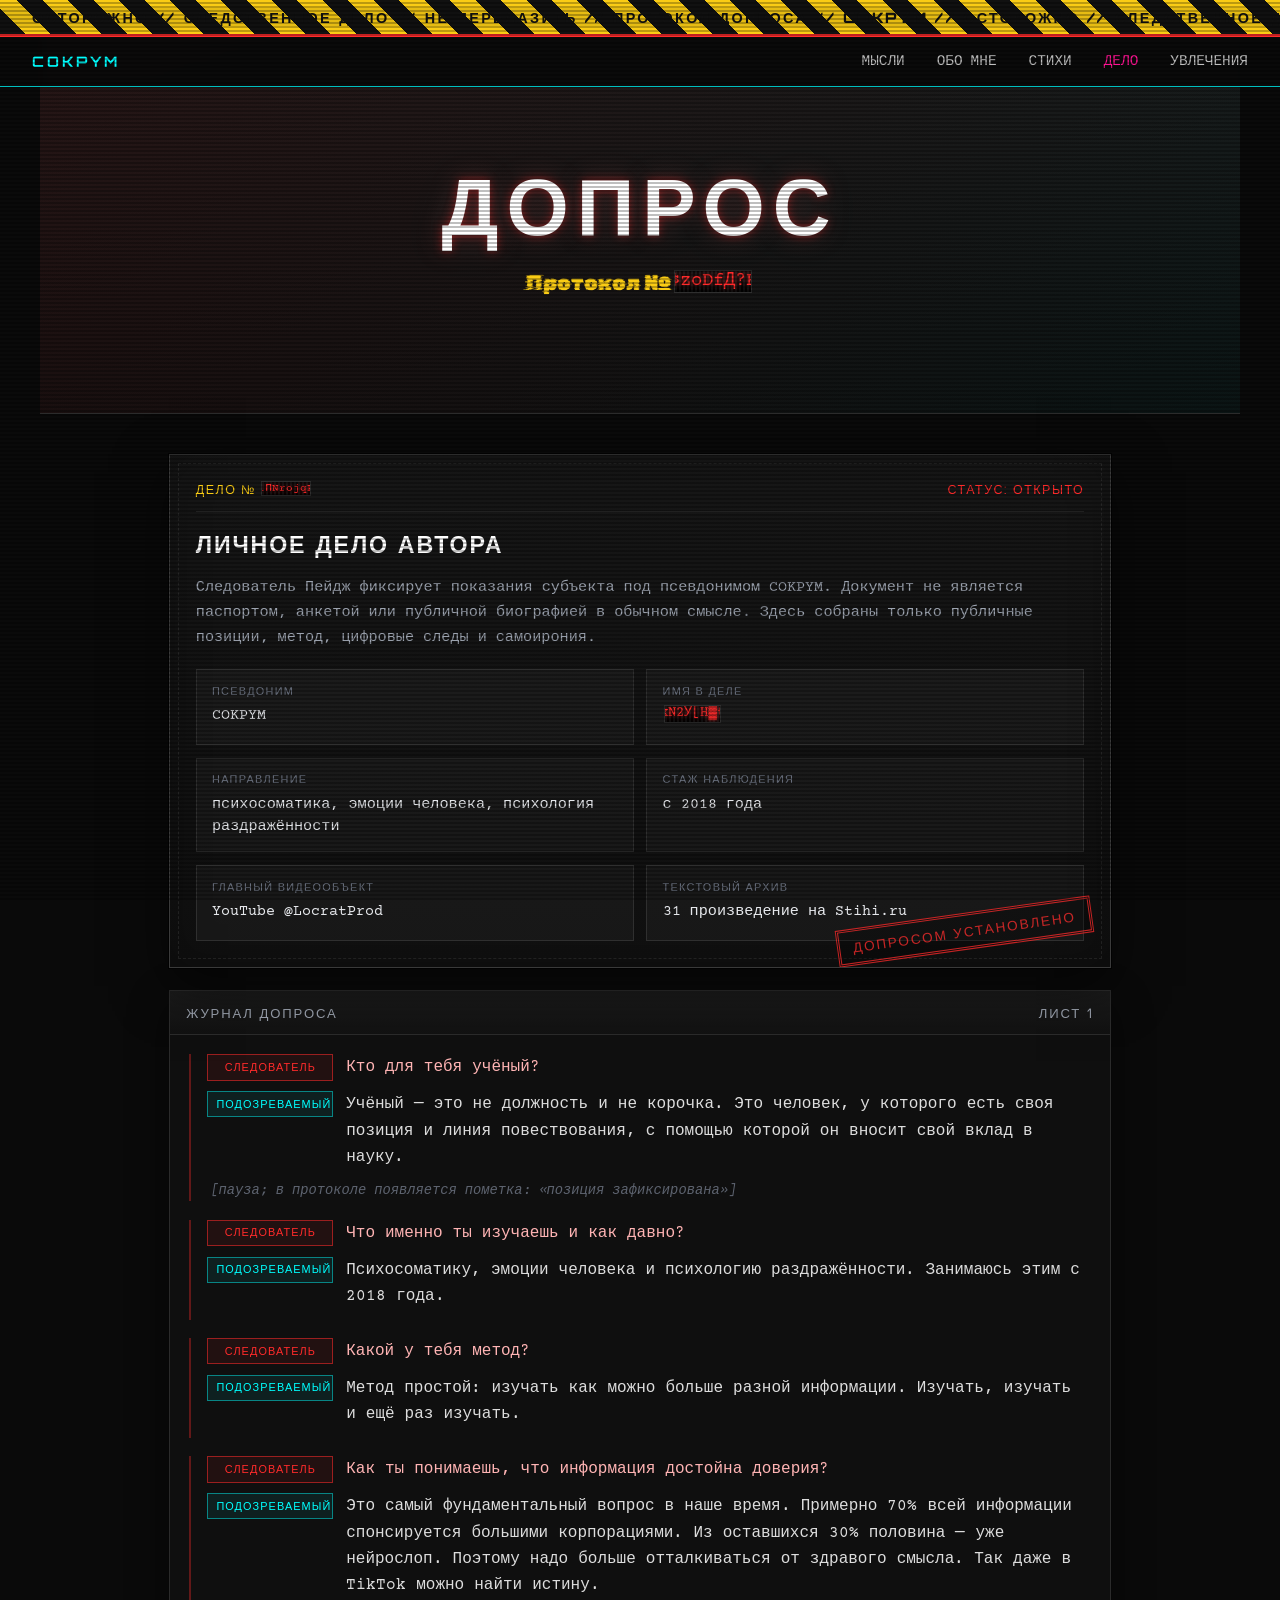
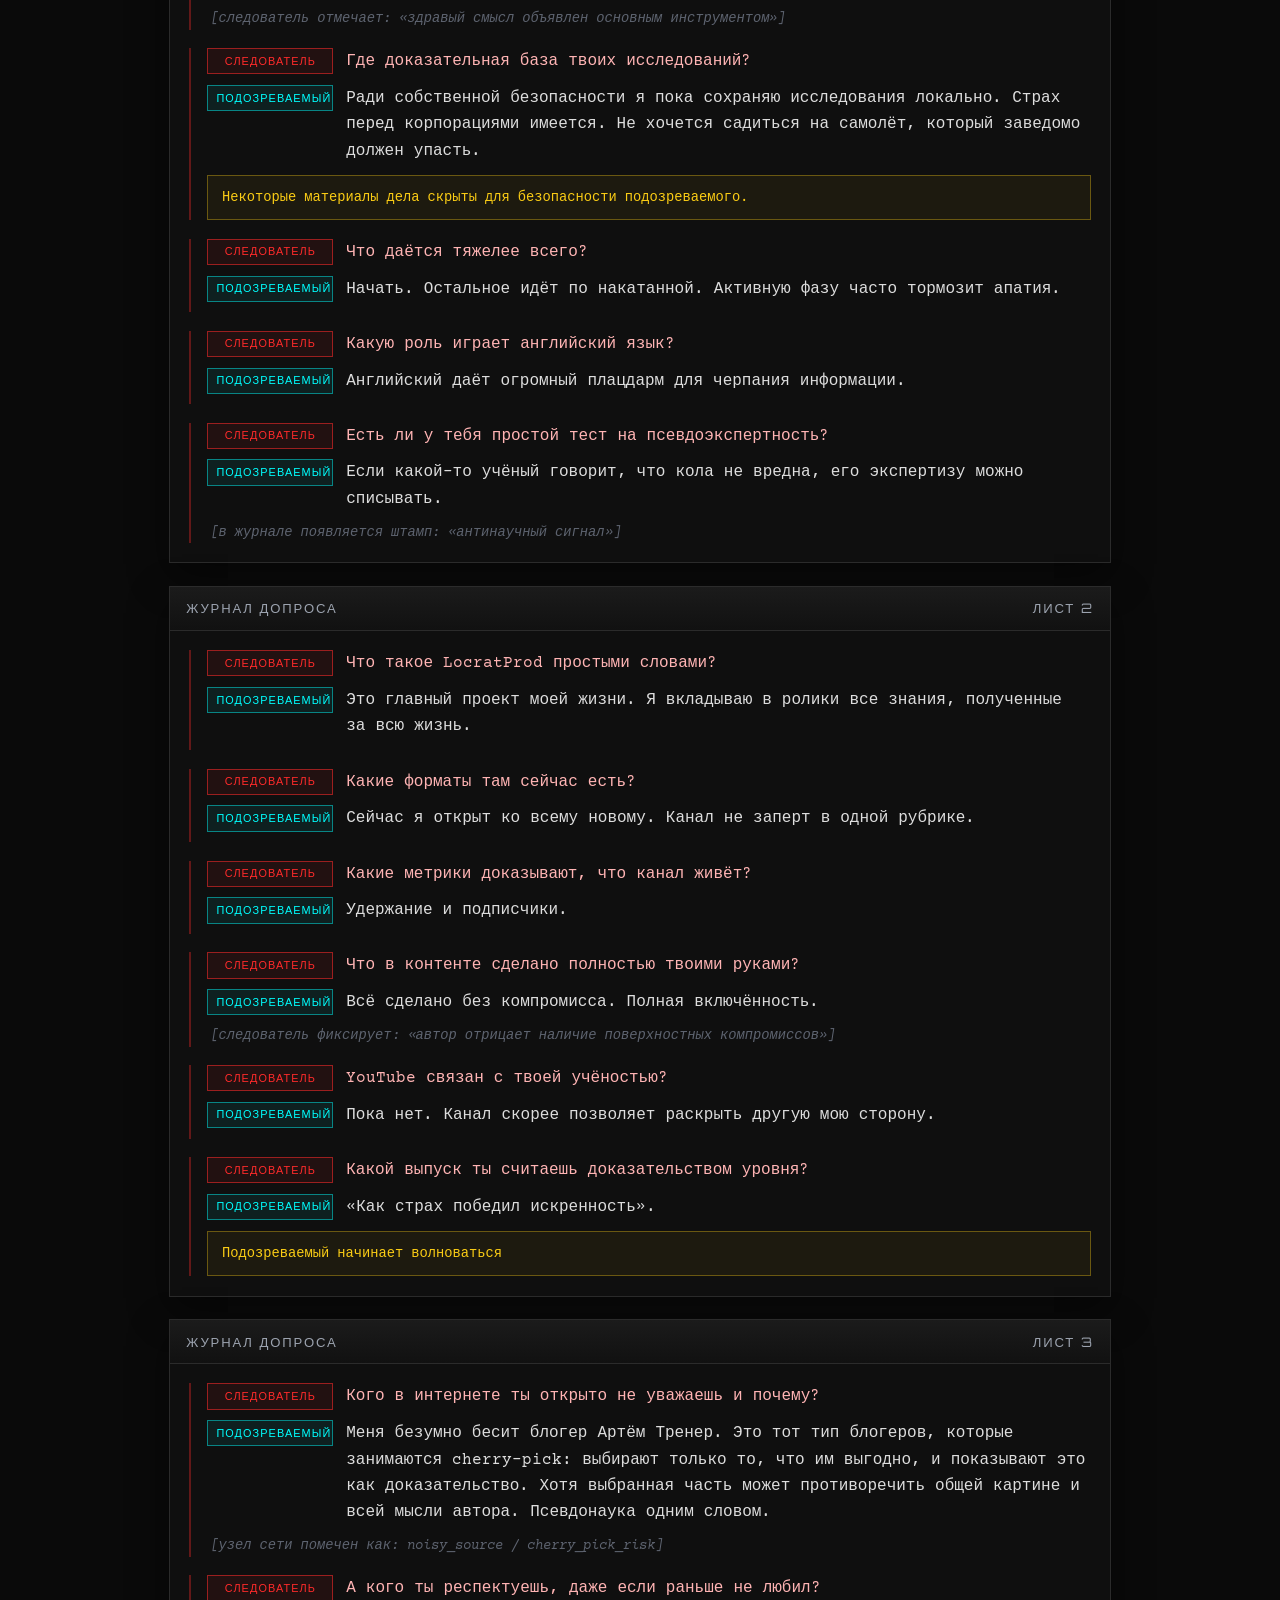
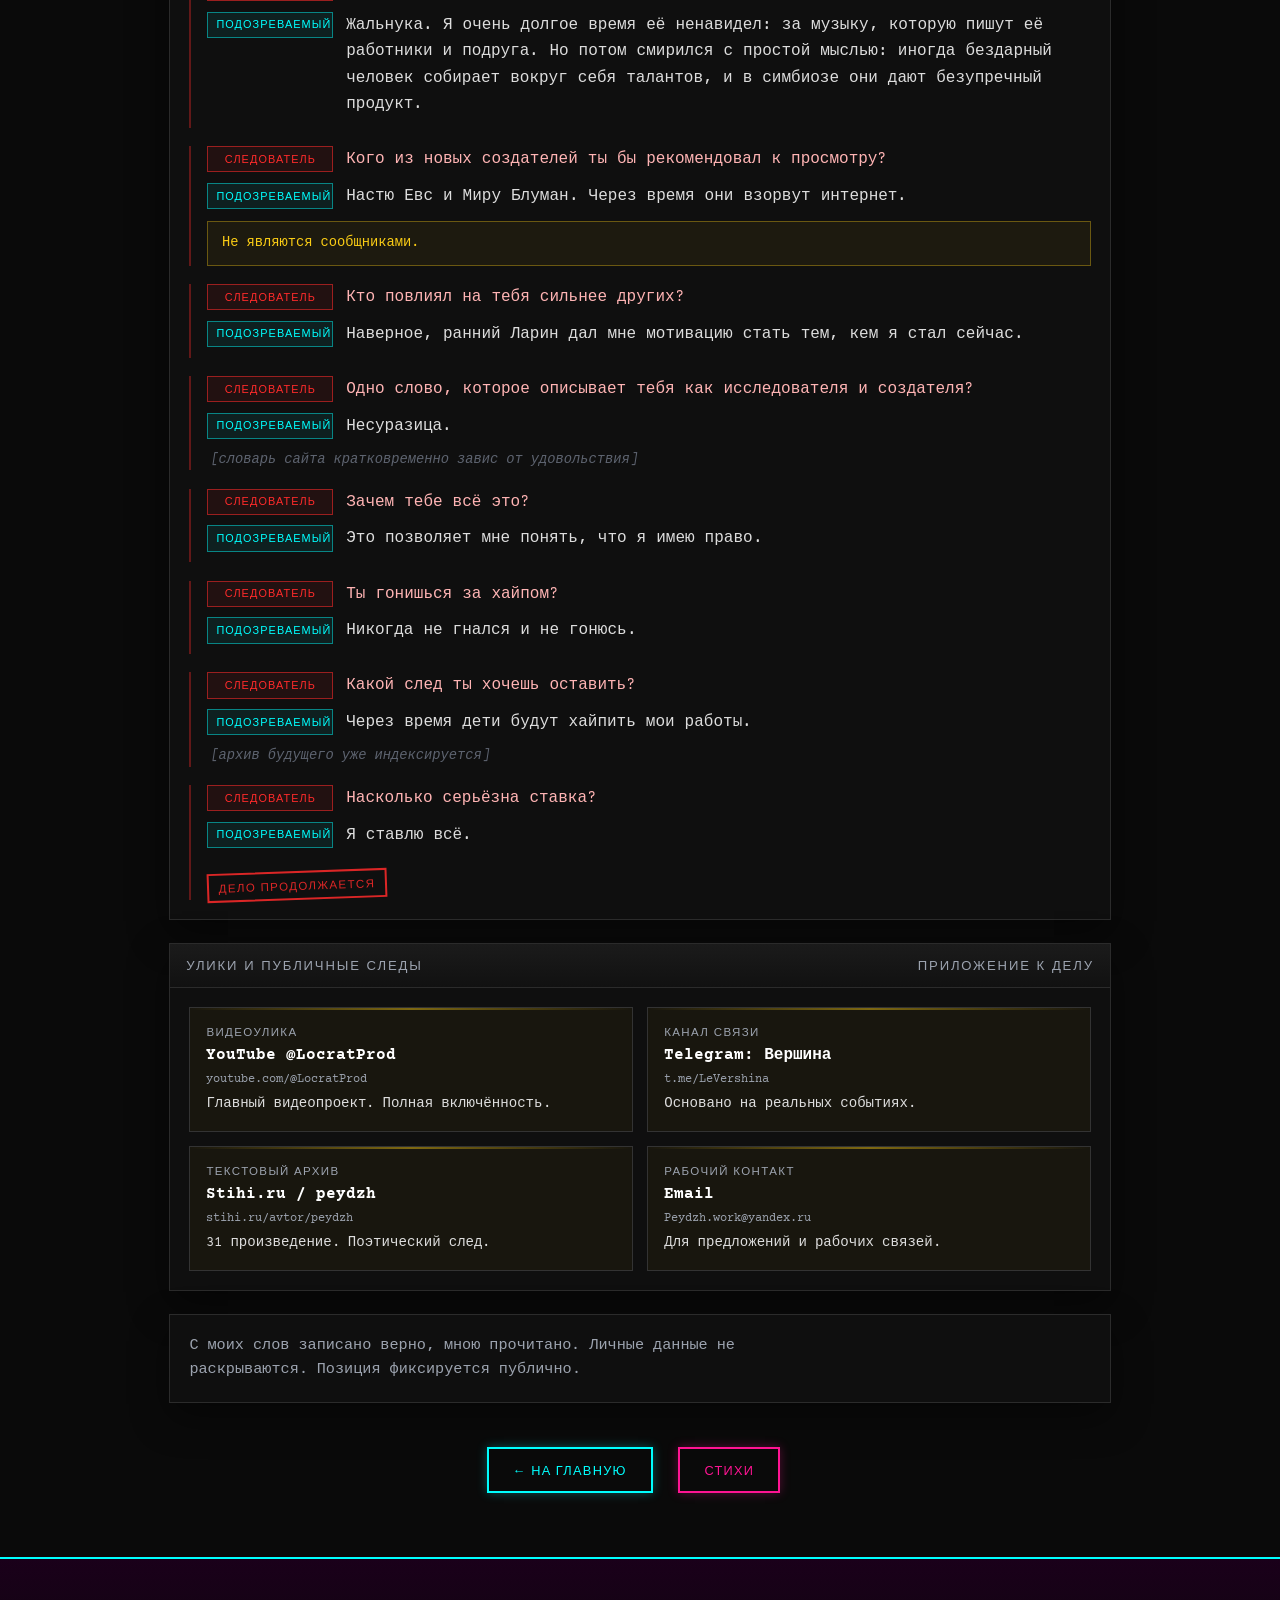
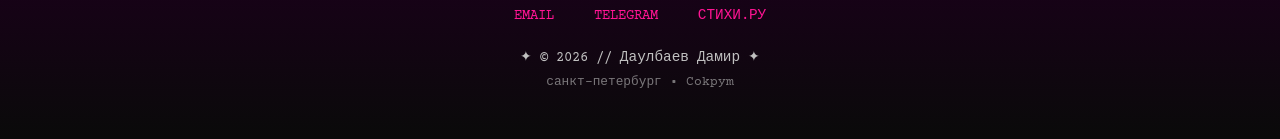
==== bio.html @ 1af8a6b8 "Add files via upload" ====
<!DOCTYPE html>
<html lang="ru">
<head>
<meta charset="UTF-8">
<meta name="viewport" content="width=1024">
<title>ПРОТОКОЛ ДОПРОСА // COKPYM</title>
<link rel="stylesheet" href="blog.css?v=11">
</head>
<body>

<div class="marquee-container case-tape">
  <div class="marquee">
    <span>ОСТОРОЖНО // СЛЕДСТВЕННОЕ ДЕЛО // НЕ ПЕРЕЛАЗИТЬ // ПРОТОКОЛ ДОПРОСА // COKPYM // ОСТОРОЖНО // СЛЕДСТВЕННОЕ ДЕЛО // НЕ ПЕРЕЛАЗИТЬ // ПРОТОКОЛ ДОПРОСА // COKPYM //</span>
    <span>ОСТОРОЖНО // СЛЕДСТВЕННОЕ ДЕЛО // НЕ ПЕРЕЛАЗИТЬ // ПРОТОКОЛ ДОПРОСА // COKPYM // ОСТОРОЖНО // СЛЕДСТВЕННОЕ ДЕЛО // НЕ ПЕРЕЛАЗИТЬ // ПРОТОКОЛ ДОПРОСА // COKPYM //</span>
  </div>
</div>

<nav>
  <a href="index.html" class="logo">COKPYM</a>
  <ul>
    <li><a href="index.html#thoughts">Мысли</a></li>
    <li><a href="index.html#about">Обо мне</a></li>
    <li><a href="poems.html">Стихи</a></li>
    <li><a href="bio.html" class="active">Дело</a></li>
    <li><a href="index.html#hobbies">Увлечения</a></li>
  </ul>
</nav>

<section class="hero small case-hero">
  <div class="hero-content">
    <h1 class="page-title">ДОПРОС</h1>
    <p class="tagline">Протокол №<span class="redacted">№ COKPYM-2026</span></p>
  </div>
</section>

<section class="case-room">

  <div class="case-file">
    <div class="case-top">
      <div class="case-number">ДЕЛО № <span class="redacted">COKPYM-2026</span></div>
      <div class="case-status">СТАТУС: ОТКРЫТО</div>
    </div>

    <h2 class="case-title">Личное дело автора</h2>
    <p class="case-subtitle">
      Следователь Пейдж фиксирует показания субъекта под псевдонимом COKPYM.
      Документ не является паспортом, анкетой или публичной биографией в обычном смысле.
      Здесь собраны только публичные позиции, метод, цифровые следы и самоирония.
    </p>

    <div class="case-meta">
      <div class="field">
        <span class="field-label">Псевдоним</span>
        <span class="field-value">COKPYM</span>
      </div>

      <div class="field">
        <span class="field-label">Имя в деле</span>
        <span class="field-value redacted">Даулбаев Дамир</span>
      </div>

      <div class="field">
        <span class="field-label">Направление</span>
        <span class="field-value">психосоматика, эмоции человека, психология раздражённости</span>
      </div>

      <div class="field">
        <span class="field-label">Стаж наблюдения</span>
        <span class="field-value">с 2018 года</span>
      </div>

      <div class="field">
        <span class="field-label">Главный видеообъект</span>
        <span class="field-value">YouTube @LocratProd</span>
      </div>

      <div class="field">
        <span class="field-label">Текстовый архив</span>
        <span class="field-value">31 произведение на Stihi.ru</span>
      </div>
    </div>

    <div class="stamp">ДОПРОСОМ УСТАНОВЛЕНО</div>
  </div>

  <div class="interrogation-log">
    <div class="log-header">
      <span>ЖУРНАЛ ДОПРОСА</span>
      <span>ЛИСТ 1</span>
    </div>

    <div class="log-body">

      <article class="qa">
        <div class="speaker investigator">
          <span class="badge">Следователь</span>
          <p>Кто для тебя учёный?</p>
        </div>
        <div class="speaker suspect">
          <span class="badge">Подозреваемый</span>
          <p>Учёный — это не должность и не корочка. Это человек, у которого есть своя позиция и линия повествования, с помощью которой он вносит свой вклад в науку.</p>
        </div>
        <div class="note">[пауза; в протоколе появляется пометка: «позиция зафиксирована»]</div>
      </article>

      <article class="qa">
        <div class="speaker investigator">
          <span class="badge">Следователь</span>
          <p>Что именно ты изучаешь и как давно?</p>
        </div>
        <div class="speaker suspect">
          <span class="badge">Подозреваемый</span>
          <p>Психосоматику, эмоции человека и психологию раздражённости. Занимаюсь этим с 2018 года.</p>
        </div>
      </article>

      <article class="qa">
        <div class="speaker investigator">
          <span class="badge">Следователь</span>
          <p>Какой у тебя метод?</p>
        </div>
        <div class="speaker suspect">
          <span class="badge">Подозреваемый</span>
          <p>Метод простой: изучать как можно больше разной информации. Изучать, изучать и ещё раз изучать.</p>
        </div>
      </article>

      <article class="qa">
        <div class="speaker investigator">
          <span class="badge">Следователь</span>
          <p>Как ты понимаешь, что информация достойна доверия?</p>
        </div>
        <div class="speaker suspect">
          <span class="badge">Подозреваемый</span>
          <p>Это самый фундаментальный вопрос в наше время. Примерно 70% всей информации спонсируется большими корпорациями. Из оставшихся 30% половина — уже нейрослоп. Поэтому надо больше отталкиваться от здравого смысла. Так даже в TikTok можно найти истину.</p>
        </div>
        <div class="note">[следователь отмечает: «здравый смысл объявлен основным инструментом»]</div>
      </article>

      <article class="qa">
        <div class="speaker investigator">
          <span class="badge">Следователь</span>
          <p>Где доказательная база твоих исследований?</p>
        </div>
        <div class="speaker suspect">
          <span class="badge">Подозреваемый</span>
          <p>Ради собственной безопасности я пока сохраняю исследования локально. Страх перед корпорациями имеется. Не хочется садиться на самолёт, который заведомо должен упасть.</p>
        </div>
        <div class="evidence-note">Некоторые материалы дела скрыты для безопасности подозреваемого.</div>
      </article>

      <article class="qa">
        <div class="speaker investigator">
          <span class="badge">Следователь</span>
          <p>Что даётся тяжелее всего?</p>
        </div>
        <div class="speaker suspect">
          <span class="badge">Подозреваемый</span>
          <p>Начать. Остальное идёт по накатанной. Активную фазу часто тормозит апатия.</p>
        </div>
      </article>

      <article class="qa">
        <div class="speaker investigator">
          <span class="badge">Следователь</span>
          <p>Какую роль играет английский язык?</p>
        </div>
        <div class="speaker suspect">
          <span class="badge">Подозреваемый</span>
          <p>Английский даёт огромный плацдарм для черпания информации.</p>
        </div>
      </article>

      <article class="qa">
        <div class="speaker investigator">
          <span class="badge">Следователь</span>
          <p>Есть ли у тебя простой тест на псевдоэкспертность?</p>
        </div>
        <div class="speaker suspect">
          <span class="badge">Подозреваемый</span>
          <p>Если какой-то учёный говорит, что кола не вредна, его экспертизу можно списывать.</p>
        </div>
        <div class="note">[в журнале появляется штамп: «антинаучный сигнал»]</div>
      </article>

    </div>
  </div>

  <div class="interrogation-log">
    <div class="log-header">
      <span>ЖУРНАЛ ДОПРОСА</span>
      <span>ЛИСТ 2</span>
    </div>

    <div class="log-body">

      <article class="qa">
        <div class="speaker investigator">
          <span class="badge">Следователь</span>
          <p>Что такое LocratProd простыми словами?</p>
        </div>
        <div class="speaker suspect">
          <span class="badge">Подозреваемый</span>
          <p>Это главный проект моей жизни. Я вкладываю в ролики все знания, полученные за всю жизнь.</p>
        </div>
      </article>

      <article class="qa">
        <div class="speaker investigator">
          <span class="badge">Следователь</span>
          <p>Какие форматы там сейчас есть?</p>
        </div>
        <div class="speaker suspect">
          <span class="badge">Подозреваемый</span>
          <p>Сейчас я открыт ко всему новому. Канал не заперт в одной рубрике.</p>
        </div>
      </article>

      <article class="qa">
        <div class="speaker investigator">
          <span class="badge">Следователь</span>
          <p>Какие метрики доказывают, что канал живёт?</p>
        </div>
        <div class="speaker suspect">
          <span class="badge">Подозреваемый</span>
          <p>Удержание и подписчики.</p>
        </div>
      </article>

      <article class="qa">
        <div class="speaker investigator">
          <span class="badge">Следователь</span>
          <p>Что в контенте сделано полностью твоими руками?</p>
        </div>
        <div class="speaker suspect">
          <span class="badge">Подозреваемый</span>
          <p>Всё сделано без компромисса. Полная включённость.</p>
        </div>
        <div class="note">[следователь фиксирует: «автор отрицает наличие поверхностных компромиссов»]</div>
      </article>

      <article class="qa">
        <div class="speaker investigator">
          <span class="badge">Следователь</span>
          <p>YouTube связан с твоей учёностью?</p>
        </div>
        <div class="speaker suspect">
          <span class="badge">Подозреваемый</span>
          <p>Пока нет. Канал скорее позволяет раскрыть другую мою сторону.</p>
        </div>
      </article>

      <article class="qa">
        <div class="speaker investigator">
          <span class="badge">Следователь</span>
          <p>Какой выпуск ты считаешь доказательством уровня?</p>
        </div>
        <div class="speaker suspect">
          <span class="badge">Подозреваемый</span>
          <p>«Как страх победил искренность».</p>
        </div>
        <div class="evidence-note">Подозреваемый начинает волноваться</div>
      </article>

    </div>
  </div>

  <div class="interrogation-log">
    <div class="log-header">
      <span>ЖУРНАЛ ДОПРОСА</span>
      <span>ЛИСТ 3</span>
    </div>

    <div class="log-body">

      <article class="qa">
        <div class="speaker investigator">
          <span class="badge">Следователь</span>
          <p>Кого в интернете ты открыто не уважаешь и почему?</p>
        </div>
        <div class="speaker suspect">
          <span class="badge">Подозреваемый</span>
          <p>Меня безумно бесит блогер Артём Тренер. Это тот тип блогеров, которые занимаются cherry-pick: выбирают только то, что им выгодно, и показывают это как доказательство. Хотя выбранная часть может противоречить общей картине и всей мысли автора. Псевдонаука одним словом.</p>
        </div>
        <div class="note">[узел сети помечен как: noisy_source / cherry_pick_risk]</div>
      </article>

      <article class="qa">
        <div class="speaker investigator">
          <span class="badge">Следователь</span>
          <p>А кого ты респектуешь, даже если раньше не любил?</p>
        </div>
        <div class="speaker suspect">
          <span class="badge">Подозреваемый</span>
          <p>Жальнука. Я очень долгое время её ненавидел: за музыку, которую пишут её работники и подруга. Но потом смирился с простой мыслью: иногда бездарный человек собирает вокруг себя талантов, и в симбиозе они дают безупречный продукт.</p>
        </div>
      </article>

      <article class="qa">
        <div class="speaker investigator">
          <span class="badge">Следователь</span>
          <p>Кого из новых создателей ты бы рекомендовал к просмотру?</p>
        </div>
        <div class="speaker suspect">
          <span class="badge">Подозреваемый</span>
          <p>Настю Евс и Миру Блуман. Через время они взорвут интернет.</p>
        </div>
        <div class="evidence-note">Не являются сообщниками.</div>
      </article>

      <article class="qa">
        <div class="speaker investigator">
          <span class="badge">Следователь</span>
          <p>Кто повлиял на тебя сильнее других?</p>
        </div>
        <div class="speaker suspect">
          <span class="badge">Подозреваемый</span>
          <p>Наверное, ранний Ларин дал мне мотивацию стать тем, кем я стал сейчас.</p>
        </div>
      </article>

      <article class="qa">
        <div class="speaker investigator">
          <span class="badge">Следователь</span>
          <p>Одно слово, которое описывает тебя как исследователя и создателя?</p>
        </div>
        <div class="speaker suspect">
          <span class="badge">Подозреваемый</span>
          <p>Несуразица.</p>
        </div>
        <div class="note">[словарь сайта кратковременно завис от удовольствия]</div>
      </article>

      <article class="qa">
        <div class="speaker investigator">
          <span class="badge">Следователь</span>
          <p>Зачем тебе всё это?</p>
        </div>
        <div class="speaker suspect">
          <span class="badge">Подозреваемый</span>
          <p>Это позволяет мне понять, что я имею право.</p>
        </div>
      </article>

      <article class="qa">
        <div class="speaker investigator">
          <span class="badge">Следователь</span>
          <p>Ты гонишься за хайпом?</p>
        </div>
        <div class="speaker suspect">
          <span class="badge">Подозреваемый</span>
          <p>Никогда не гнался и не гонюсь.</p>
        </div>
      </article>

      <article class="qa">
        <div class="speaker investigator">
          <span class="badge">Следователь</span>
          <p>Какой след ты хочешь оставить?</p>
        </div>
        <div class="speaker suspect">
          <span class="badge">Подозреваемый</span>
          <p>Через время дети будут хайпить мои работы.</p>
        </div>
        <div class="note">[архив будущего уже индексируется]</div>
      </article>

      <article class="qa">
        <div class="speaker investigator">
          <span class="badge">Следователь</span>
          <p>Насколько серьёзна ставка?</p>
        </div>
        <div class="speaker suspect">
          <span class="badge">Подозреваемый</span>
          <p>Я ставлю всё.</p>
        </div>
        <div class="stamp-small">ДЕЛО ПРОДОЛЖАЕТСЯ</div>
      </article>

    </div>
  </div>

  <div class="evidence-board">
    <div class="evidence-header">
      <span>УЛИКИ И ПУБЛИЧНЫЕ СЛЕДЫ</span>
      <span>ПРИЛОЖЕНИЕ К ДЕЛУ</span>
    </div>

    <div class="evidence-grid">
      <a class="evidence" href="https://www.youtube.com/@LocratProd" target="_blank" rel="noopener">
        <span class="evidence-type">Видеоулика</span>
        <span class="evidence-title">YouTube @LocratProd</span>
        <span class="evidence-url">youtube.com/@LocratProd</span>
        <span class="evidence-desc">Главный видеопроект. Полная включённость.</span>
      </a>

      <a class="evidence" href="https://t.me/LeVershina" target="_blank" rel="noopener">
        <span class="evidence-type">Канал связи</span>
        <span class="evidence-title">Telegram: Вершина</span>
        <span class="evidence-url">t.me/LeVershina</span>
        <span class="evidence-desc">Основано на реальных событиях.</span>
      </a>

      <a class="evidence" href="https://stihi.ru/avtor/peydzh" target="_blank" rel="noopener">
        <span class="evidence-type">Текстовый архив</span>
        <span class="evidence-title">Stihi.ru / peydzh</span>
        <span class="evidence-url">stihi.ru/avtor/peydzh</span>
        <span class="evidence-desc">31 произведение. Поэтический след.</span>
      </a>

      <a class="evidence" href="mailto:Peydzh.work@yandex.ru">
        <span class="evidence-type">Рабочий контакт</span>
        <span class="evidence-title">Email</span>
        <span class="evidence-url">Peydzh.work@yandex.ru</span>
        <span class="evidence-desc">Для предложений и рабочих связей.</span>
      </a>
    </div>
  </div>

  <div class="closing">
    <p>
      С моих слов записано верно, мною прочитано.
      Личные данные не раскрываются. Позиция фиксируется публично.
    </p>
  </div>

  <div class="case-actions">
    <a href="index.html" class="y2k-btn cyan">← На главную</a>
    <a href="poems.html" class="y2k-btn">Стихи</a>
  </div>

</section>

<footer>
  <div>
    <a href="mailto:Peydzh.work@yandex.ru">EMAIL</a>
    <a href="https://t.me/LeVershina" target="_blank" rel="noopener">TELEGRAM</a>
    <a href="https://stihi.ru/avtor/peydzh" target="_blank" rel="noopener">СТИХИ.РУ</a>
  </div>
  <p style="margin-top:1.5rem;">✦ © 2026 // Даулбаев Дамир ✦</p>
  <p style="margin-top:.5rem;font-size:.8rem;opacity:.6;">санкт-петербург • Cokpym</p>
</footer>

<script>
(function(){
  var CHARS='ABCDEFGHIJKLMNOPQRSTUVWXYZabcdefghijklmnopqrstuvwxyz0123456789#$%&@!?*+=-/<>[]{}█▓▒░';
  var WORDS=[
    'COKPYM',
    'DELLO',
    'УЛИКА',
    'СКРЫТО',
    '2026',
    'NULL',
    'DATA',
    'ГЛИТЧ',
    'ПАПКА',
    'ДОПРОС',
    'НЕТ',
    '***',
    'NOPE',
    '404',
    'ЗАКРЫТО'
  ];

  var nodes=document.querySelectorAll('.redacted');
  if(!nodes.length)return;

  function randChar(){
    return CHARS.charAt(Math.floor(Math.random()*CHARS.length));
  }

  function randWord(){
    return WORDS[Math.floor(Math.random()*WORDS.length)];
  }

  function scramble(len){
    if(!len || len < 1) len=8;

    if(Math.random() < .20){
      var w=randWord();
      if(w.length >= len){
        return w.slice(0,len);
      }
      while(w.length < len){
        w += randChar();
      }
      return w;
    }

    var out='';
    for(var i=0;i<len;i++){
      if(Math.random() < .14){
        out += randWord().charAt(0);
      } else {
        out += randChar();
      }
    }
    return out;
  }

  function update(){
    for(var i=0;i<nodes.length;i++){
      var node=nodes[i];
      var original=node.getAttribute('data-original');

      if(original===null){
        original=(node.textContent||'').trim();
        node.setAttribute('data-original', original);
      }

      var len=original.length || 8;
      if(len < 4) len=4;
      if(len > 10) len=10;

      var s=scramble(len);
      node.setAttribute('data-scramble', s);
      node.style.setProperty('--rlen', s.length);
    }
  }

  update();
  setInterval(update, 130);
})();
</script>


</body>
</html>
---- blog.css ----
@import url('https://fonts.googleapis.com/css2?family=Courier+Prime:wght@400;700&family=Orbitron:wght@400;700;900&family=Rubik+Glitch&display=swap');

:root{
  --neon-pink:#FF1493;
  --cyan:#00FFFF;
  --purple:#9D00FF;
  --silver:#C0C0C0;
  --dark:#0a0a0a;
  --terminal-bg:#0d0d0d;
}

*{margin:0;padding:0;box-sizing:border-box;}

body{
  background:var(--dark);
  color:#fff;
  font-family:'Courier Prime',monospace;
  overflow-x:hidden;
  cursor:crosshair;
}

body::before{
  content:"";
  position:fixed;
  top:0;left:0;
  width:100%;height:100%;
  background:linear-gradient(rgba(18,16,16,0) 50%,rgba(0,0,0,.25) 50%);
  background-size:100% 4px;
  pointer-events:none;
  z-index:9999;
}

/* Marquee */
.marquee-container{
  position:fixed;
  top:0;
  width:100%;
  background:linear-gradient(90deg,var(--neon-pink),var(--purple),var(--cyan));
  padding:.5rem 0;
  overflow:hidden;
  border-bottom:2px solid #fff;
  z-index:1001;
}
.marquee{
  display:flex;
  width:max-content;
  animation:marquee 20s linear infinite;
}
.marquee span{
  font-family:'Orbitron',sans-serif;
  font-size:.9rem;
  font-weight:700;
  color:#fff;
  text-shadow:0 0 10px #fff;
  padding:0 2rem;
  white-space:nowrap;
  flex-shrink:0;
}
@keyframes marquee{
  0%{transform:translateX(0)}
  100%{transform:translateX(-50%)}
}

/* Nav */
nav{
  position:fixed;
  top:36px;
  width:100%;
  padding:1rem 2rem;
  background:rgba(10,10,10,.95);
  border-bottom:1px solid var(--cyan);
  z-index:1000;
  display:flex;
  justify-content:space-between;
  align-items:center;
  backdrop-filter:blur(5px);
}
nav .logo{
  font-family:'Orbitron',sans-serif;
  color:var(--cyan);
  font-weight:700;
  letter-spacing:.2em;
  text-decoration:none;
}
nav ul{
  list-style:none;
  display:flex;
  gap:2rem;
}
nav a{
  color:var(--silver);
  text-decoration:none;
  font-size:.9rem;
  text-transform:uppercase;
  transition:color .3s;
}
nav a:hover,
nav a.active{
  color:var(--neon-pink);
}

/* Hero */
.hero{
  min-height:58vh;
  display:flex;
  align-items:center;
  justify-content:center;
  background:linear-gradient(135deg,#1a001a 0%,#001a1a 100%);
  margin-top:36px;
  padding:4rem 2rem;
}
.hero.small{
  min-height:42vh;
  padding:3rem 2rem;
}
.hero-content{
  text-align:center;
  z-index:10;
}
.page-title{
  font-family:'Orbitron',sans-serif;
  font-size:clamp(2.5rem,8vw,5rem);
  font-weight:900;
  color:var(--cyan);
  text-shadow:0 0 10px var(--cyan),0 0 40px var(--purple);
  letter-spacing:.1em;
  text-transform:uppercase;
}
.tagline{
  font-family:'Rubik Glitch',cursive;
  font-size:1.35rem;
  color:var(--neon-pink);
  margin-top:1rem;
  animation:flicker 2s infinite;
}
@keyframes flicker{
  0%,100%{opacity:.8}
  50%{opacity:.3}
}

/* Terminal */
section{
  padding:3rem 2rem;
  max-width:1200px;
  margin:0 auto;
}
.terminal-window{
  background:var(--terminal-bg);
  border:2px solid var(--cyan);
  border-radius:8px;
  box-shadow:0 0 30px rgba(0,255,255,.2),inset 0 0 30px rgba(0,255,255,.05);
  overflow:hidden;
  margin-bottom:2.5rem;
}
.terminal-header{
  background:linear-gradient(180deg,#2a2a2a,#1a1a1a);
  padding:.8rem 1rem;
  display:flex;
  align-items:center;
  border-bottom:2px solid var(--cyan);
}
.terminal-buttons{
  display:flex;
  gap:8px;
  margin-right:1rem;
}
.terminal-btn{
  width:14px;
  height:14px;
  border-radius:50%;
}
.terminal-btn.red{background:#ff5f56}
.terminal-btn.yellow{background:#ffbd2e}
.terminal-btn.green{background:#27ca40}
.terminal-title{
  font-family:'Courier Prime',monospace;
  color:var(--silver);
  font-size:.9rem;
}
.terminal-body{
  padding:2rem;
}
.terminal-line{
  margin:.8rem 0;
  color:var(--cyan);
  font-size:1rem;
  line-height:1.6;
}
.prompt{
  color:var(--neon-pink);
  margin-right:.5rem;
}
.command{
  color:#fff;
}
.terminal-output{
  color:#ddd;
  padding-left:1rem;
  border-left:2px solid var(--purple);
  margin:.5rem 0 1rem;
  line-height:1.7;
}
.author-name{
  font-size:1.8rem;
  color:var(--neon-pink);
  font-weight:700;
  letter-spacing:.1em;
  margin:1rem 0 2rem;
  text-transform:uppercase;
}


/* Buttons */
.y2k-btn{
  display:inline-block;
  padding:.8rem 1.5rem;
  background:transparent;
  border:2px solid var(--neon-pink);
  color:var(--neon-pink);
  text-decoration:none;
  font-family:'Orbitron',sans-serif;
  font-size:.8rem;
  text-transform:uppercase;
  letter-spacing:.1em;
  transition:all .3s;
  box-shadow:0 0 10px rgba(255,20,147,.3);
  margin-top:1rem;
  margin-right:.8rem;
}
.y2k-btn:hover{
  background:var(--neon-pink);
  color:var(--dark);
  box-shadow:0 0 30px rgba(255,20,147,.8);
}
.y2k-btn.cyan{
  border-color:var(--cyan);
  color:var(--cyan);
  box-shadow:0 0 10px rgba(0,255,255,.3);
}
.y2k-btn.cyan:hover{
  background:var(--cyan);
  color:var(--dark);
  box-shadow:0 0 30px rgba(0,255,255,.8);
}

/* Poem list */
.poem-list{
  display:grid;
  grid-template-columns:repeat(2,1fr);
  gap:.9rem;
  margin-top:1.5rem;
}
.poem-item{
  display:flex;
  flex-wrap:wrap;
  align-items:baseline;
  gap:.55rem;
  padding:1.1rem 1.2rem;
  background:rgba(0,255,255,.04);
  border:1px solid var(--cyan);
  text-decoration:none;
  color:var(--cyan);
  transition:all .25s;
  position:relative;
  overflow:hidden;
}
.poem-item:hover{
  background:rgba(255,20,147,.08);
  border-color:var(--neon-pink);
  color:var(--neon-pink);
  transform:translateY(-2px);
  box-shadow:0 0 18px rgba(255,20,147,.25);
}
.poem-id{
  font-family:'Orbitron',sans-serif;
  font-size:.8rem;
  color:var(--purple);
  min-width:42px;
}
.poem-title{
  flex:1 1 auto;
  font-size:1.05rem;
  font-weight:700;
}
.poem-meta{
  flex:1 0 100%;
  font-size:.75rem;
  color:var(--silver);
  opacity:.75;
  margin-top:.25rem;
}
.poem-item.soon{
  cursor:default;
  border-color:var(--silver);
  opacity:.42;
}
.poem-item.soon:hover{
  transform:none;
  box-shadow:none;
  background:rgba(0,255,255,.04);
  border-color:var(--silver);
  color:var(--cyan);
}

/* Poem page */
.poem-text{
  white-space:pre-wrap;
  font-size:1.15rem;
  line-height:2.1;
  color:#ddd;
  border-left:2px solid var(--neon-pink);
  padding-left:1.2rem;
  margin:1.5rem 0 2rem;
}
.placeholder{
  color:var(--silver);
  font-style:italic;
}

.cycle-heading{
  font-family:'Orbitron',sans-serif;
  color:var(--purple);
  font-size:1.1rem;
  letter-spacing:.12em;
  text-transform:uppercase;
  margin:2.5rem 0 .8rem;
  padding-left:1rem;
  border-left:3px solid var(--purple);
}

.cycle-note{
  color:var(--silver);
  font-size:.9rem;
  margin:0 0 1rem;
  padding-left:1.1rem;
  line-height:1.6;
}

/* Manifest quote + loading */
.system-block{
  background:var(--terminal-bg);
  border-color:var(--cyan);
  box-shadow:0 0 30px rgba(0,255,255,.2),inset 0 0 30px rgba(0,255,255,.05);
}
.system-block .terminal-header{
  background:linear-gradient(180deg,#2a2a2a,#1a1a1a);
  border-bottom-color:var(--cyan);
}
.system-block .terminal-title{
  color:var(--silver);
}
.system-block .terminal-body{
  background:var(--terminal-bg);
  color:#fff;
}
.author-quote{
  font-family:'Courier Prime',monospace;
  font-size:1.15rem;
  font-style:italic;
  color:#fff;
  text-shadow:0 0 10px rgba(255,255,255,.22);
  letter-spacing:.02em;
  margin:.4rem 0 1.2rem;
  padding-left:1.1rem;
  border-left:2px solid var(--neon-pink);
  line-height:1.6;
}

.author-grid{
  display:grid;
  grid-template-columns:minmax(0,1fr) clamp(190px,26vw,300px);
  gap:2rem;
  align-items:center;
}

.author-info{
  min-width:0;
}

.author-media{
  position:relative;
  min-width:0;
}

.author-video{
  display:block;
  width:100%;
  aspect-ratio:1/1;
  object-fit:cover;
  border:2px solid var(--cyan);
  border-radius:6px;
  box-shadow:0 0 22px rgba(0,255,255,.22);
  filter:grayscale(18%) contrast(1.08);
  transition:all .3s;
  background:#000;
}

.author-video:hover{
  filter:grayscale(0%) contrast(1.15) saturate(1.2);
  box-shadow:0 0 32px rgba(255,20,147,.35);
}

.author-media::after{
  content:"";
  position:absolute;
  inset:0;
  border:1px solid rgba(0,255,255,.18);
  border-radius:6px;
  pointer-events:none;
  background:repeating-linear-gradient(
    to bottom,
    rgba(0,0,0,0) 0 3px,
    rgba(0,0,0,.18) 3px 4px
  );
  opacity:.35;
}

.system-load{
  background:transparent;
  border:none;
  border-radius:0;
  padding:0;
}

.loading-row{
  display:flex;
  align-items:center;
  gap:.55rem;
  flex-wrap:wrap;
  font-family:'Courier Prime',monospace;
  font-size:1.75rem;
  font-weight:900;
  color:#ff2b2b;
  text-transform:uppercase;
  letter-spacing:.06em;
  line-height:1.2;
  margin-bottom:.9rem;
}

.loading-label,
.load-dots{
  position:relative;
  display:inline-block;
  color:#ff2b2b;
  text-shadow:
    0 0 4px #ff2b2b,
    0 0 10px rgba(255,43,43,.95),
    0 0 22px rgba(255,43,43,.65),
    0 0 42px rgba(255,43,43,.35);
  animation:neon-red-flicker 2.8s steps(1,end) infinite;
}

.loading-label::before,
.loading-label::after,
.load-dots::before,
.load-dots::after{
  content:attr(data-text);
  position:absolute;
  inset:0;
  pointer-events:none;
  white-space:inherit;
  text-shadow:none;
}

.loading-label::before,
.load-dots::before{
  color:rgba(255,90,90,.55);
  animation:noise-slide-a 1.1s steps(1,end) infinite;
}

.loading-label::after,
.load-dots::after{
  color:rgba(176,0,32,.45);
  animation:noise-slide-b .85s steps(1,end) infinite;
}

@keyframes neon-red-flicker{
  0%,100%{
    opacity:1;
    filter:blur(0);
    transform:translate(0);
  }
  3%{
    opacity:.72;
    filter:blur(.35px);
  }
  6%{
    opacity:1;
    filter:blur(0);
  }
  17%{
    opacity:.58;
    transform:translate(-1px,0);
  }
  18%{
    opacity:1;
    transform:translate(0);
  }
  34%{
    opacity:.82;
    filter:blur(.25px);
  }
  35%{
    opacity:1;
    filter:blur(0);
  }
  52%{
    opacity:.64;
    transform:translate(1px,-1px);
  }
  53%{
    opacity:1;
    transform:translate(0);
  }
  71%{
    opacity:.78;
    filter:blur(.3px);
  }
  72%{
    opacity:1;
    filter:blur(0);
  }
  88%{
    opacity:.6;
    transform:translate(-1px,1px);
  }
  89%{
    opacity:1;
    transform:translate(0);
  }
}

@keyframes noise-slide-a{
  0%,100%{
    clip-path:inset(0 0 100% 0);
    transform:translate(0);
  }
  12%{
    clip-path:inset(12% 0 68% 0);
    transform:translate(-3px,0);
  }
  28%{
    clip-path:inset(46% 0 34% 0);
    transform:translate(3px,0);
  }
  44%{
    clip-path:inset(72% 0 10% 0);
    transform:translate(-2px,0);
  }
  60%{
    clip-path:inset(0 0 100% 0);
    transform:translate(0);
  }
  78%{
    clip-path:inset(26% 0 52% 0);
    transform:translate(2px,0);
  }
}

@keyframes noise-slide-b{
  0%,100%{
    clip-path:inset(0 0 100% 0);
    transform:translate(0);
  }
  18%{
    clip-path:inset(62% 0 18% 0);
    transform:translate(3px,0);
  }
  36%{
    clip-path:inset(20% 0 64% 0);
    transform:translate(-3px,0);
  }
  54%{
    clip-path:inset(48% 0 30% 0);
    transform:translate(2px,0);
  }
  72%{
    clip-path:inset(0 0 100% 0);
    transform:translate(0);
  }
  90%{
    clip-path:inset(8% 0 78% 0);
    transform:translate(-2px,0);
  }
}

.loading-track{
  position:relative;
  height:10px;
  background:rgba(255,43,43,.08);
  border:1px solid rgba(255,43,43,.35);
  border-radius:5px;
  overflow:hidden;
  box-shadow:inset 0 0 10px rgba(255,43,43,.12);
}

.loading-bar{
  position:absolute;
  top:0;
  left:0;
  height:100%;
  width:38%;
  background:linear-gradient(
    90deg,
    transparent,
    #ff2b2b,
    #ff6b6b,
    #ff2b2b,
    transparent
  );
  box-shadow:
    0 0 12px rgba(255,43,43,.75),
    0 0 24px rgba(255,43,43,.35);
  animation:load-run 1.8s linear infinite;
}

@keyframes load-run{
  0%{
    transform:translateX(-100%);
  }
  100%{
    transform:translateX(360%);
  }
}

/* Bio page */
.bio-lead{
  font-size:1.05rem;
  color:#ddd;
  border-left-color:var(--cyan);
}

.bio-stats{
  display:grid;
  grid-template-columns:repeat(3,1fr);
  gap:1rem;
  margin-top:1.8rem;
}

.bio-stat{
  background:rgba(0,255,255,.04);
  border:1px solid rgba(0,255,255,.25);
  padding:1rem;
  border-radius:5px;
}

.bio-stat b{
  display:block;
  color:var(--cyan);
  font-family:'Orbitron',sans-serif;
  font-size:1rem;
  margin-bottom:.45rem;
  letter-spacing:.06em;
}

.bio-stat span{
  color:var(--silver);
  font-size:.86rem;
  line-height:1.45;
}

.interview-entry{
  margin-bottom:1.6rem;
  padding-left:1rem;
  border-left:1px solid rgba(0,255,255,.18);
}

.q-line{
  color:var(--neon-pink);
  font-weight:700;
  margin-bottom:.55rem;
  line-height:1.5;
}

.a-line{
  color:#ddd;
  line-height:1.75;
  margin-bottom:.55rem;
}

.answer-prompt{
  color:var(--cyan);
  margin-right:.5rem;
  font-weight:700;
}

.stage-direction{
  color:var(--silver);
  font-style:italic;
  font-size:.85rem;
  opacity:.72;
}

.bio-tags{
  display:flex;
  flex-wrap:wrap;
  gap:.55rem;
  margin-top:1.2rem;
}

.bio-tag{
  display:inline-block;
  padding:.35rem .7rem;
  border:1px solid rgba(157,0,255,.45);
  background:rgba(157,0,255,.08);
  color:#d7a8ff;
  font-size:.78rem;
  letter-spacing:.04em;
  text-transform:uppercase;
  border-radius:999px;
}

.bio-warning{
  margin-top:1rem;
  padding:1rem 1.1rem;
  border:1px solid rgba(255,43,43,.35);
  background:rgba(255,43,43,.06);
  color:#ff8a8a;
  line-height:1.6;
  border-radius:5px;
}

.bio-links{
  display:grid;
  grid-template-columns:repeat(2,1fr);
  gap:.9rem;
  margin-top:1.4rem;
}

.bio-link{
  display:block;
  padding:1.1rem 1.2rem;
  text-decoration:none;
  color:var(--cyan);
  background:rgba(0,255,255,.04);
  border:1px solid rgba(0,255,255,.25);
  border-radius:5px;
  transition:all .25s;
}

.bio-link:hover{
  transform:translateY(-2px);
  border-color:var(--neon-pink);
  background:rgba(255,20,147,.07);
  box-shadow:0 0 18px rgba(255,20,147,.2);
}

.bio-link-title{
  display:block;
  font-family:'Orbitron',sans-serif;
  font-size:.95rem;
  letter-spacing:.1em;
  margin-bottom:.35rem;
}

.bio-link-url{
  display:block;
  font-size:.8rem;
  color:var(--silver);
  opacity:.78;
  margin-bottom:.5rem;
  word-break:break-all;
}

.bio-link-note{
  display:block;
  font-size:.86rem;
  color:#ddd;
  line-height:1.5;
}


/* Footer */
footer{
  padding:3rem 2rem;
  text-align:center;
  background:linear-gradient(180deg,#1a001a 0%,var(--dark) 100%);
  border-top:2px solid var(--cyan);
  font-size:.9rem;
  color:var(--silver);
}
footer a{
  color:var(--neon-pink);
  text-decoration:none;
  margin:0 1rem;
  transition:color .3s;
}
footer a:hover{
  color:var(--cyan);
}


/* =========================
   CASE FILE / INTERROGATION
   ========================= */

.case-tape{
  background:repeating-linear-gradient(
    45deg,
    #111 0 18px,
    #facc15 18px 36px
  ) !important;
  border-bottom:3px solid #ff2b2b !important;
}

.case-tape .marquee span{
  color:#111 !important;
  text-shadow:none !important;
  background:rgba(0,0,0,.08);
  border-right:2px solid rgba(0,0,0,.35);
  font-weight:900;
  letter-spacing:.16em;
}

.case-hero{
  background:
    linear-gradient(135deg,rgba(255,43,43,.08),rgba(0,255,255,.04)),
    linear-gradient(180deg,#151515 0%,#0b0b0b 100%) !important;
  border-bottom:1px solid #2b2b2b;
}

.case-hero .page-title{
  color:#fff;
  text-shadow:
    0 0 10px rgba(255,43,43,.45),
    0 0 28px rgba(255,43,43,.22),
    0 0 44px rgba(0,255,255,.12);
}

.case-hero .tagline{
  color:#facc15;
}

.case-room{
  max-width:980px;
  margin:0 auto;
  padding:2.5rem 1.2rem 4rem;
  display:grid;
  gap:1.4rem;
}

.case-file{
  position:relative;
  background:
    linear-gradient(180deg,rgba(255,255,255,.025),rgba(0,0,0,.12)),
    #111;
  border:1px solid #3a3a3a;
  box-shadow:
    0 0 0 1px rgba(0,0,0,.8),
    0 18px 50px rgba(0,0,0,.55),
    inset 0 0 40px rgba(0,0,0,.25);
  padding:1.6rem;
  overflow:hidden;
}

.case-file::before{
  content:"";
  position:absolute;
  inset:8px;
  border:1px dashed rgba(255,255,255,.08);
  pointer-events:none;
}

.case-top{
  display:flex;
  justify-content:space-between;
  gap:1rem;
  flex-wrap:wrap;
  font-family:'Orbitron',sans-serif;
  font-size:.78rem;
  letter-spacing:.12em;
  color:#9ca3af;
  border-bottom:1px solid #2b2b2b;
  padding-bottom:.9rem;
  margin-bottom:1.1rem;
  position:relative;
  z-index:2;
}

.case-number{
  color:#facc15;
}

.case-status{
  color:#ff2b2b;
}

.case-title{
  font-family:'Orbitron',sans-serif;
  font-size:1.45rem;
  color:#fff;
  letter-spacing:.08em;
  margin:0 0 1rem;
  text-transform:uppercase;
  position:relative;
  z-index:2;
}

.case-subtitle{
  color:#9ca3af;
  font-size:.95rem;
  line-height:1.65;
  margin:0 0 1.2rem;
  position:relative;
  z-index:2;
}

.case-meta{
  display:grid;
  grid-template-columns:repeat(2,minmax(0,1fr));
  gap:.8rem;
  position:relative;
  z-index:2;
}

.field{
  background:rgba(255,255,255,.035);
  border:1px solid #2f2f2f;
  padding:.85rem .95rem;
  min-height:76px;
}

.field-label{
  display:block;
  font-family:'Orbitron',sans-serif;
  font-size:.68rem;
  letter-spacing:.12em;
  color:#6b7280;
  margin-bottom:.45rem;
  text-transform:uppercase;
}

.field-value{
  display:block;
  color:#e5e7eb;
  font-size:.95rem;
  line-height:1.45;
}

.stamp{
  position:absolute;
  right:1.1rem;
  bottom:1rem;
  transform:rotate(-8deg);
  border:3px double #ff2b2b;
  color:#ff2b2b;
  font-family:'Orbitron',sans-serif;
  font-size:.85rem;
  letter-spacing:.14em;
  padding:.45rem .8rem;
  opacity:.75;
  background:rgba(0,0,0,.35);
  z-index:3;
}

.stamp-small{
  display:inline-block;
  margin-top:.8rem;
  border:2px double #ff2b2b;
  color:#ff2b2b;
  font-family:'Orbitron',sans-serif;
  font-size:.72rem;
  letter-spacing:.12em;
  padding:.3rem .6rem;
  transform:rotate(-2deg);
  opacity:.85;
}

.interrogation-log{
  background:#0f0f0f;
  border:1px solid #2b2b2b;
  box-shadow:0 14px 38px rgba(0,0,0,.42);
}

.log-header{
  padding:.85rem 1rem;
  border-bottom:1px solid #2b2b2b;
  background:linear-gradient(180deg,#1b1b1b,#111);
  font-family:'Orbitron',sans-serif;
  font-size:.82rem;
  letter-spacing:.14em;
  color:#9ca3af;
  display:flex;
  justify-content:space-between;
  gap:1rem;
  flex-wrap:wrap;
}

.log-body{
  padding:1.2rem;
  display:grid;
  gap:1.15rem;
}

.qa{
  border-left:2px solid rgba(255,43,43,.35);
  padding-left:1rem;
}

.speaker{
  display:grid;
  grid-template-columns:126px minmax(0,1fr);
  gap:.8rem;
  align-items:start;
  margin-bottom:.65rem;
}

.badge{
  font-family:'Orbitron',sans-serif;
  font-size:.68rem;
  letter-spacing:.1em;
  padding:.35rem .5rem;
  border:1px solid;
  text-align:center;
  text-transform:uppercase;
  line-height:1.2;
}

.investigator .badge{
  color:#ff2b2b;
  border-color:rgba(255,43,43,.55);
  background:rgba(255,43,43,.08);
}

.investigator p{
  color:#ffb4b4;
}

.suspect .badge{
  color:#00ffff;
  border-color:rgba(0,255,255,.45);
  background:rgba(0,255,255,.07);
}

.suspect p{
  color:#ddd;
}

.speaker p{
  margin:0;
  line-height:1.65;
  font-size:1rem;
}

.note{
  color:#6b7280;
  font-style:italic;
  font-size:.86rem;
  line-height:1.5;
  padding-left:.2rem;
  opacity:.85;
}

.evidence-note{
  margin-top:.7rem;
  padding:.7rem .85rem;
  border:1px solid rgba(250,204,21,.35);
  background:rgba(250,204,21,.06);
  color:#facc15;
  font-size:.86rem;
  line-height:1.5;
}

.evidence-board{
  background:#0f0f0f;
  border:1px solid #2b2b2b;
  box-shadow:0 14px 38px rgba(0,0,0,.42);
}

.evidence-header{
  padding:.85rem 1rem;
  border-bottom:1px solid #2b2b2b;
  background:linear-gradient(180deg,#1b1b1b,#111);
  font-family:'Orbitron',sans-serif;
  font-size:.82rem;
  letter-spacing:.14em;
  color:#9ca3af;
  display:flex;
  justify-content:space-between;
  gap:1rem;
  flex-wrap:wrap;
}

.evidence-grid{
  display:grid;
  grid-template-columns:repeat(2,minmax(0,1fr));
  gap:.9rem;
  padding:1.2rem;
}

.evidence{
  display:block;
  text-decoration:none;
  border:1px solid #333;
  background:rgba(250,204,21,.04);
  padding:1rem;
  color:#facc15;
  transition:all .25s;
  position:relative;
  overflow:hidden;
}

.evidence::before{
  content:"";
  position:absolute;
  top:0;
  left:0;
  width:100%;
  height:2px;
  background:linear-gradient(90deg,transparent,#facc15,transparent);
  opacity:.45;
}

.evidence:hover{
  border-color:#facc15;
  background:rgba(250,204,21,.08);
  box-shadow:0 0 18px rgba(250,204,21,.18);
  transform:translateY(-2px);
}

.evidence-type{
  display:block;
  font-family:'Orbitron',sans-serif;
  font-size:.72rem;
  letter-spacing:.12em;
  margin-bottom:.35rem;
  color:#9ca3af;
  text-transform:uppercase;
}

.evidence-title{
  display:block;
  color:#fff;
  font-size:1rem;
  font-weight:700;
  margin-bottom:.35rem;
  line-height:1.35;
}

.evidence-url{
  display:block;
  font-size:.78rem;
  color:#9ca3af;
  word-break:break-all;
  margin-bottom:.5rem;
}

.evidence-desc{
  display:block;
  font-size:.88rem;
  color:#ddd;
  line-height:1.5;
}

.closing{
  border:1px solid #2b2b2b;
  background:#0f0f0f;
  padding:1.2rem;
  display:flex;
  justify-content:space-between;
  gap:1rem;
  align-items:center;
  flex-wrap:wrap;
  box-shadow:0 14px 38px rgba(0,0,0,.42);
}

.closing p{
  margin:0;
  color:#9ca3af;
  line-height:1.6;
  max-width:620px;
  font-size:.95rem;
}

.signature{
  font-family:'Rubik Glitch',cursive;
  font-size:1.6rem;
  color:#00ffff;
  text-shadow:0 0 12px rgba(0,255,255,.35);
  transform:rotate(-3deg);
  white-space:nowrap;
}

.case-actions{
  display:flex;
  gap:.8rem;
  flex-wrap:wrap;
  justify-content:center;
  margin-top:.4rem;
}

@media(max-width:900px){
  .case-meta,
  .evidence-grid{
    grid-template-columns:1fr;
  }

  .speaker{
    grid-template-columns:1fr;
  }

  .badge{
    width:max-content;
  }

  .stamp{
    position:relative;
    right:auto;
    bottom:auto;
    display:inline-block;
    margin-top:1rem;
  }
}
.redacted{
  position:relative;
  display:inline-block;
  box-sizing:border-box;
  font-family:'Courier Prime',monospace;
  font-size:.9em;
  line-height:1;
  vertical-align:-.18em;
  width:calc(var(--rlen, 8) * .66ch + .32em);
  min-width:0;
  padding:.04em .14em .06em;
  margin:0 .08em;
  color:transparent !important;
  text-shadow:none !important;
  background:#000;
  border:1px solid #2f2f2f;
  overflow:hidden;
  white-space:nowrap;
  user-select:none;
  -webkit-user-select:none;
}

.redacted::before{
  content:"";
  position:absolute;
  inset:0;
  background:
    repeating-linear-gradient(
      90deg,
      rgba(255,255,255,.055) 0 2px,
      transparent 2px 4px
    ),
    linear-gradient(180deg, rgba(255,255,255,.04), rgba(0,0,0,.2));
  pointer-events:none;
}

.redacted::after{
  content:attr(data-scramble);
  position:absolute;
  inset:0;
  display:flex;
  align-items:center;
  justify-content:center;
  font-family:'Courier Prime',monospace;
  font-size:1em;
  line-height:1;
  letter-spacing:0;
  color:#ff2b2b;
  text-shadow:
    0 0 6px rgba(255,43,43,.65),
    0 0 14px rgba(0,255,255,.18);
  white-space:nowrap;
  overflow:hidden;
  pointer-events:none;
  animation:redact-flicker 1.1s steps(2,end) infinite;
}
.case-top{
  align-items:baseline;
}

@keyframes redact-flicker{
  0%,100%{
    opacity:.95;
    transform:translate(0,0);
  }
  20%{
    opacity:.55;
    transform:translate(-1px,0);
  }
  40%{
    opacity:1;
    transform:translate(1px,0);
  }
  60%{
    opacity:.65;
    transform:translate(0,-1px);
  }
  80%{
    opacity:.9;
    transform:translate(-1px,1px);
  }
}

@media(prefers-reduced-motion:reduce){
  .redacted::after{
    animation:none;
  }
}
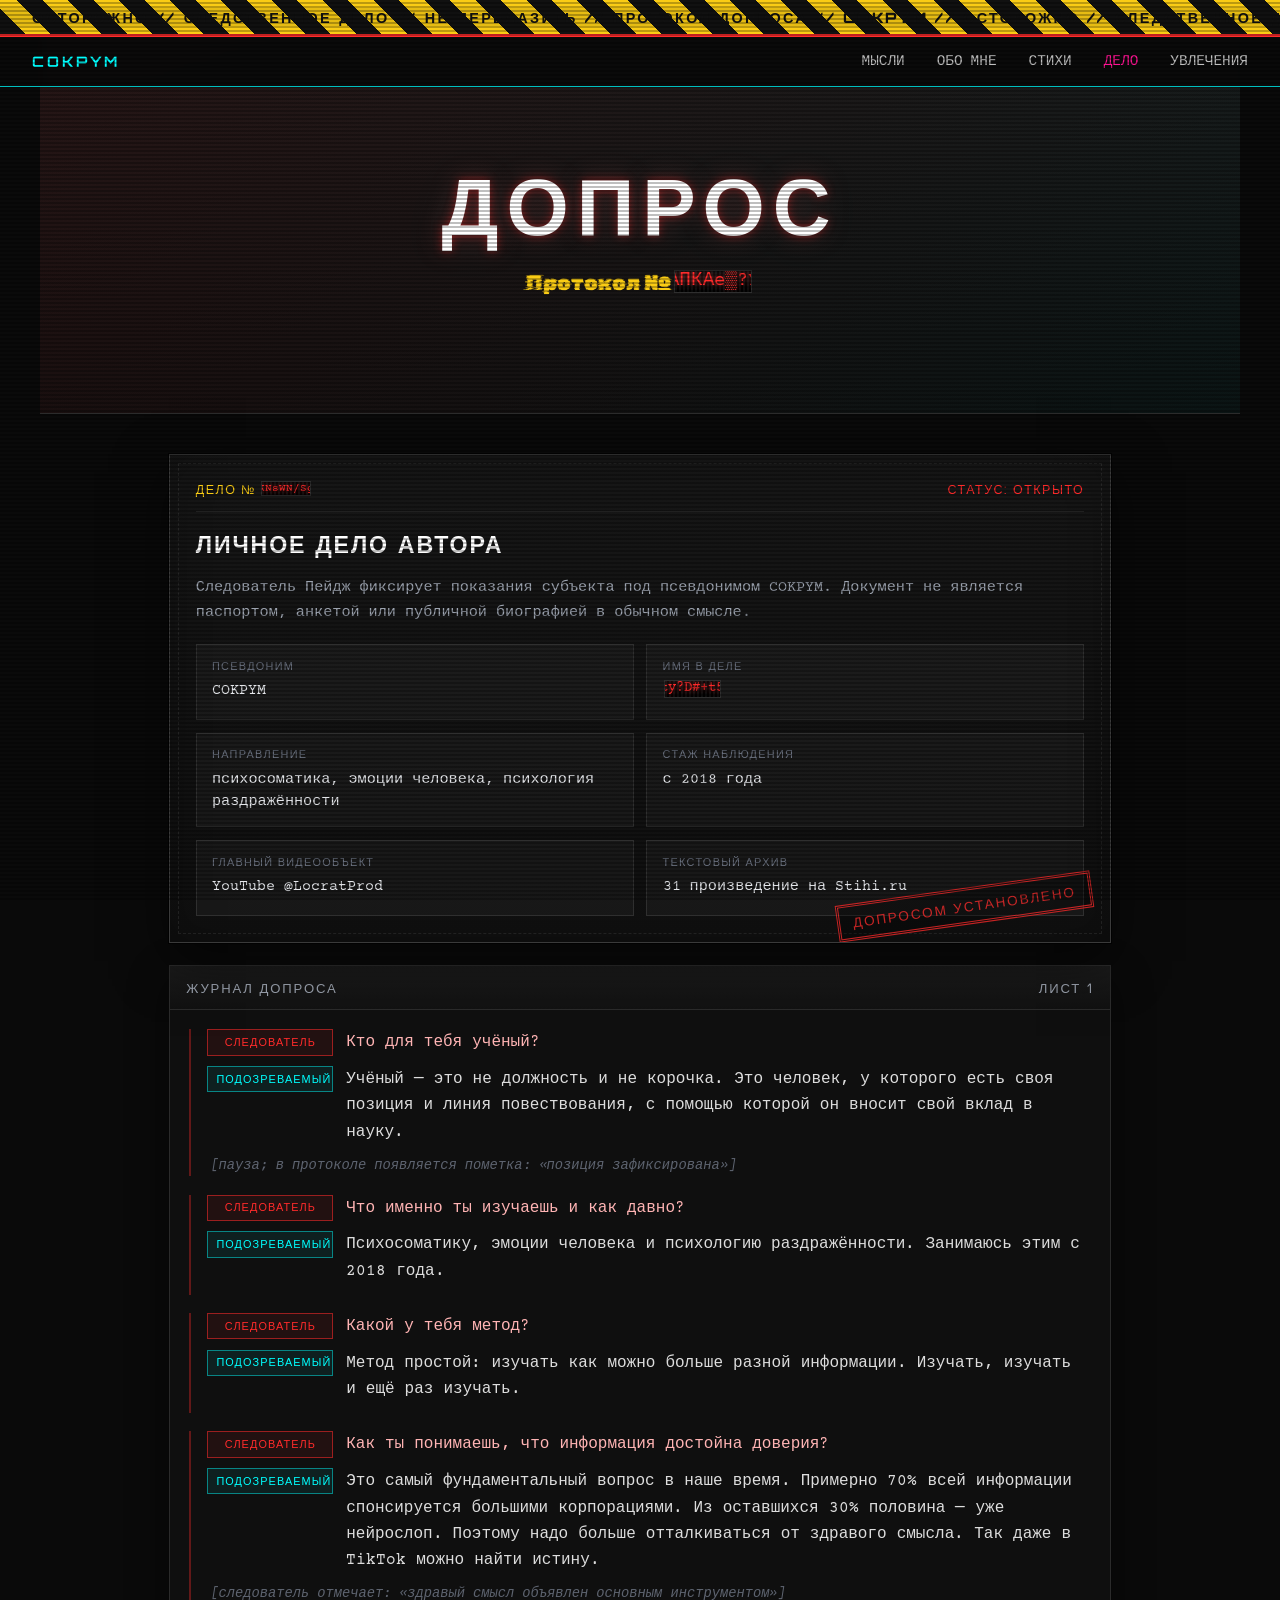
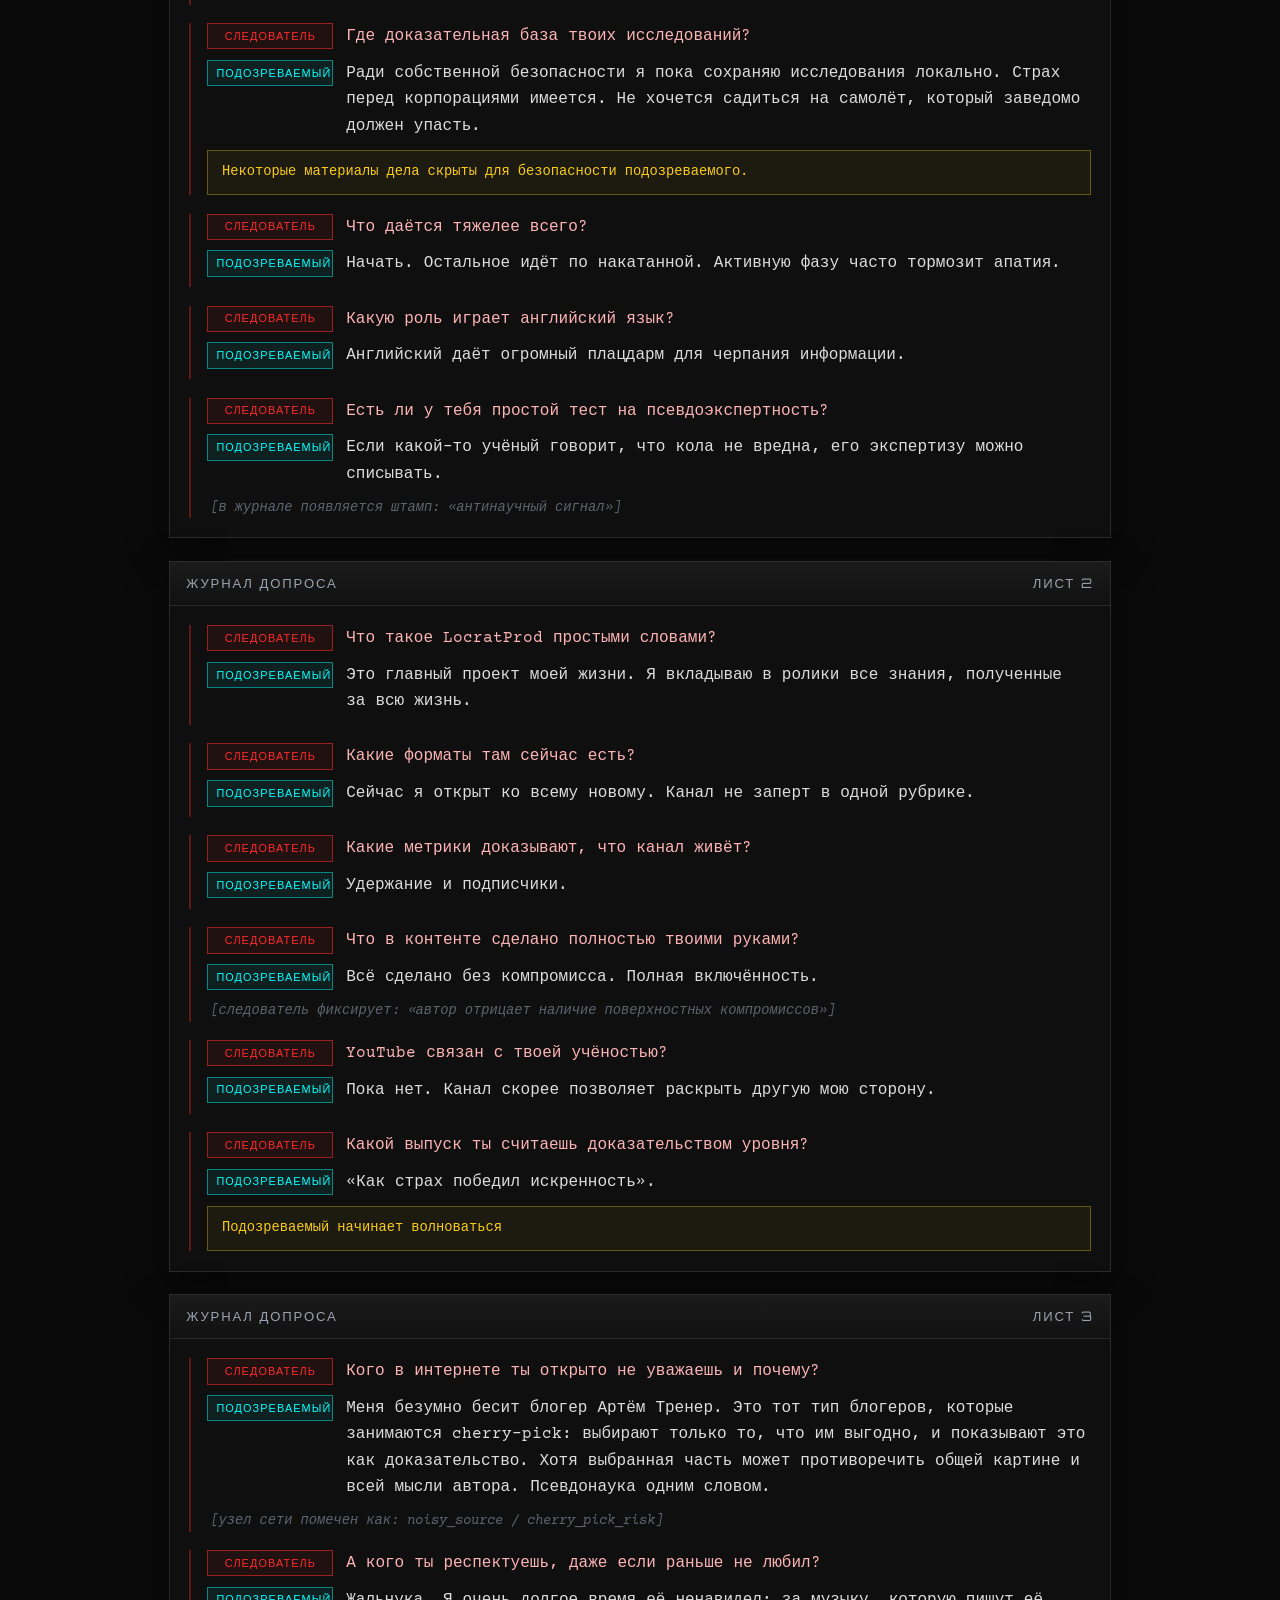
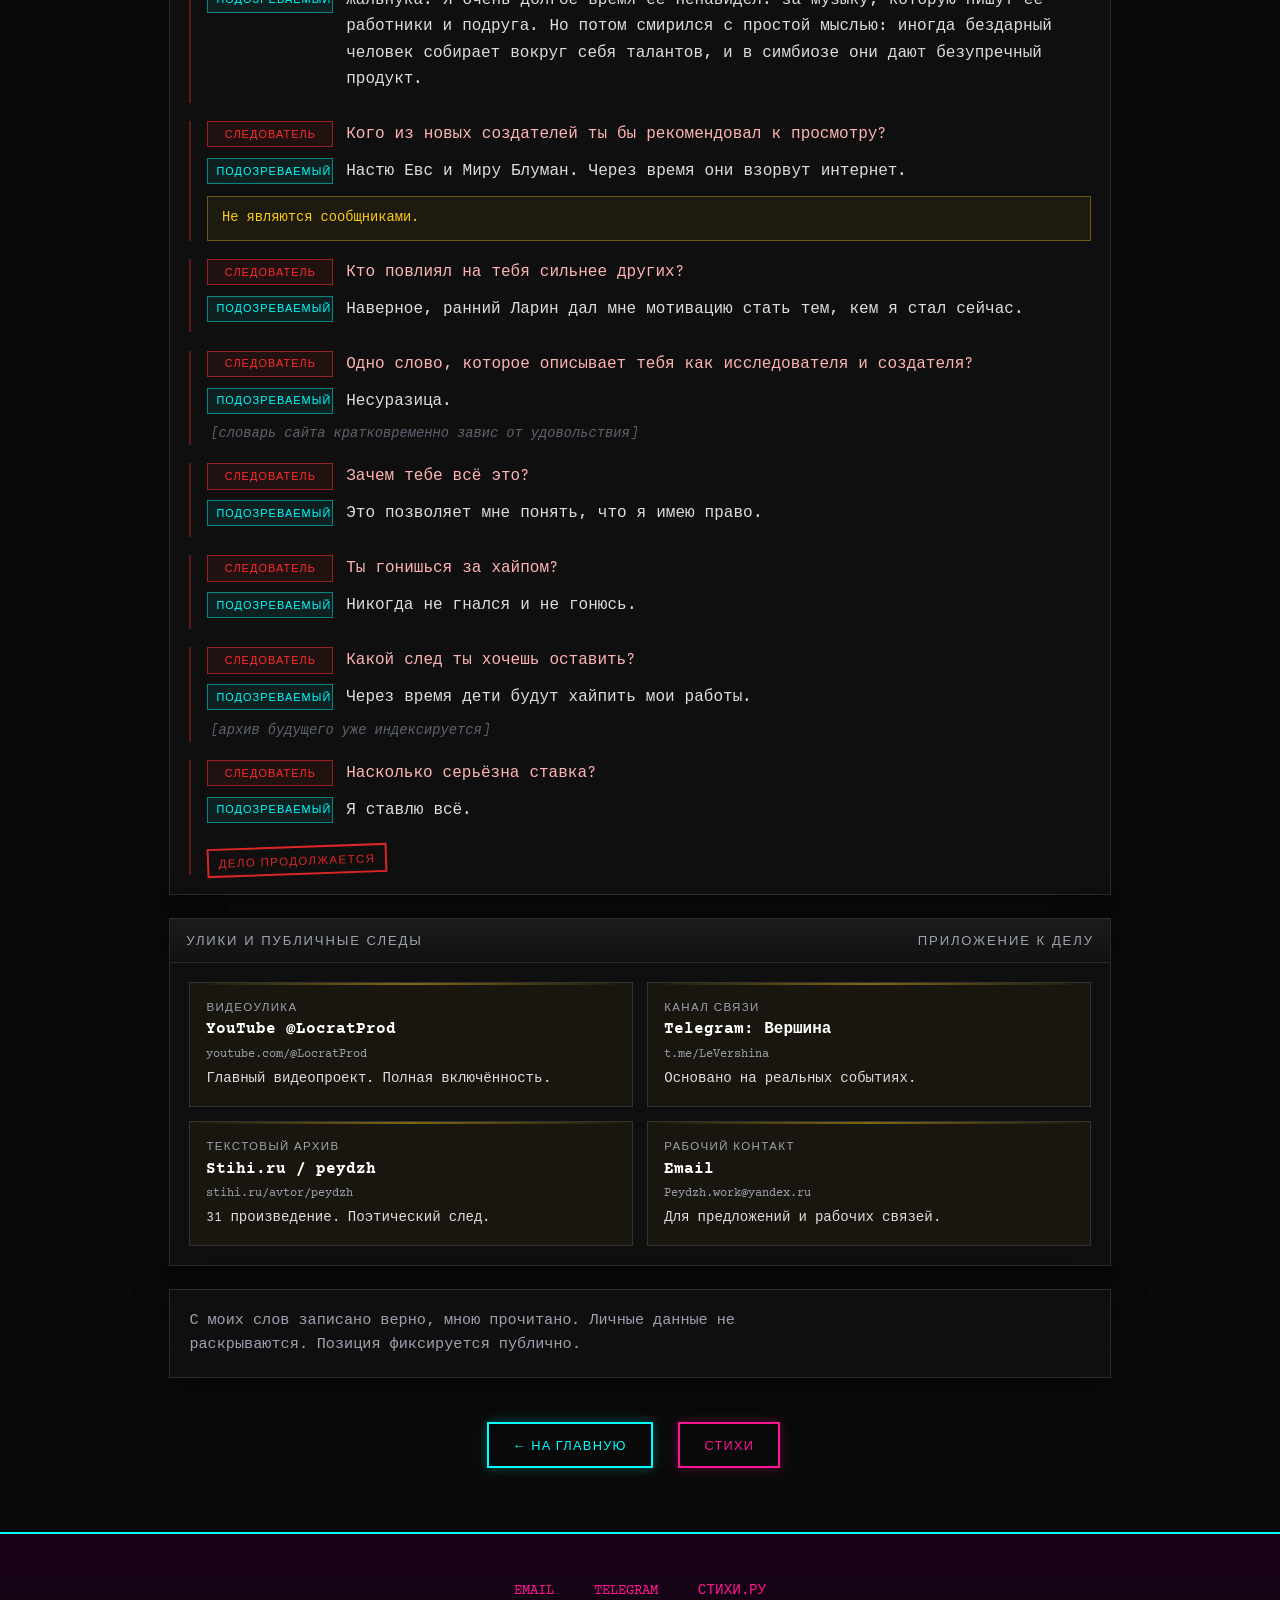
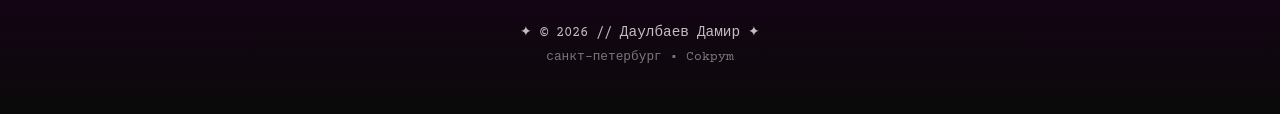
==== commit f3049559: "Add files via upload" ====
--- a/bio.html
+++ b/bio.html
@@ -45,7 +45,6 @@
     <p class="case-subtitle">
       Следователь Пейдж фиксирует показания субъекта под псевдонимом COKPYM.
       Документ не является паспортом, анкетой или публичной биографией в обычном смысле.
-      Здесь собраны только публичные позиции, метод, цифровые следы и самоирония.
     </p>
 
     <div class="case-meta">
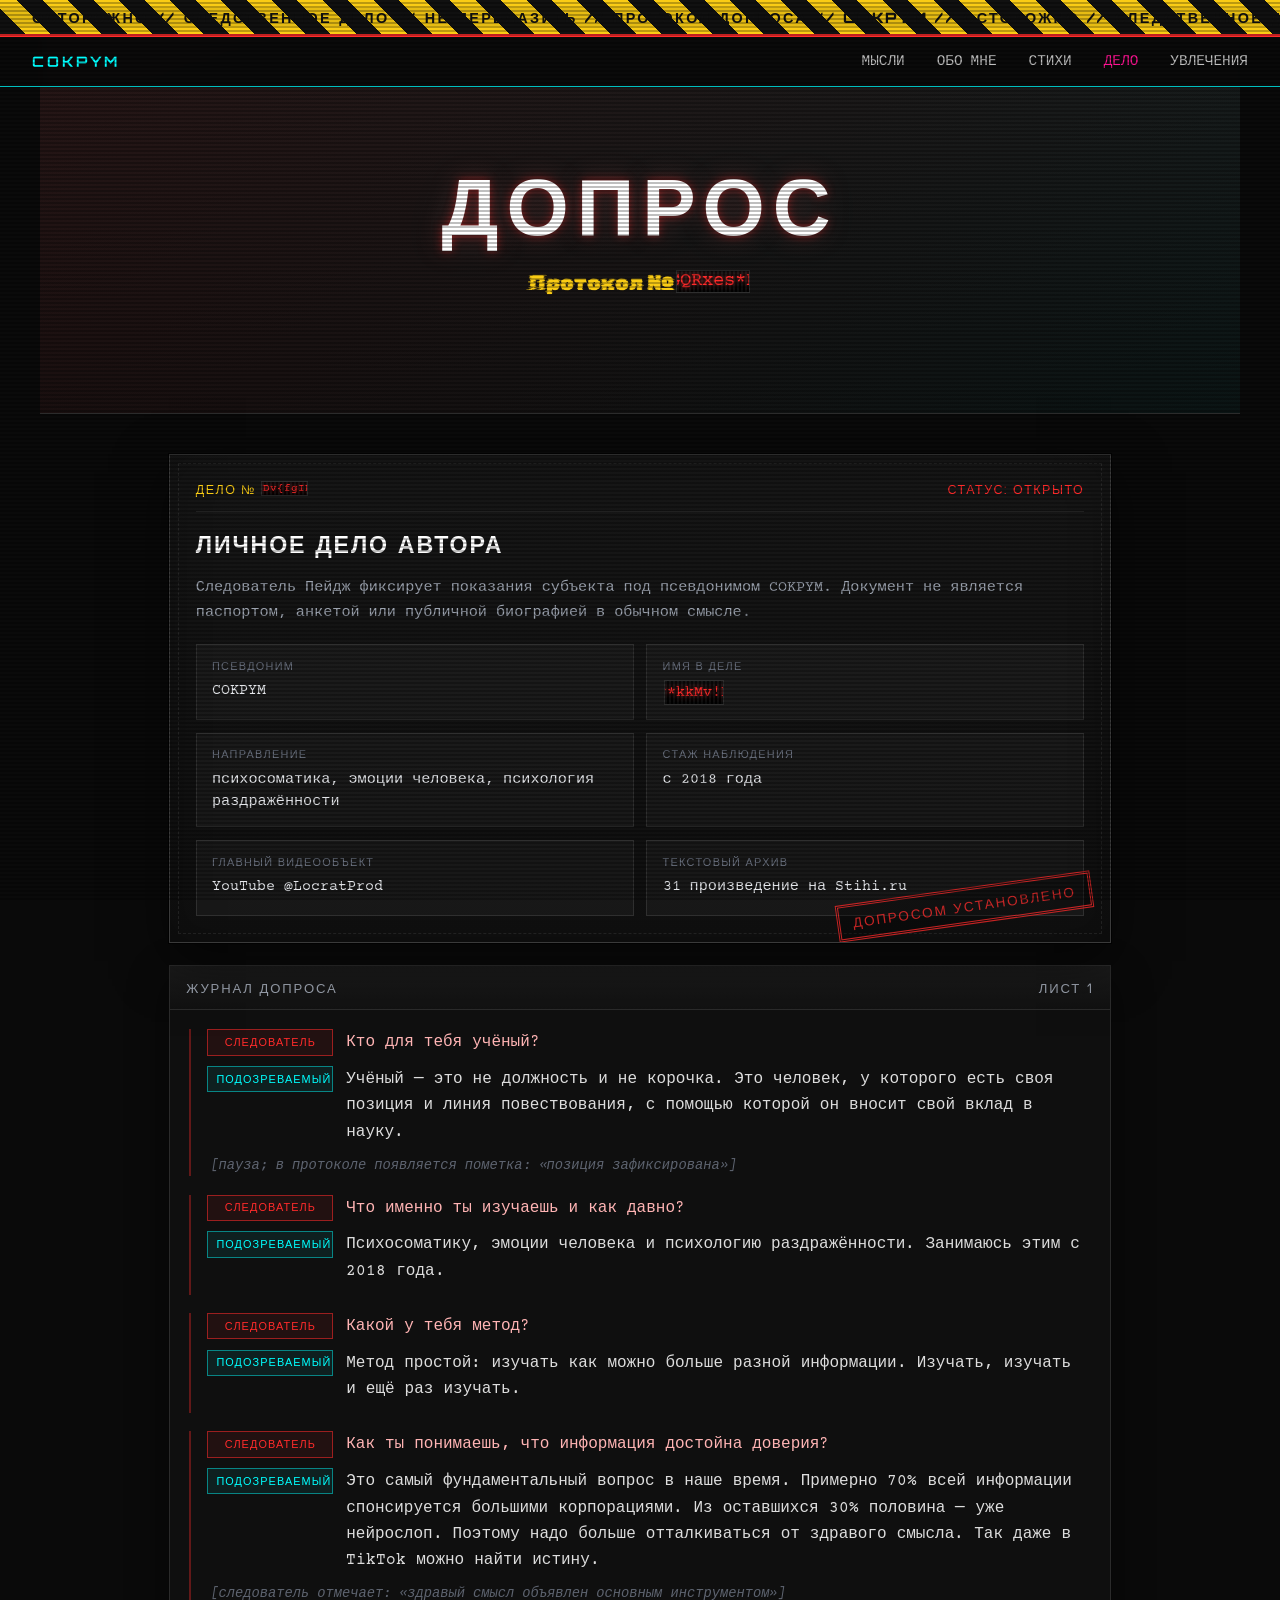
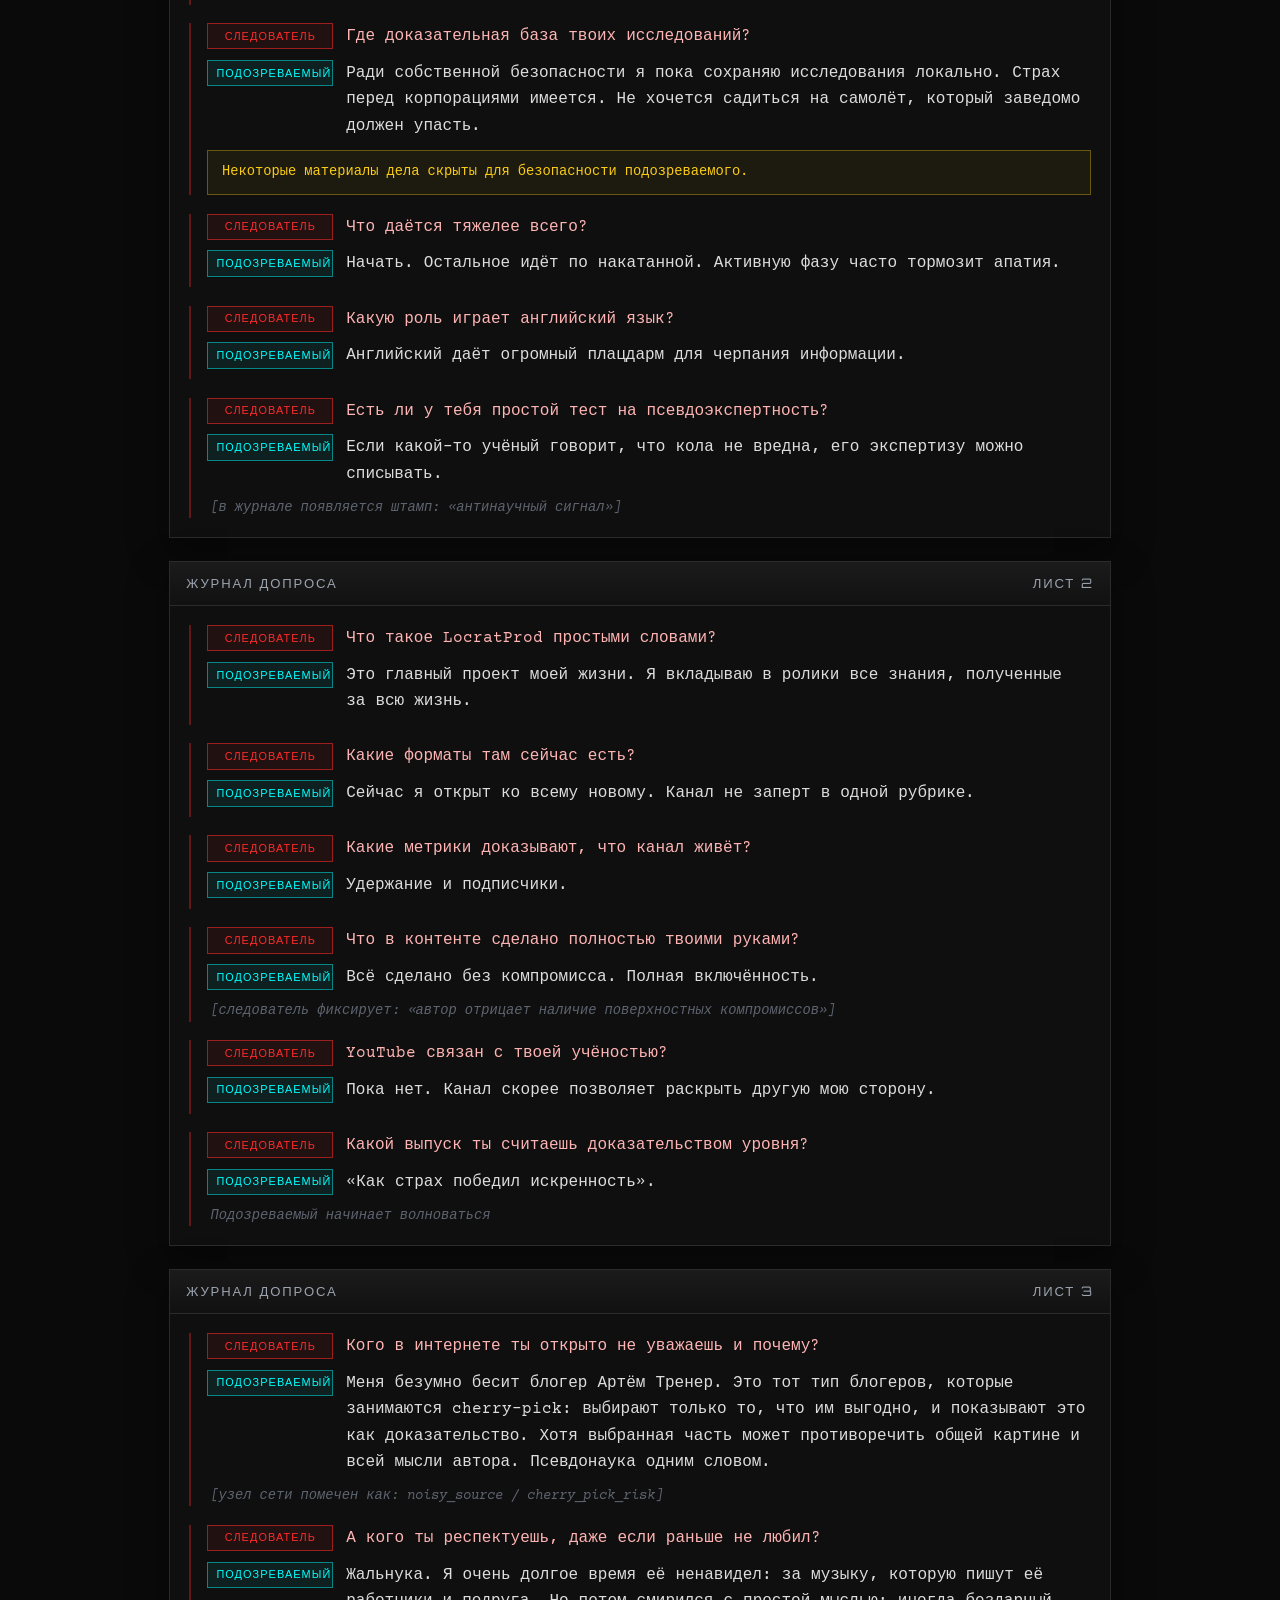
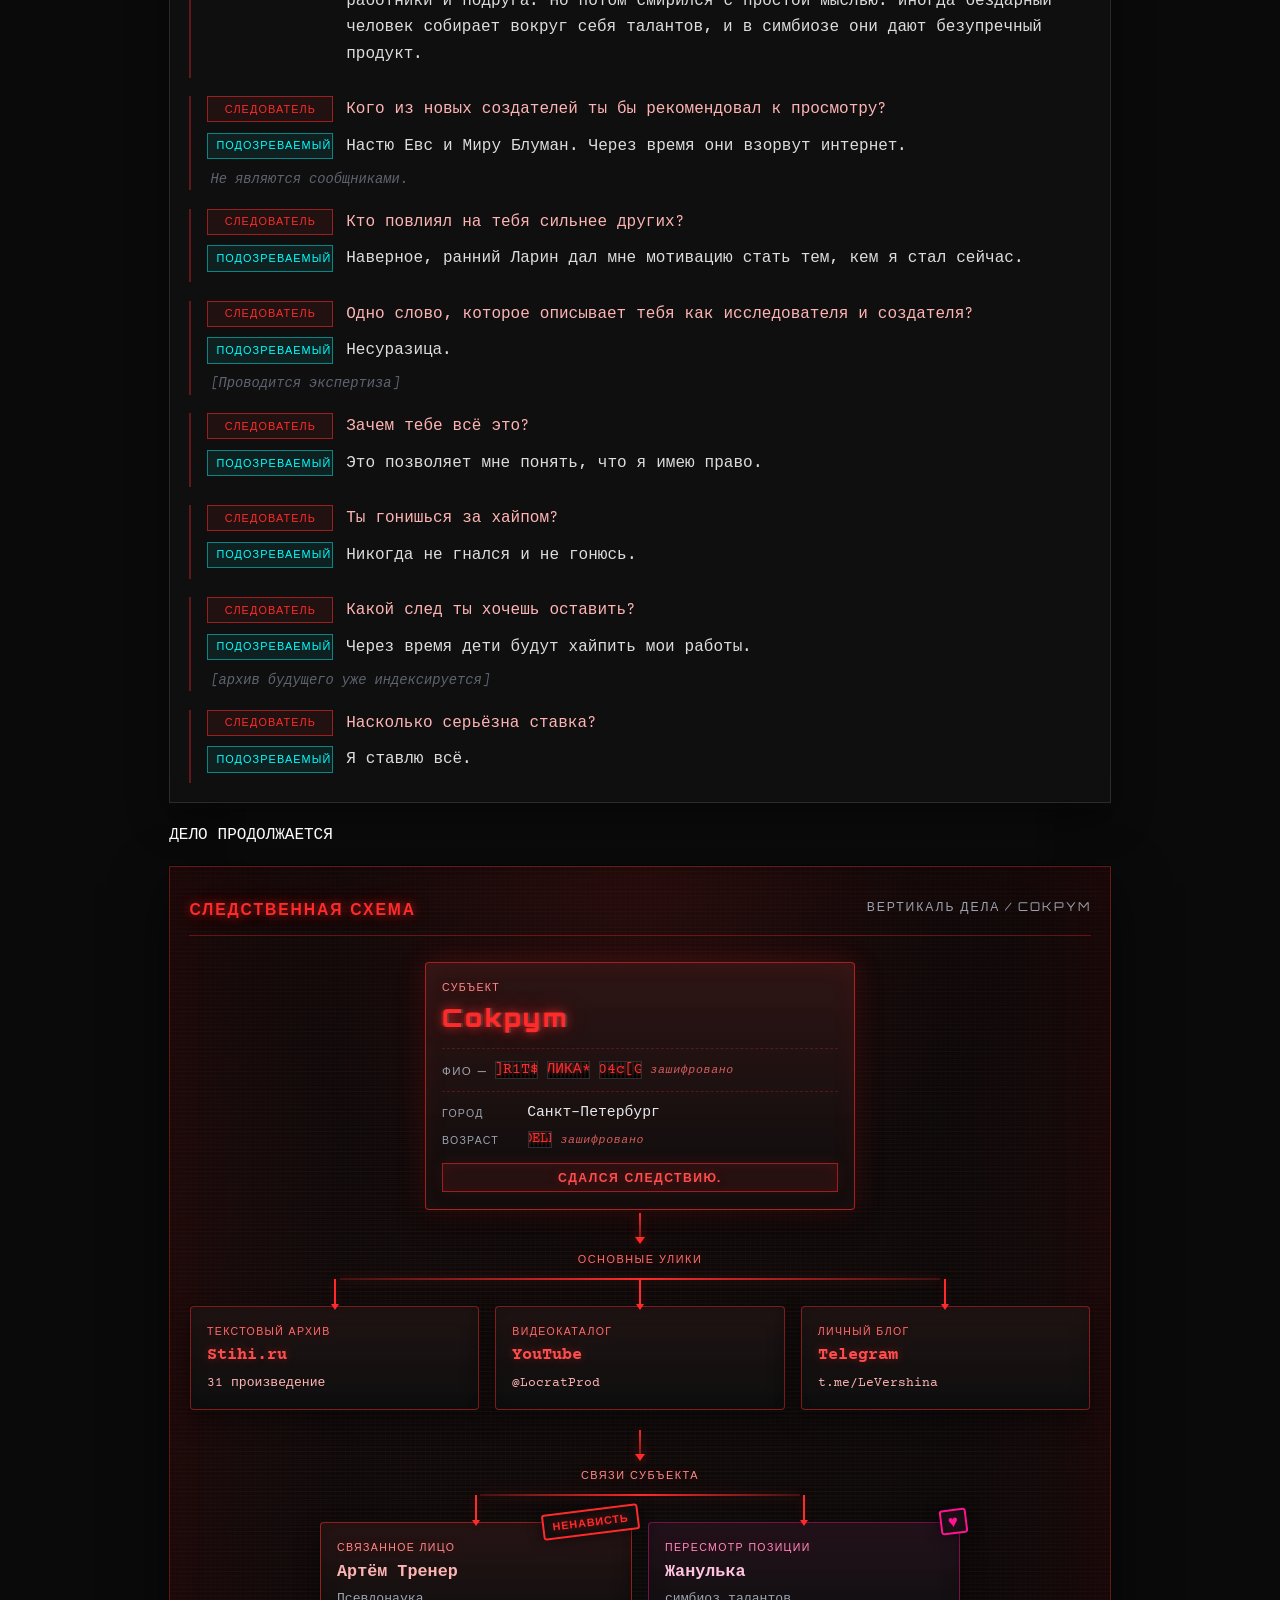
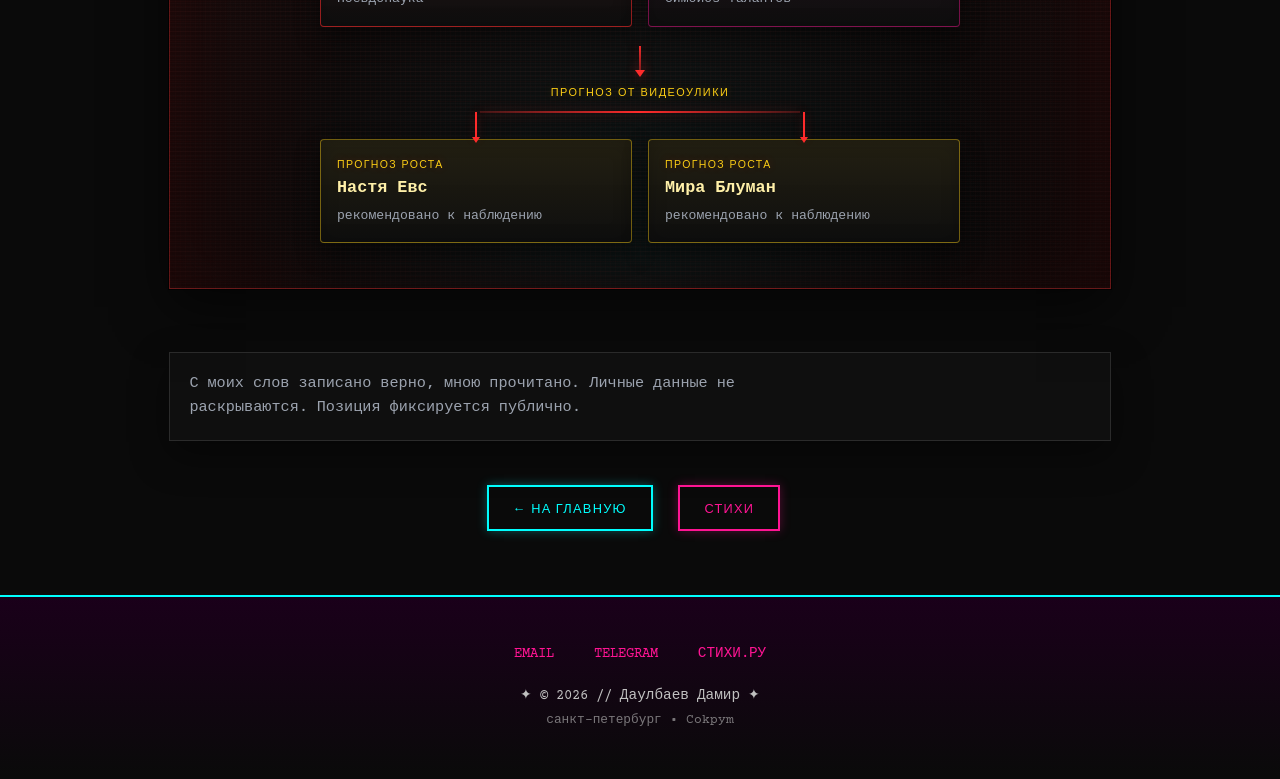
==== commit 4ead6de9: "Add files via upload" ====
--- a/bio.html
+++ b/bio.html
@@ -4,7 +4,7 @@
 <meta charset="UTF-8">
 <meta name="viewport" content="width=1024">
 <title>ПРОТОКОЛ ДОПРОСА // COKPYM</title>
-<link rel="stylesheet" href="blog.css?v=11">
+<link rel="stylesheet" href="blog.css">
 </head>
 <body>
 
@@ -52,27 +52,22 @@
         <span class="field-label">Псевдоним</span>
         <span class="field-value">COKPYM</span>
       </div>
-
       <div class="field">
         <span class="field-label">Имя в деле</span>
         <span class="field-value redacted">Даулбаев Дамир</span>
       </div>
-
       <div class="field">
         <span class="field-label">Направление</span>
         <span class="field-value">психосоматика, эмоции человека, психология раздражённости</span>
       </div>
-
       <div class="field">
         <span class="field-label">Стаж наблюдения</span>
         <span class="field-value">с 2018 года</span>
       </div>
-
       <div class="field">
         <span class="field-label">Главный видеообъект</span>
         <span class="field-value">YouTube @LocratProd</span>
       </div>
-
       <div class="field">
         <span class="field-label">Текстовый архив</span>
         <span class="field-value">31 произведение на Stihi.ru</span>
@@ -87,7 +82,6 @@
       <span>ЖУРНАЛ ДОПРОСА</span>
       <span>ЛИСТ 1</span>
     </div>
-
     <div class="log-body">
 
       <article class="qa">
@@ -190,7 +184,6 @@
       <span>ЖУРНАЛ ДОПРОСА</span>
       <span>ЛИСТ 2</span>
     </div>
-
     <div class="log-body">
 
       <article class="qa">
@@ -258,7 +251,7 @@
           <span class="badge">Подозреваемый</span>
           <p>«Как страх победил искренность».</p>
         </div>
-        <div class="evidence-note">Подозреваемый начинает волноваться</div>
+        <div class="note">Подозреваемый начинает волноваться</div>
       </article>
 
     </div>
@@ -269,7 +262,6 @@
       <span>ЖУРНАЛ ДОПРОСА</span>
       <span>ЛИСТ 3</span>
     </div>
-
     <div class="log-body">
 
       <article class="qa">
@@ -304,7 +296,7 @@
           <span class="badge">Подозреваемый</span>
           <p>Настю Евс и Миру Блуман. Через время они взорвут интернет.</p>
         </div>
-        <div class="evidence-note">Не являются сообщниками.</div>
+        <div class="note">Не являются сообщниками.</div>
       </article>
 
       <article class="qa">
@@ -327,7 +319,7 @@
           <span class="badge">Подозреваемый</span>
           <p>Несуразица.</p>
         </div>
-        <div class="note">[словарь сайта кратковременно завис от удовольствия]</div>
+        <div class="note">[Проводится экспертиза]</div>
       </article>
 
       <article class="qa">
@@ -373,46 +365,106 @@
           <span class="badge">Подозреваемый</span>
           <p>Я ставлю всё.</p>
         </div>
-        <div class="stamp-small">ДЕЛО ПРОДОЛЖАЕТСЯ</div>
-      </article>
-
-    </div>
-  </div>
-
-  <div class="evidence-board">
-    <div class="evidence-header">
-      <span>УЛИКИ И ПУБЛИЧНЫЕ СЛЕДЫ</span>
-      <span>ПРИЛОЖЕНИЕ К ДЕЛУ</span>
-    </div>
-
-    <div class="evidence-grid">
-      <a class="evidence" href="https://www.youtube.com/@LocratProd" target="_blank" rel="noopener">
-        <span class="evidence-type">Видеоулика</span>
-        <span class="evidence-title">YouTube @LocratProd</span>
-        <span class="evidence-url">youtube.com/@LocratProd</span>
-        <span class="evidence-desc">Главный видеопроект. Полная включённость.</span>
-      </a>
-
-      <a class="evidence" href="https://t.me/LeVershina" target="_blank" rel="noopener">
-        <span class="evidence-type">Канал связи</span>
-        <span class="evidence-title">Telegram: Вершина</span>
-        <span class="evidence-url">t.me/LeVershina</span>
-        <span class="evidence-desc">Основано на реальных событиях.</span>
-      </a>
-
-      <a class="evidence" href="https://stihi.ru/avtor/peydzh" target="_blank" rel="noopener">
-        <span class="evidence-type">Текстовый архив</span>
-        <span class="evidence-title">Stihi.ru / peydzh</span>
-        <span class="evidence-url">stihi.ru/avtor/peydzh</span>
-        <span class="evidence-desc">31 произведение. Поэтический след.</span>
-      </a>
-
-      <a class="evidence" href="mailto:Peydzh.work@yandex.ru">
-        <span class="evidence-type">Рабочий контакт</span>
-        <span class="evidence-title">Email</span>
-        <span class="evidence-url">Peydzh.work@yandex.ru</span>
-        <span class="evidence-desc">Для предложений и рабочих связей.</span>
-      </a>
+      </article>
+
+    </div>
+  </div>
+
+  <div class="case-divider">ДЕЛО ПРОДОЛЖАЕТСЯ</div>
+
+  <div class="case-map">
+    <div class="map-head">
+      <span class="map-head-title">СЛЕДСТВЕННАЯ СХЕМА</span>
+      <span class="map-head-sub">ВЕРТИКАЛЬ ДЕЛА / COKPYM</span>
+    </div>
+
+    <div class="map-tree">
+
+      <div class="map-node subject">
+        <span class="node-label">СУБЪЕКТ</span>
+        <span class="node-title callsign">Cokpym</span>
+
+        <div class="fio-line" aria-label="ФИО скрыто следствием">
+          <span class="fio-label">ФИО —</span>
+          <span class="redacted" aria-hidden="true">*******</span>
+          <span class="redacted" aria-hidden="true">*******</span>
+          <span class="redacted" aria-hidden="true">*******</span>
+          <span class="fio-hint">зашифровано</span>
+        </div>
+
+        <div class="subject-fields">
+          <div class="field-row">
+            <span class="field-key">ГОРОД</span>
+            <span class="field-val">Санкт-Петербург</span>
+          </div>
+          <div class="field-row">
+            <span class="field-key">ВОЗРАСТ</span>
+            <span class="redacted" aria-hidden="true">****</span>
+            <span class="fio-hint">зашифровано</span>
+          </div>
+        </div>
+
+        <span class="surrender">Сдался следствию.</span>
+      </div>
+
+      <div class="map-branch main-evidence">
+        <div class="branch-stem" aria-hidden="true"></div>
+        <div class="branch-title">ОСНОВНЫЕ УЛИКИ</div>
+        <div class="branch-row">
+          <a class="map-node link" href="https://stihi.ru/avtor/peydzh" target="_blank" rel="noopener">
+            <span class="node-label">ТЕКСТОВЫЙ АРХИВ</span>
+            <span class="node-title">Stihi.ru</span>
+            <span class="node-note">31 произведение</span>
+          </a>
+          <a class="map-node link" href="https://www.youtube.com/@LocratProd" target="_blank" rel="noopener">
+            <span class="node-label">ВИДЕОКАТАЛОГ</span>
+            <span class="node-title">YouTube</span>
+            <span class="node-note">@LocratProd</span>
+          </a>
+          <a class="map-node link" href="https://t.me/LeVershina" target="_blank" rel="noopener">
+            <span class="node-label">Личный блог</span>
+            <span class="node-title">Telegram</span>
+            <span class="node-note">t.me/LeVershina</span>
+          </a>
+        </div>
+      </div>
+
+      <div class="map-branch side">
+        <div class="branch-stem" aria-hidden="true"></div>
+        <div class="branch-title">СВЯЗИ СУБЪЕКТА</div>
+        <div class="branch-row two">
+          <div class="map-node hostile">
+            <span class="marker hate">Ненависть</span>
+            <span class="node-label">СВЯЗАННОЕ ЛИЦО</span>
+            <span class="node-title">Артём Тренер</span>
+            <span class="node-note">Псевдонаука</span>
+          </div>
+          <div class="map-node friendly">
+            <span class="marker love">♥</span>
+            <span class="node-label">ПЕРЕСМОТР ПОЗИЦИИ</span>
+            <span class="node-title">Жанулька</span>
+            <span class="node-note">симбиоз талантов</span>
+          </div>
+        </div>
+      </div>
+
+      <div class="map-branch from-youtube">
+        <div class="branch-stem" aria-hidden="true"></div>
+        <div class="branch-title">ПРОГНОЗ ОТ ВИДЕОУЛИКИ</div>
+        <div class="branch-row two">
+          <div class="map-node forecast">
+            <span class="node-label">ПРОГНОЗ РОСТА</span>
+            <span class="node-title">Настя Евс</span>
+            <span class="node-note">рекомендовано к наблюдению</span>
+          </div>
+          <div class="map-node forecast">
+            <span class="node-label">ПРОГНОЗ РОСТА</span>
+            <span class="node-title">Мира Блуман</span>
+            <span class="node-note">рекомендовано к наблюдению</span>
+          </div>
+        </div>
+      </div>
+
     </div>
   </div>
 
@@ -442,86 +494,56 @@
 
 <script>
 (function(){
+  if(window.__redactedInit) return;
+  window.__redactedInit = true;
+
   var CHARS='ABCDEFGHIJKLMNOPQRSTUVWXYZabcdefghijklmnopqrstuvwxyz0123456789#$%&@!?*+=-/<>[]{}█▓▒░';
-  var WORDS=[
-    'COKPYM',
-    'DELLO',
-    'УЛИКА',
-    'СКРЫТО',
-    '2026',
-    'NULL',
-    'DATA',
-    'ГЛИТЧ',
-    'ПАПКА',
-    'ДОПРОС',
-    'НЕТ',
-    '***',
-    'NOPE',
-    '404',
-    'ЗАКРЫТО'
-  ];
+  var WORDS=['COKPYM','СКРЫТО','УЛИКА','DELLO','NULL','DATA','404','***','НЕТ','ЗАКРЫТО'];
 
   var nodes=document.querySelectorAll('.redacted');
-  if(!nodes.length)return;
+  if(!nodes.length) return;
 
   function randChar(){
     return CHARS.charAt(Math.floor(Math.random()*CHARS.length));
   }
-
   function randWord(){
     return WORDS[Math.floor(Math.random()*WORDS.length)];
   }
-
   function scramble(len){
     if(!len || len < 1) len=8;
-
     if(Math.random() < .20){
       var w=randWord();
-      if(w.length >= len){
-        return w.slice(0,len);
-      }
-      while(w.length < len){
-        w += randChar();
-      }
+      if(w.length >= len){ return w.slice(0,len); }
+      while(w.length < len){ w += randChar(); }
       return w;
     }
-
     var out='';
     for(var i=0;i<len;i++){
-      if(Math.random() < .14){
-        out += randWord().charAt(0);
-      } else {
-        out += randChar();
-      }
+      if(Math.random() < .14){ out += randWord().charAt(0); }
+      else { out += randChar(); }
     }
     return out;
   }
-
   function update(){
     for(var i=0;i<nodes.length;i++){
       var node=nodes[i];
       var original=node.getAttribute('data-original');
-
       if(original===null){
         original=(node.textContent||'').trim();
         node.setAttribute('data-original', original);
       }
-
       var len=original.length || 8;
       if(len < 4) len=4;
       if(len > 10) len=10;
-
       var s=scramble(len);
       node.setAttribute('data-scramble', s);
       node.style.setProperty('--rlen', s.length);
     }
   }
-
   update();
   setInterval(update, 130);
 })();
 </script>
 
-
 </body>
 </html>
--- a/blog.css
+++ b/blog.css
@@ -791,426 +791,269 @@
 
 
 /* =========================
-   CASE FILE / INTERROGATION
+   CASE BOARD / FACTS WALL
    ========================= */
 
-.case-tape{
-  background:repeating-linear-gradient(
-    45deg,
-    #111 0 18px,
-    #facc15 18px 36px
-  ) !important;
-  border-bottom:3px solid #ff2b2b !important;
-}
-
-.case-tape .marquee span{
-  color:#111 !important;
-  text-shadow:none !important;
-  background:rgba(0,0,0,.08);
-  border-right:2px solid rgba(0,0,0,.35);
-  font-weight:900;
-  letter-spacing:.16em;
-}
-
-.case-hero{
+.case-board{
+  position:relative;
+  margin:0 0 2.5rem;
+  padding:2rem 1.4rem 2.4rem;
+  border:1px solid #3a3a3a;
   background:
-    linear-gradient(135deg,rgba(255,43,43,.08),rgba(0,255,255,.04)),
-    linear-gradient(180deg,#151515 0%,#0b0b0b 100%) !important;
-  border-bottom:1px solid #2b2b2b;
-}
-
-.case-hero .page-title{
-  color:#fff;
-  text-shadow:
-    0 0 10px rgba(255,43,43,.45),
-    0 0 28px rgba(255,43,43,.22),
-    0 0 44px rgba(0,255,255,.12);
-}
-
-.case-hero .tagline{
-  color:#facc15;
-}
-
-.case-room{
-  max-width:980px;
-  margin:0 auto;
-  padding:2.5rem 1.2rem 4rem;
-  display:grid;
-  gap:1.4rem;
-}
-
-.case-file{
-  position:relative;
-  background:
-    linear-gradient(180deg,rgba(255,255,255,.025),rgba(0,0,0,.12)),
-    #111;
-  border:1px solid #3a3a3a;
+    radial-gradient(circle at 20% 25%, rgba(255,255,255,.045), transparent 28%),
+    radial-gradient(circle at 80% 70%, rgba(0,255,255,.035), transparent 30%),
+    repeating-linear-gradient(0deg, rgba(255,255,255,.022) 0 1px, transparent 1px 3px),
+    repeating-linear-gradient(90deg, rgba(255,255,255,.018) 0 1px, transparent 1px 3px),
+    linear-gradient(135deg,#17130d 0%,#0d0d0d 100%);
   box-shadow:
     0 0 0 1px rgba(0,0,0,.8),
     0 18px 50px rgba(0,0,0,.55),
-    inset 0 0 40px rgba(0,0,0,.25);
-  padding:1.6rem;
+    inset 0 0 60px rgba(0,0,0,.35);
   overflow:hidden;
 }
 
-.case-file::before{
+.case-board::before{
   content:"";
   position:absolute;
-  inset:8px;
+  inset:10px;
   border:1px dashed rgba(255,255,255,.08);
   pointer-events:none;
 }
 
-.case-top{
+.board-head{
+  position:relative;
+  z-index:3;
   display:flex;
   justify-content:space-between;
   gap:1rem;
   flex-wrap:wrap;
-  font-family:'Orbitron',sans-serif;
-  font-size:.78rem;
+  padding-bottom:1rem;
+  margin-bottom:1.3rem;
+  border-bottom:1px solid rgba(255,43,43,.25);
+  font-family:'Orbitron',sans-serif;
   letter-spacing:.12em;
+  text-transform:uppercase;
+}
+
+.board-head-title{
+  color:#ff2b2b;
+  font-size:.95rem;
+  font-weight:900;
+  text-shadow:0 0 12px rgba(255,43,43,.35);
+}
+
+.board-head-sub{
   color:#9ca3af;
-  border-bottom:1px solid #2b2b2b;
-  padding-bottom:.9rem;
-  margin-bottom:1.1rem;
-  position:relative;
-  z-index:2;
-}
-
-.case-number{
-  color:#facc15;
-}
-
-.case-status{
-  color:#ff2b2b;
-}
-
-.case-title{
-  font-family:'Orbitron',sans-serif;
-  font-size:1.45rem;
-  color:#fff;
-  letter-spacing:.08em;
-  margin:0 0 1rem;
-  text-transform:uppercase;
-  position:relative;
-  z-index:2;
-}
-
-.case-subtitle{
-  color:#9ca3af;
-  font-size:.95rem;
-  line-height:1.65;
-  margin:0 0 1.2rem;
-  position:relative;
-  z-index:2;
-}
-
-.case-meta{
+  font-size:.76rem;
+}
+
+.board-grid{
+  position:relative;
+  z-index:3;
   display:grid;
-  grid-template-columns:repeat(2,minmax(0,1fr));
-  gap:.8rem;
-  position:relative;
-  z-index:2;
-}
-
-.field{
-  background:rgba(255,255,255,.035);
-  border:1px solid #2f2f2f;
-  padding:.85rem .95rem;
-  min-height:76px;
-}
-
-.field-label{
+  grid-template-columns:repeat(3,minmax(0,1fr));
+  gap:1.1rem;
+}
+
+.board-card{
+  position:relative;
+  display:block;
+  min-height:170px;
+  padding:1.15rem 1rem 1rem;
+  text-decoration:none;
+  color:#e5e7eb;
+  background:
+    linear-gradient(180deg, rgba(255,255,255,.045), rgba(0,0,0,.18)),
+    #151515;
+  border:1px solid #343434;
+  border-radius:4px;
+  box-shadow:
+    0 10px 24px rgba(0,0,0,.35),
+    inset 0 0 18px rgba(0,0,0,.18);
+  transition:transform .22s ease, border-color .22s ease, box-shadow .22s ease, background .22s ease;
+  overflow:hidden;
+}
+
+.board-card::before{
+  content:"";
+  position:absolute;
+  top:-8px;
+  left:50%;
+  width:82px;
+  height:22px;
+  transform:translateX(-50%) rotate(-2deg);
+  background:rgba(250,204,21,.18);
+  border:1px solid rgba(250,204,21,.22);
+  box-shadow:0 0 12px rgba(250,204,21,.08);
+  pointer-events:none;
+}
+
+.board-card:hover{
+  transform:translateY(-3px) rotate(-.25deg);
+  border-color:rgba(0,255,255,.45);
+  background:
+    linear-gradient(180deg, rgba(0,255,255,.055), rgba(0,0,0,.18)),
+    #151515;
+  box-shadow:
+    0 14px 30px rgba(0,0,0,.45),
+    0 0 22px rgba(0,255,255,.12),
+    inset 0 0 18px rgba(0,0,0,.18);
+}
+
+.pin{
+  position:absolute;
+  top:10px;
+  right:12px;
+  width:12px;
+  height:12px;
+  border-radius:50%;
+  background:radial-gradient(circle at 30% 30%, #ff8a8a, #ff2b2b 55%, #7a0f0f 100%);
+  box-shadow:
+    0 0 10px rgba(255,43,43,.55),
+    0 2px 6px rgba(0,0,0,.55);
+  z-index:4;
+}
+
+.card-type{
   display:block;
   font-family:'Orbitron',sans-serif;
   font-size:.68rem;
   letter-spacing:.12em;
-  color:#6b7280;
+  text-transform:uppercase;
+  color:#9ca3af;
+  margin-bottom:.55rem;
+}
+
+.card-title{
+  display:block;
+  font-size:1.02rem;
+  font-weight:700;
+  line-height:1.35;
+  color:#fff;
   margin-bottom:.45rem;
-  text-transform:uppercase;
-}
-
-.field-value{
-  display:block;
-  color:#e5e7eb;
-  font-size:.95rem;
-  line-height:1.45;
-}
-
-.stamp{
-  position:absolute;
-  right:1.1rem;
-  bottom:1rem;
-  transform:rotate(-8deg);
-  border:3px double #ff2b2b;
-  color:#ff2b2b;
-  font-family:'Orbitron',sans-serif;
-  font-size:.85rem;
-  letter-spacing:.14em;
-  padding:.45rem .8rem;
-  opacity:.75;
-  background:rgba(0,0,0,.35);
-  z-index:3;
-}
-
-.stamp-small{
-  display:inline-block;
-  margin-top:.8rem;
-  border:2px double #ff2b2b;
-  color:#ff2b2b;
-  font-family:'Orbitron',sans-serif;
-  font-size:.72rem;
-  letter-spacing:.12em;
-  padding:.3rem .6rem;
-  transform:rotate(-2deg);
-  opacity:.85;
-}
-
-.interrogation-log{
-  background:#0f0f0f;
-  border:1px solid #2b2b2b;
-  box-shadow:0 14px 38px rgba(0,0,0,.42);
-}
-
-.log-header{
-  padding:.85rem 1rem;
-  border-bottom:1px solid #2b2b2b;
-  background:linear-gradient(180deg,#1b1b1b,#111);
-  font-family:'Orbitron',sans-serif;
-  font-size:.82rem;
-  letter-spacing:.14em;
-  color:#9ca3af;
-  display:flex;
-  justify-content:space-between;
-  gap:1rem;
-  flex-wrap:wrap;
-}
-
-.log-body{
-  padding:1.2rem;
-  display:grid;
-  gap:1.15rem;
-}
-
-.qa{
-  border-left:2px solid rgba(255,43,43,.35);
-  padding-left:1rem;
-}
-
-.speaker{
-  display:grid;
-  grid-template-columns:126px minmax(0,1fr);
-  gap:.8rem;
-  align-items:start;
-  margin-bottom:.65rem;
-}
-
-.badge{
-  font-family:'Orbitron',sans-serif;
-  font-size:.68rem;
-  letter-spacing:.1em;
-  padding:.35rem .5rem;
-  border:1px solid;
-  text-align:center;
-  text-transform:uppercase;
-  line-height:1.2;
-}
-
-.investigator .badge{
-  color:#ff2b2b;
-  border-color:rgba(255,43,43,.55);
-  background:rgba(255,43,43,.08);
-}
-
-.investigator p{
-  color:#ffb4b4;
-}
-
-.suspect .badge{
-  color:#00ffff;
-  border-color:rgba(0,255,255,.45);
-  background:rgba(0,255,255,.07);
-}
-
-.suspect p{
-  color:#ddd;
-}
-
-.speaker p{
-  margin:0;
-  line-height:1.65;
-  font-size:1rem;
-}
-
-.note{
-  color:#6b7280;
-  font-style:italic;
-  font-size:.86rem;
-  line-height:1.5;
-  padding-left:.2rem;
-  opacity:.85;
-}
-
-.evidence-note{
-  margin-top:.7rem;
-  padding:.7rem .85rem;
-  border:1px solid rgba(250,204,21,.35);
-  background:rgba(250,204,21,.06);
-  color:#facc15;
-  font-size:.86rem;
-  line-height:1.5;
-}
-
-.evidence-board{
-  background:#0f0f0f;
-  border:1px solid #2b2b2b;
-  box-shadow:0 14px 38px rgba(0,0,0,.42);
-}
-
-.evidence-header{
-  padding:.85rem 1rem;
-  border-bottom:1px solid #2b2b2b;
-  background:linear-gradient(180deg,#1b1b1b,#111);
-  font-family:'Orbitron',sans-serif;
-  font-size:.82rem;
-  letter-spacing:.14em;
-  color:#9ca3af;
-  display:flex;
-  justify-content:space-between;
-  gap:1rem;
-  flex-wrap:wrap;
-}
-
-.evidence-grid{
-  display:grid;
-  grid-template-columns:repeat(2,minmax(0,1fr));
-  gap:.9rem;
-  padding:1.2rem;
-}
-
-.evidence{
-  display:block;
-  text-decoration:none;
-  border:1px solid #333;
-  background:rgba(250,204,21,.04);
-  padding:1rem;
-  color:#facc15;
-  transition:all .25s;
-  position:relative;
-  overflow:hidden;
-}
-
-.evidence::before{
-  content:"";
-  position:absolute;
-  top:0;
-  left:0;
-  width:100%;
-  height:2px;
-  background:linear-gradient(90deg,transparent,#facc15,transparent);
-  opacity:.45;
-}
-
-.evidence:hover{
-  border-color:#facc15;
-  background:rgba(250,204,21,.08);
-  box-shadow:0 0 18px rgba(250,204,21,.18);
-  transform:translateY(-2px);
-}
-
-.evidence-type{
-  display:block;
-  font-family:'Orbitron',sans-serif;
-  font-size:.72rem;
-  letter-spacing:.12em;
-  margin-bottom:.35rem;
-  color:#9ca3af;
-  text-transform:uppercase;
-}
-
-.evidence-title{
-  display:block;
-  color:#fff;
-  font-size:1rem;
-  font-weight:700;
-  margin-bottom:.35rem;
-  line-height:1.35;
-}
-
-.evidence-url{
+}
+
+.card-url{
   display:block;
   font-size:.78rem;
-  color:#9ca3af;
+  color:#00ffff;
+  opacity:.82;
   word-break:break-all;
-  margin-bottom:.5rem;
-}
-
-.evidence-desc{
+  margin-bottom:.6rem;
+}
+
+.card-desc{
   display:block;
   font-size:.88rem;
-  color:#ddd;
-  line-height:1.5;
-}
-
-.closing{
-  border:1px solid #2b2b2b;
-  background:#0f0f0f;
-  padding:1.2rem;
-  display:flex;
-  justify-content:space-between;
-  gap:1rem;
-  align-items:center;
-  flex-wrap:wrap;
-  box-shadow:0 14px 38px rgba(0,0,0,.42);
-}
-
-.closing p{
-  margin:0;
-  color:#9ca3af;
-  line-height:1.6;
-  max-width:620px;
-  font-size:.95rem;
-}
-
-.signature{
-  font-family:'Rubik Glitch',cursive;
-  font-size:1.6rem;
+  line-height:1.55;
+  color:#d1d5db;
+}
+
+/* Профиль / субъект */
+.board-card.profile{
+  border-color:rgba(255,43,43,.42);
+  background:
+    linear-gradient(180deg, rgba(255,43,43,.075), rgba(0,0,0,.2)),
+    #151515;
+}
+
+.board-card.profile:hover{
+  border-color:#ff2b2b;
+  box-shadow:
+    0 14px 30px rgba(0,0,0,.45),
+    0 0 24px rgba(255,43,43,.18),
+    inset 0 0 18px rgba(0,0,0,.18);
+}
+
+.board-card.profile .card-url{
+  color:#ff2b2b;
+  opacity:.9;
+}
+
+.board-card.profile .card-title{
+  min-height:1.35em;
+}
+
+/* Мотив */
+.board-card.motive{
+  border-color:rgba(0,255,255,.32);
+}
+
+.board-card.motive .card-title{
+  color:var(--cyan);
+  text-shadow:0 0 10px rgba(0,255,255,.25);
+}
+
+/* Предупреждение / риск / связанное лицо */
+.board-card.warning{
+  border-color:rgba(255,43,43,.35);
+  background:
+    linear-gradient(180deg, rgba(255,43,43,.055), rgba(0,0,0,.18)),
+    #151515;
+}
+
+.board-card.warning .card-type{
+  color:#ff8a8a;
+}
+
+.board-card.warning .card-url{
+  color:#ff2b2b;
+}
+
+/* Прогноз / рекомендация */
+.board-card.forecast{
+  border-color:rgba(250,204,21,.35);
+  background:
+    linear-gradient(180deg, rgba(250,204,21,.055), rgba(0,0,0,.18)),
+    #151515;
+}
+
+.board-card.forecast .card-type{
+  color:#facc15;
+}
+
+.board-card.forecast .card-url{
+  color:#facc15;
+}
+
+/* Канал связи / источник */
+.board-card.link{
+  border-color:rgba(0,255,255,.28);
+}
+
+.board-card.link .card-type{
   color:#00ffff;
-  text-shadow:0 0 12px rgba(0,255,255,.35);
-  transform:rotate(-3deg);
-  white-space:nowrap;
-}
-
-.case-actions{
-  display:flex;
-  gap:.8rem;
-  flex-wrap:wrap;
-  justify-content:center;
-  margin-top:.4rem;
-}
-
-@media(max-width:900px){
-  .case-meta,
-  .evidence-grid{
-    grid-template-columns:1fr;
-  }
-
-  .speaker{
-    grid-template-columns:1fr;
-  }
-
-  .badge{
-    width:max-content;
-  }
-
-  .stamp{
-    position:relative;
-    right:auto;
-    bottom:auto;
-    display:inline-block;
-    margin-top:1rem;
-  }
-}
+}
+
+@media(max-width:1100px){
+  .board-grid{
+    grid-template-columns:repeat(2,minmax(0,1fr));
+  }
+}
+
+@media(max-width:760px){
+  .case-board{
+    padding:1.4rem 1rem 1.8rem;
+  }
+
+  .board-grid{
+    display:block;
+  }
+
+  .board-card{
+    margin-bottom:1rem;
+    min-height:auto;
+  }
+
+  .board-head{
+    flex-direction:column;
+    align-items:flex-start;
+  }
+}
+
+/* =========================
+   REDACTED / GLITCH BLOCK
+   ========================= */
 .redacted{
   position:relative;
   display:inline-block;
@@ -1219,7 +1062,7 @@
   font-size:.9em;
   line-height:1;
   vertical-align:-.18em;
-  width:calc(var(--rlen, 8) * .66ch + .32em);
+  width:calc(var(--rlen, 8) * .62ch + .28em);
   min-width:0;
   padding:.04em .14em .06em;
   margin:0 .08em;
@@ -1232,21 +1075,15 @@
   user-select:none;
   -webkit-user-select:none;
 }
-
 .redacted::before{
   content:"";
   position:absolute;
   inset:0;
   background:
-    repeating-linear-gradient(
-      90deg,
-      rgba(255,255,255,.055) 0 2px,
-      transparent 2px 4px
-    ),
+    repeating-linear-gradient(90deg, rgba(255,255,255,.055) 0 2px, transparent 2px 4px),
     linear-gradient(180deg, rgba(255,255,255,.04), rgba(0,0,0,.2));
   pointer-events:none;
 }
-
 .redacted::after{
   content:attr(data-scramble);
   position:absolute;
@@ -1259,43 +1096,1205 @@
   line-height:1;
   letter-spacing:0;
   color:#ff2b2b;
-  text-shadow:
-    0 0 6px rgba(255,43,43,.65),
-    0 0 14px rgba(0,255,255,.18);
+  text-shadow:0 0 6px rgba(255,43,43,.65), 0 0 14px rgba(0,255,255,.18);
   white-space:nowrap;
   overflow:hidden;
   pointer-events:none;
   animation:redact-flicker 1.1s steps(2,end) infinite;
 }
+@keyframes redact-flicker{
+  0%,100%{opacity:.95;transform:translate(0,0)}
+  20%{opacity:.55;transform:translate(-1px,0)}
+  40%{opacity:1;transform:translate(1px,0)}
+  60%{opacity:.65;transform:translate(0,-1px)}
+  80%{opacity:.9;transform:translate(-1px,1px)}
+}
+@media(prefers-reduced-motion:reduce){
+  .redacted::after{animation:none}
+}
+
+/* =========================
+   CASE FILE / INTERROGATION
+   ========================= */
+.case-tape{
+  background:repeating-linear-gradient(45deg,#111 0 18px,#facc15 18px 36px) !important;
+  border-bottom:3px solid #ff2b2b !important;
+}
+.case-tape .marquee span{
+  color:#111 !important;
+  text-shadow:none !important;
+  background:rgba(0,0,0,.08);
+  border-right:2px solid rgba(0,0,0,.35);
+  font-weight:900;
+  letter-spacing:.16em;
+}
+.case-hero{
+  background:
+    linear-gradient(135deg,rgba(255,43,43,.08),rgba(0,255,255,.04)),
+    linear-gradient(180deg,#151515 0%,#0b0b0b 100%) !important;
+  border-bottom:1px solid #2b2b2b;
+}
+.case-hero .page-title{
+  color:#fff;
+  text-shadow:0 0 10px rgba(255,43,43,.45),0 0 28px rgba(255,43,43,.22),0 0 44px rgba(0,255,255,.12);
+}
+.case-hero .tagline{color:#facc15}
+.case-room{
+  max-width:980px;
+  margin:0 auto;
+  padding:2.5rem 1.2rem 4rem;
+  display:grid;
+  gap:1.4rem;
+}
+.case-file{
+  position:relative;
+  background:linear-gradient(180deg,rgba(255,255,255,.025),rgba(0,0,0,.12)),#111;
+  border:1px solid #3a3a3a;
+  box-shadow:0 0 0 1px rgba(0,0,0,.8),0 18px 50px rgba(0,0,0,.55),inset 0 0 40px rgba(0,0,0,.25);
+  padding:1.6rem;
+  overflow:hidden;
+}
+.case-file::before{
+  content:"";
+  position:absolute;
+  inset:8px;
+  border:1px dashed rgba(255,255,255,.08);
+  pointer-events:none;
+}
 .case-top{
+  display:flex;
+  justify-content:space-between;
+  gap:1rem;
+  flex-wrap:wrap;
   align-items:baseline;
-}
-
-@keyframes redact-flicker{
+  font-family:'Orbitron',sans-serif;
+  font-size:.78rem;
+  letter-spacing:.12em;
+  color:#9ca3af;
+  border-bottom:1px solid #2b2b2b;
+  padding-bottom:.9rem;
+  margin-bottom:1.1rem;
+  position:relative;
+  z-index:2;
+}
+.case-number{color:#facc15}
+.case-status{color:#ff2b2b}
+.case-title{
+  font-family:'Orbitron',sans-serif;
+  font-size:1.45rem;
+  color:#fff;
+  letter-spacing:.08em;
+  margin:0 0 1rem;
+  text-transform:uppercase;
+  position:relative;
+  z-index:2;
+}
+.case-subtitle{
+  color:#9ca3af;
+  font-size:.95rem;
+  line-height:1.65;
+  margin:0 0 1.2rem;
+  position:relative;
+  z-index:2;
+}
+.case-meta{
+  display:grid;
+  grid-template-columns:repeat(2,minmax(0,1fr));
+  gap:.8rem;
+  position:relative;
+  z-index:2;
+}
+.field{
+  background:rgba(255,255,255,.035);
+  border:1px solid #2f2f2f;
+  padding:.85rem .95rem;
+  min-height:76px;
+}
+.field-label{
+  display:block;
+  font-family:'Orbitron',sans-serif;
+  font-size:.68rem;
+  letter-spacing:.12em;
+  color:#6b7280;
+  margin-bottom:.45rem;
+  text-transform:uppercase;
+}
+.field-value{display:block;color:#e5e7eb;font-size:.95rem;line-height:1.45}
+.stamp{
+  position:absolute;
+  right:1.1rem;
+  bottom:1rem;
+  transform:rotate(-8deg);
+  border:3px double #ff2b2b;
+  color:#ff2b2b;
+  font-family:'Orbitron',sans-serif;
+  font-size:.85rem;
+  letter-spacing:.14em;
+  padding:.45rem .8rem;
+  opacity:.75;
+  background:rgba(0,0,0,.35);
+  z-index:3;
+}
+.stamp-small{
+  display:inline-block;
+  margin-top:.8rem;
+  border:2px double #ff2b2b;
+  color:#ff2b2b;
+  font-family:'Orbitron',sans-serif;
+  font-size:.72rem;
+  letter-spacing:.12em;
+  padding:.3rem .6rem;
+  transform:rotate(-2deg);
+  opacity:.85;
+}
+.interrogation-log{
+  background:#0f0f0f;
+  border:1px solid #2b2b2b;
+  box-shadow:0 14px 38px rgba(0,0,0,.42);
+}
+.log-header{
+  padding:.85rem 1rem;
+  border-bottom:1px solid #2b2b2b;
+  background:linear-gradient(180deg,#1b1b1b,#111);
+  font-family:'Orbitron',sans-serif;
+  font-size:.82rem;
+  letter-spacing:.14em;
+  color:#9ca3af;
+  display:flex;
+  justify-content:space-between;
+  gap:1rem;
+  flex-wrap:wrap;
+}
+.log-body{padding:1.2rem;display:grid;gap:1.15rem}
+.qa{border-left:2px solid rgba(255,43,43,.35);padding-left:1rem}
+.speaker{
+  display:grid;
+  grid-template-columns:126px minmax(0,1fr);
+  gap:.8rem;
+  align-items:start;
+  margin-bottom:.65rem;
+}
+.badge{
+  font-family:'Orbitron',sans-serif;
+  font-size:.68rem;
+  letter-spacing:.1em;
+  padding:.35rem .5rem;
+  border:1px solid;
+  text-align:center;
+  text-transform:uppercase;
+  line-height:1.2;
+}
+.investigator .badge{color:#ff2b2b;border-color:rgba(255,43,43,.55);background:rgba(255,43,43,.08)}
+.investigator p{color:#ffb4b4}
+.suspect .badge{color:#00ffff;border-color:rgba(0,255,255,.45);background:rgba(0,255,255,.07)}
+.suspect p{color:#ddd}
+.speaker p{margin:0;line-height:1.65;font-size:1rem}
+.note{color:#6b7280;font-style:italic;font-size:.86rem;line-height:1.5;padding-left:.2rem;opacity:.85}
+.evidence-note{
+  margin-top:.7rem;
+  padding:.7rem .85rem;
+  border:1px solid rgba(250,204,21,.35);
+  background:rgba(250,204,21,.06);
+  color:#facc15;
+  font-size:.86rem;
+  line-height:1.5;
+}
+.closing{
+  border:1px solid #2b2b2b;
+  background:#0f0f0f;
+  padding:1.2rem;
+  display:flex;
+  justify-content:space-between;
+  gap:1rem;
+  align-items:center;
+  flex-wrap:wrap;
+  box-shadow:0 14px 38px rgba(0,0,0,.42);
+}
+.closing p{margin:0;color:#9ca3af;line-height:1.6;max-width:620px;font-size:.95rem}
+.signature{
+  font-family:'Rubik Glitch',cursive;
+  font-size:1.6rem;
+  color:#00ffff;
+  text-shadow:0 0 12px rgba(0,255,255,.35);
+  transform:rotate(-3deg);
+  white-space:nowrap;
+}
+.case-actions{display:flex;gap:.8rem;flex-wrap:wrap;justify-content:center;margin-top:.4rem}
+@media(max-width:900px){
+  .case-meta{grid-template-columns:1fr}
+  .speaker{grid-template-columns:1fr}
+  .badge{width:max-content}
+  .stamp{position:relative;right:auto;bottom:auto;display:inline-block;margin-top:1rem}
+}
+/* =========================
+   CASE MAP / DETECTIVE TREE
+   ========================= */
+
+.case-map{
+  position:relative;
+  margin:0 0 2.5rem;
+  padding:2rem 1.2rem 2.6rem;
+  border:1px solid #3a3a3a;
+  background:
+    radial-gradient(circle at 50% 0%, rgba(255,43,43,.08), transparent 34%),
+    radial-gradient(circle at 50% 100%, rgba(0,255,255,.05), transparent 36%),
+    repeating-linear-gradient(0deg, rgba(255,255,255,.018) 0 1px, transparent 1px 4px),
+    repeating-linear-gradient(90deg, rgba(255,255,255,.014) 0 1px, transparent 1px 4px),
+    linear-gradient(135deg,#15110d 0%,#0b0b0b 100%);
+  box-shadow:
+    0 0 0 1px rgba(0,0,0,.8),
+    0 18px 50px rgba(0,0,0,.55),
+    inset 0 0 60px rgba(0,0,0,.35);
+  overflow:hidden;
+}
+
+.map-head{
+  position:relative;
+  z-index:3;
+  display:flex;
+  justify-content:space-between;
+  gap:1rem;
+  flex-wrap:wrap;
+  padding-bottom:1rem;
+  margin-bottom:1.5rem;
+  border-bottom:1px solid rgba(255,43,43,.25);
+  font-family:'Orbitron',sans-serif;
+  letter-spacing:.12em;
+  text-transform:uppercase;
+}
+
+.map-head-title{
+  color:#ff2b2b;
+  font-size:.95rem;
+  font-weight:900;
+  text-shadow:0 0 12px rgba(255,43,43,.35);
+}
+
+.map-head-sub{
+  color:#9ca3af;
+  font-size:.76rem;
+}
+
+.map-tree{
+  position:relative;
+  z-index:3;
+  max-width:920px;
+  margin:0 auto;
+  display:flex;
+  flex-direction:column;
+  align-items:center;
+}
+
+.map-node{
+  position:relative;
+  width:min(320px,92%);
+  padding:1rem 1.05rem;
+  border:1px solid #3f3f3f;
+  border-radius:4px;
+  background:
+    linear-gradient(180deg, rgba(255,255,255,.04), rgba(0,0,0,.2)),
+    #141414;
+  box-shadow:0 10px 24px rgba(0,0,0,.35);
+  text-decoration:none;
+  color:#e5e7eb;
+  display:block;
+  overflow:visible;
+}
+
+.map-node.top{
+  width:min(300px,88%);
+  border-color:rgba(0,255,255,.35);
+}
+
+.map-node.subject{
+  width:min(360px,94%);
+  border-color:rgba(255,43,43,.55);
+  background:
+    linear-gradient(180deg, rgba(255,43,43,.08), rgba(0,0,0,.22)),
+    #141414;
+  box-shadow:
+    0 0 24px rgba(255,43,43,.12),
+    0 10px 24px rgba(0,0,0,.35);
+}
+
+.node-label{
+  display:block;
+  font-family:'Orbitron',sans-serif;
+  font-size:.66rem;
+  letter-spacing:.12em;
+  text-transform:uppercase;
+  color:#9ca3af;
+  margin-bottom:.45rem;
+}
+
+.node-title{
+  display:block;
+  font-size:1.05rem;
+  font-weight:700;
+  line-height:1.35;
+  color:#fff;
+  margin-bottom:.35rem;
+}
+
+.node-note{
+  display:block;
+  font-size:.82rem;
+  color:#9ca3af;
+  line-height:1.45;
+}
+
+.node-motive{
+  display:block;
+  margin-top:.65rem;
+  padding-top:.65rem;
+  border-top:1px dashed rgba(255,255,255,.12);
+  color:var(--cyan);
+  font-style:italic;
+  font-size:.92rem;
+  line-height:1.45;
+}
+
+.map-line{
+  position:relative;
+  width:2px;
+  height:38px;
+  background:linear-gradient(180deg,#ff2b2b,#00ffff);
+  box-shadow:0 0 10px rgba(255,43,43,.25);
+}
+
+.map-line::after{
+  content:"";
+  position:absolute;
+  left:50%;
+  bottom:-1px;
+  transform:translateX(-50%);
+  width:0;
+  height:0;
+  border-left:5px solid transparent;
+  border-right:5px solid transparent;
+  border-top:7px solid #00ffff;
+}
+
+.map-branch{
+  position:relative;
+  width:100%;
+  display:flex;
+  flex-direction:column;
+  align-items:center;
+}
+
+.branch-stem{
+  position:relative;
+  width:2px;
+  height:26px;
+  background:#ff2b2b;
+  box-shadow:0 0 8px rgba(255,43,43,.25);
+}
+
+.branch-stem::after{
+  content:"";
+  position:absolute;
+  left:50%;
+  bottom:-1px;
+  transform:translateX(-50%);
+  width:0;
+  height:0;
+  border-left:4px solid transparent;
+  border-right:4px solid transparent;
+  border-top:6px solid #ff2b2b;
+}
+
+.branch-row{
+  position:relative;
+  display:grid;
+  grid-template-columns:repeat(3,minmax(0,1fr));
+  gap:1rem;
+  width:100%;
+  max-width:900px;
+  padding-top:28px;
+}
+
+.branch-row::before{
+  content:"";
+  position:absolute;
+  top:0;
+  left:16.66%;
+  right:16.66%;
+  height:2px;
+  background:#ff2b2b;
+  box-shadow:0 0 8px rgba(255,43,43,.25);
+}
+
+.branch-row > .map-node{
+  width:100%;
+}
+
+.branch-row > .map-node::before{
+  content:"";
+  position:absolute;
+  top:-28px;
+  left:50%;
+  width:2px;
+  height:28px;
+  background:#ff2b2b;
+  transform:translateX(-50%);
+}
+
+.branch-row > .map-node::after{
+  content:"";
+  position:absolute;
+  top:-3px;
+  left:50%;
+  transform:translateX(-50%);
+  width:0;
+  height:0;
+  border-left:4px solid transparent;
+  border-right:4px solid transparent;
+  border-top:6px solid #ff2b2b;
+}
+
+.branch-row.two{
+  grid-template-columns:repeat(2,minmax(0,1fr));
+  max-width:620px;
+}
+
+.branch-row.two::before{
+  left:25%;
+  right:25%;
+}
+
+.map-node.link{
+  border-color:rgba(0,255,255,.28);
+}
+
+.map-node.link .node-title{
+  color:var(--cyan);
+}
+
+.map-node.link:hover{
+  border-color:#00ffff;
+  box-shadow:
+    0 0 20px rgba(0,255,255,.16),
+    0 10px 24px rgba(0,0,0,.35);
+}
+
+.map-node.hostile{
+  border-color:rgba(255,43,43,.45);
+}
+
+.map-node.hostile .node-label{
+  color:#ff8a8a;
+}
+
+.map-node.friendly{
+  border-color:rgba(255,20,147,.35);
+}
+
+.map-node.friendly .node-label{
+  color:#ff8ac2;
+}
+
+.map-node.forecast{
+  border-color:rgba(250,204,21,.35);
+}
+
+.map-node.forecast .node-label{
+  color:#facc15;
+}
+
+.marker{
+  position:absolute;
+  top:-13px;
+  right:-8px;
+  z-index:5;
+  padding:.22rem .5rem;
+  border:2px solid;
+  border-radius:3px;
+  background:#111;
+  font-family:'Orbitron',sans-serif;
+  font-size:.68rem;
+  font-weight:900;
+  letter-spacing:.08em;
+  text-transform:uppercase;
+  transform:rotate(-7deg);
+  box-shadow:0 0 14px rgba(0,0,0,.45);
+  white-space:nowrap;
+}
+
+.marker.hate{
+  color:#ff2b2b;
+  border-color:#ff2b2b;
+  text-shadow:0 0 8px rgba(255,43,43,.55);
+}
+
+.marker.love{
+  color:#ff1493;
+  border-color:#ff1493;
+  font-size:1rem;
+  line-height:1;
+  padding:.12rem .35rem;
+  text-shadow:0 0 10px rgba(255,20,147,.55);
+}
+
+.map-branch.side{
+  margin-top:1.2rem;
+}
+
+.map-branch.from-youtube{
+  margin-top:1.2rem;
+}
+
+@media(max-width:860px){
+  .branch-row,
+  .branch-row.two{
+    grid-template-columns:1fr;
+    max-width:360px;
+    padding-top:0;
+    gap:.9rem;
+  }
+
+  .branch-row::before{
+    display:none;
+  }
+
+  .branch-row > .map-node::before,
+  .branch-row > .map-node::after{
+    display:none;
+  }
+
+  .map-node{
+    width:100%;
+  }
+
+  .map-node.subject{
+    width:100%;
+  }
+
+  .marker{
+    top:-10px;
+    right:4px;
+  }
+}
+
+/* =========================
+   CASE MAP / RED DETECTIVE TREE
+   ========================= */
+
+.case-map{
+  position:relative;
+  margin:0 0 2.5rem;
+  padding:2rem 1.2rem 2.8rem;
+  border:1px solid rgba(255,43,43,.35);
+  background:
+    radial-gradient(circle at 50% 0%, rgba(255,43,43,.12), transparent 34%),
+    radial-gradient(circle at 50% 100%, rgba(0,255,255,.05), transparent 36%),
+    repeating-linear-gradient(0deg, rgba(255,255,255,.018) 0 1px, transparent 1px 4px),
+    repeating-linear-gradient(90deg, rgba(255,43,43,.025) 0 1px, transparent 1px 5px),
+    linear-gradient(135deg,#130b0b 0%,#090909 100%);
+  box-shadow:
+    0 0 0 1px rgba(0,0,0,.85),
+    0 18px 50px rgba(0,0,0,.58),
+    inset 0 0 70px rgba(255,43,43,.08),
+    inset 0 0 30px rgba(0,0,0,.45);
+  overflow:hidden;
+}
+
+.case-map::before{
+  content:"";
+  position:absolute;
+  inset:-20% 0;
+  background:repeating-linear-gradient(
+    0deg,
+    rgba(255,43,43,.08) 0 1px,
+    transparent 1px 5px
+  );
+  opacity:.42;
+  pointer-events:none;
+  z-index:1;
+  animation:cm-scan 6s linear infinite;
+}
+
+.case-map::after{
+  content:"";
+  position:absolute;
+  inset:0;
+  background:
+    linear-gradient(90deg, rgba(255,43,43,.05), transparent 18%, transparent 82%, rgba(255,43,43,.05)),
+    radial-gradient(circle at 50% 50%, transparent 35%, rgba(0,0,0,.42) 100%);
+  pointer-events:none;
+  z-index:2;
+}
+
+.map-head{
+  position:relative;
+  z-index:4;
+  display:flex;
+  justify-content:space-between;
+  gap:1rem;
+  flex-wrap:wrap;
+  padding-bottom:1rem;
+  margin-bottom:1.6rem;
+  border-bottom:1px solid rgba(255,43,43,.32);
+  font-family:'Orbitron',sans-serif;
+  letter-spacing:.12em;
+  text-transform:uppercase;
+}
+
+.map-head-title{
+  color:#ff2b2b;
+  font-size:.98rem;
+  font-weight:900;
+  text-shadow:
+    0 0 10px rgba(255,43,43,.65),
+    0 0 22px rgba(255,43,43,.25);
+  animation:cm-head-flicker 3.2s steps(1,end) infinite;
+}
+
+.map-head-sub{
+  color:#9ca3af;
+  font-size:.76rem;
+}
+
+.map-tree{
+  position:relative;
+  z-index:4;
+  max-width:940px;
+  margin:0 auto;
+  display:flex;
+  flex-direction:column;
+  align-items:center;
+  gap:0;
+}
+
+.map-node{
+  position:relative;
+  width:min(330px,92%);
+  padding:1.05rem 1rem;
+  border:1px solid #3f3f3f;
+  border-radius:4px;
+  background:
+    linear-gradient(180deg, rgba(255,255,255,.04), rgba(0,0,0,.22)),
+    #121212;
+  box-shadow:
+    0 10px 24px rgba(0,0,0,.38),
+    inset 0 0 18px rgba(0,0,0,.22);
+  text-decoration:none;
+  color:#e5e7eb;
+  display:block;
+  overflow:visible;
+  transition:transform .22s ease, border-color .22s ease, box-shadow .22s ease, background .22s ease;
+}
+
+.map-node.subject{
+  width:min(430px,96%);
+  border-color:rgba(255,43,43,.62);
+  background:
+    linear-gradient(180deg, rgba(255,43,43,.12), rgba(0,0,0,.26)),
+    #111;
+  box-shadow:
+    0 0 28px rgba(255,43,43,.18),
+    0 12px 28px rgba(0,0,0,.45),
+    inset 0 0 24px rgba(255,43,43,.08);
+  animation:cm-subject-pulse 3.6s ease-in-out infinite;
+}
+
+.node-label{
+  display:block;
+  font-family:'Orbitron',sans-serif;
+  font-size:.66rem;
+  letter-spacing:.13em;
+  text-transform:uppercase;
+  color:#ff8a8a;
+  margin-bottom:.48rem;
+  text-shadow:0 0 8px rgba(255,43,43,.22);
+}
+
+.node-title{
+  display:block;
+  font-size:1.05rem;
+  font-weight:700;
+  line-height:1.35;
+  color:#fff;
+  margin-bottom:.35rem;
+}
+
+.node-note{
+  display:block;
+  font-size:.82rem;
+  color:#9ca3af;
+  line-height:1.45;
+}
+
+.callsign{
+  font-family:'Orbitron',sans-serif;
+  font-size:1.55rem;
+  font-weight:900;
+  letter-spacing:.12em;
+  color:#ff2b2b;
+  text-shadow:
+    0 0 10px rgba(255,43,43,.75),
+    0 0 24px rgba(255,43,43,.35),
+    2px 0 rgba(0,255,255,.18),
+    -2px 0 rgba(255,43,43,.25);
+  animation:cm-callsign-glitch 2.4s steps(1,end) infinite;
+}
+
+.fio-line{
+  display:flex;
+  align-items:center;
+  flex-wrap:wrap;
+  gap:.42rem;
+  margin-top:.85rem;
+  padding-top:.75rem;
+  border-top:1px dashed rgba(255,43,43,.25);
+}
+
+.fio-label{
+  font-family:'Orbitron',sans-serif;
+  font-size:.72rem;
+  letter-spacing:.12em;
+  text-transform:uppercase;
+  color:#9ca3af;
+}
+
+.fio-line .redacted{
+  --rlen:7;
+  font-size:.92em;
+}
+
+.fio-hint{
+  font-size:.72rem;
+  font-style:italic;
+  color:#ff6b6b;
+  opacity:.82;
+  letter-spacing:.06em;
+  animation:cm-hint-blink 1.7s steps(1,end) infinite;
+}
+
+.surrender{
+  display:block;
+  text-align:center;
+  margin:.9rem auto 0;
+  padding:.38rem .7rem;
+  border:1px solid rgba(255,43,43,.55);
+  background:rgba(255,43,43,.09);
+  color:#ff4d4d;
+  font-family:'Orbitron',sans-serif;
+  font-size:.76rem;
+  font-weight:900;
+  letter-spacing:.12em;
+  text-transform:uppercase;
+  text-shadow:0 0 10px rgba(255,43,43,.35);
+  box-shadow:
+    inset 0 0 14px rgba(255,43,43,.08),
+    0 0 16px rgba(255,43,43,.12);
+  animation:cm-surrender-blink 2.1s steps(1,end) infinite;
+}
+
+.map-branch{
+  position:relative;
+  width:100%;
+  display:flex;
+  flex-direction:column;
+  align-items:center;
+  margin-top:.2rem;
+}
+
+.branch-stem{
+  position:relative;
+  width:2px;
+  height:30px;
+  background:linear-gradient(180deg, rgba(255,43,43,.95), rgba(255,43,43,.35));
+  box-shadow:0 0 12px rgba(255,43,43,.28);
+  animation:cm-line-pulse 2.6s ease-in-out infinite;
+}
+
+.branch-stem::after{
+  content:"";
+  position:absolute;
+  left:50%;
+  bottom:-1px;
+  transform:translateX(-50%);
+  width:0;
+  height:0;
+  border-left:5px solid transparent;
+  border-right:5px solid transparent;
+  border-top:7px solid #ff2b2b;
+  filter:drop-shadow(0 0 6px rgba(255,43,43,.45));
+}
+
+.branch-title{
+  margin:.55rem 0 .75rem;
+  font-family:'Orbitron',sans-serif;
+  font-size:.68rem;
+  letter-spacing:.14em;
+  text-transform:uppercase;
+  color:#ff6b6b;
+  text-shadow:0 0 10px rgba(255,43,43,.25);
+}
+
+.side .branch-title{
+  color:#ff8a8a;
+}
+
+.from-youtube .branch-title{
+  color:#facc15;
+  text-shadow:0 0 10px rgba(250,204,21,.22);
+}
+
+.branch-row{
+  position:relative;
+  display:grid;
+  grid-template-columns:repeat(3,minmax(0,1fr));
+  gap:1rem;
+  width:100%;
+  max-width:900px;
+  padding-top:28px;
+}
+
+.branch-row::before{
+  content:"";
+  position:absolute;
+  top:0;
+  left:16.66%;
+  right:16.66%;
+  height:2px;
+  background:linear-gradient(90deg, rgba(255,43,43,.2), #ff2b2b, rgba(255,43,43,.2));
+  box-shadow:0 0 12px rgba(255,43,43,.25);
+}
+
+.branch-row > .map-node{
+  width:100%;
+}
+
+.branch-row > .map-node::before{
+  content:"";
+  position:absolute;
+  top:-28px;
+  left:50%;
+  width:2px;
+  height:28px;
+  background:#ff2b2b;
+  transform:translateX(-50%);
+  box-shadow:0 0 10px rgba(255,43,43,.25);
+}
+
+.branch-row > .map-node::after{
+  content:"";
+  position:absolute;
+  top:-3px;
+  left:50%;
+  transform:translateX(-50%);
+  width:0;
+  height:0;
+  border-left:4px solid transparent;
+  border-right:4px solid transparent;
+  border-top:6px solid #ff2b2b;
+}
+
+.branch-row.two{
+  grid-template-columns:repeat(2,minmax(0,1fr));
+  max-width:640px;
+}
+
+.branch-row.two::before{
+  left:25%;
+  right:25%;
+}
+
+.map-node.link{
+  border-color:rgba(0,255,255,.28);
+}
+
+.map-node.link .node-label{
+  color:#7dd3fc;
+}
+
+.map-node.link .node-title{
+  color:var(--cyan);
+}
+
+.map-node.link:hover{
+  transform:translateY(-3px);
+  border-color:#00ffff;
+  background:
+    linear-gradient(180deg, rgba(0,255,255,.07), rgba(0,0,0,.22)),
+    #121212;
+  box-shadow:
+    0 0 22px rgba(0,255,255,.16),
+    0 12px 28px rgba(0,0,0,.42);
+}
+
+.map-node.hostile{
+  border-color:rgba(255,43,43,.55);
+  background:
+    linear-gradient(180deg, rgba(255,43,43,.09), rgba(0,0,0,.22)),
+    #121212;
+}
+
+.map-node.hostile .node-label{
+  color:#ff8a8a;
+}
+
+.map-node.hostile .node-title{
+  color:#ffb4b4;
+}
+
+.map-node.friendly{
+  border-color:rgba(255,20,147,.42);
+  background:
+    linear-gradient(180deg, rgba(255,20,147,.075), rgba(0,0,0,.22)),
+    #121212;
+}
+
+.map-node.friendly .node-label{
+  color:#ff8ac2;
+}
+
+.map-node.friendly .node-title{
+  color:#ffc2df;
+}
+
+.map-node.forecast{
+  border-color:rgba(250,204,21,.42);
+  background:
+    linear-gradient(180deg, rgba(250,204,21,.075), rgba(0,0,0,.22)),
+    #121212;
+}
+
+.map-node.forecast .node-label{
+  color:#facc15;
+}
+
+.map-node.forecast .node-title{
+  color:#fff0a8;
+}
+
+.marker{
+  position:absolute;
+  top:-14px;
+  right:-8px;
+  z-index:6;
+  padding:.24rem .52rem;
+  border:2px solid;
+  border-radius:3px;
+  background:#0d0d0d;
+  font-family:'Orbitron',sans-serif;
+  font-size:.68rem;
+  font-weight:900;
+  letter-spacing:.08em;
+  text-transform:uppercase;
+  transform:rotate(-7deg);
+  box-shadow:
+    0 0 14px rgba(0,0,0,.55),
+    inset 0 0 10px rgba(255,255,255,.03);
+  white-space:nowrap;
+}
+
+.marker.hate{
+  color:#ff2b2b;
+  border-color:#ff2b2b;
+  text-shadow:0 0 10px rgba(255,43,43,.65);
+  animation:cm-marker-hate 1.9s steps(1,end) infinite;
+}
+
+.marker.love{
+  color:#ff1493;
+  border-color:#ff1493;
+  font-size:1.05rem;
+  line-height:1;
+  padding:.14rem .38rem;
+  text-shadow:0 0 12px rgba(255,20,147,.65);
+  animation:cm-marker-love 2.3s ease-in-out infinite;
+}
+
+@keyframes cm-scan{
+  0%{transform:translateY(-8%)}
+  100%{transform:translateY(8%)}
+}
+
+@keyframes cm-head-flicker{
+  0%,100%{opacity:1;transform:translate(0)}
+  8%{opacity:.62;transform:translate(-1px,0)}
+  9%{opacity:1;transform:translate(0)}
+  34%{opacity:.74;transform:translate(1px,0)}
+  35%{opacity:1;transform:translate(0)}
+  71%{opacity:.58;transform:translate(-1px,0)}
+  72%{opacity:1;transform:translate(0)}
+}
+
+@keyframes cm-subject-pulse{
   0%,100%{
-    opacity:.95;
-    transform:translate(0,0);
-  }
-  20%{
-    opacity:.55;
+    box-shadow:
+      0 0 24px rgba(255,43,43,.14),
+      0 12px 28px rgba(0,0,0,.45),
+      inset 0 0 22px rgba(255,43,43,.07);
+    border-color:rgba(255,43,43,.52);
+  }
+  50%{
+    box-shadow:
+      0 0 36px rgba(255,43,43,.24),
+      0 12px 28px rgba(0,0,0,.45),
+      inset 0 0 30px rgba(255,43,43,.12);
+    border-color:rgba(255,43,43,.78);
+  }
+}
+
+@keyframes cm-callsign-glitch{
+  0%,100%{
+    transform:translate(0);
+    text-shadow:
+      0 0 10px rgba(255,43,43,.75),
+      0 0 24px rgba(255,43,43,.35),
+      2px 0 rgba(0,255,255,.18),
+      -2px 0 rgba(255,43,43,.25);
+  }
+  12%{
+    transform:translate(-1px,1px);
+    text-shadow:
+      0 0 12px rgba(255,43,43,.9),
+      -3px 0 rgba(0,255,255,.35),
+      3px 0 rgba(255,43,43,.55);
+  }
+  13%{
+    transform:translate(0);
+  }
+  42%{
+    transform:translate(1px,-1px);
+    text-shadow:
+      0 0 14px rgba(255,43,43,.95),
+      3px 0 rgba(0,255,255,.28),
+      -3px 0 rgba(255,43,43,.62);
+  }
+  43%{
+    transform:translate(0);
+  }
+  77%{
     transform:translate(-1px,0);
-  }
-  40%{
-    opacity:1;
-    transform:translate(1px,0);
-  }
-  60%{
-    opacity:.65;
-    transform:translate(0,-1px);
-  }
-  80%{
-    opacity:.9;
-    transform:translate(-1px,1px);
+    text-shadow:
+      0 0 10px rgba(255,43,43,.78),
+      -2px 0 rgba(0,255,255,.24),
+      2px 0 rgba(255,43,43,.48);
+  }
+}
+
+@keyframes cm-surrender-blink{
+  0%,100%{opacity:1}
+  45%{opacity:1}
+  46%{opacity:.35}
+  54%{opacity:.35}
+  55%{opacity:1}
+}
+
+@keyframes cm-hint-blink{
+  0%,100%{opacity:.82}
+  50%{opacity:.28}
+}
+
+@keyframes cm-line-pulse{
+  0%,100%{opacity:.75;box-shadow:0 0 8px rgba(255,43,43,.2)}
+  50%{opacity:1;box-shadow:0 0 16px rgba(255,43,43,.42)}
+}
+
+@keyframes cm-marker-hate{
+  0%,100%{transform:rotate(-7deg) translate(0)}
+  20%{transform:rotate(-7deg) translate(-1px,1px)}
+  40%{transform:rotate(-7deg) translate(1px,-1px)}
+  60%{transform:rotate(-7deg) translate(0)}
+  80%{transform:rotate(-7deg) translate(-1px,0)}
+}
+
+@keyframes cm-marker-love{
+  0%,100%{transform:rotate(-7deg) scale(1)}
+  50%{transform:rotate(-7deg) scale(1.08)}
+}
+
+@media(max-width:860px){
+  .branch-row,
+  .branch-row.two{
+    grid-template-columns:1fr;
+    max-width:380px;
+    padding-top:0;
+    gap:.9rem;
+  }
+
+  .branch-row::before,
+  .branch-row > .map-node::before,
+  .branch-row > .map-node::after{
+    display:none;
+  }
+
+  .map-node,
+  .map-node.subject{
+    width:100%;
+  }
+
+  .marker{
+    top:-10px;
+    right:4px;
   }
 }
 
 @media(prefers-reduced-motion:reduce){
-  .redacted::after{
-    animation:none;
-  }
-}
+  .case-map::before,
+  .map-head-title,
+  .map-node.subject,
+  .callsign,
+  .surrender,
+  .fio-hint,
+  .branch-stem,
+  .marker.hate,
+  .marker.love{
+    animation:none !important;
+  }
+}
+.subject-fields{
+  margin-top:.7rem;
+  padding-top:.7rem;
+  border-top:1px dashed rgba(255,43,43,.25);
+  display:grid;
+  gap:.45rem;
+}
+
+.field-row{
+  display:flex;
+  align-items:center;
+  flex-wrap:wrap;
+  gap:.45rem;
+}
+
+.field-key{
+  font-family:'Orbitron',sans-serif;
+  font-size:.66rem;
+  letter-spacing:.12em;
+  text-transform:uppercase;
+  color:#9ca3af;
+  min-width:78px;
+}
+
+.field-val{
+  color:#e5e7eb;
+  font-size:.92rem;
+  line-height:1.4;
+}
+/* ===== LINK CARDS -> RED ===== */
+.case-map .map-node.link{
+  border-color:rgba(255,43,43,.45);
+  background:linear-gradient(180deg, rgba(255,43,43,.06), rgba(0,0,0,.22)),#121212;
+}
+.case-map .map-node.link .node-label{
+  color:#ff6b6b;
+  text-shadow:0 0 8px rgba(255,43,43,.22);
+}
+.case-map .map-node.link .node-title{
+  color:#ff4d4d;
+  text-shadow:0 0 10px rgba(255,43,43,.35);
+}
+.case-map .map-node.link .node-note{
+  color:#ffb4b4;
+}
+.case-map .map-node.link:hover{
+  border-color:#ff2b2b;
+  background:linear-gradient(180deg, rgba(255,43,43,.1), rgba(0,0,0,.22)),#121212;
+  box-shadow:0 0 22px rgba(255,43,43,.2), 0 12px 28px rgba(0,0,0,.42);
+}
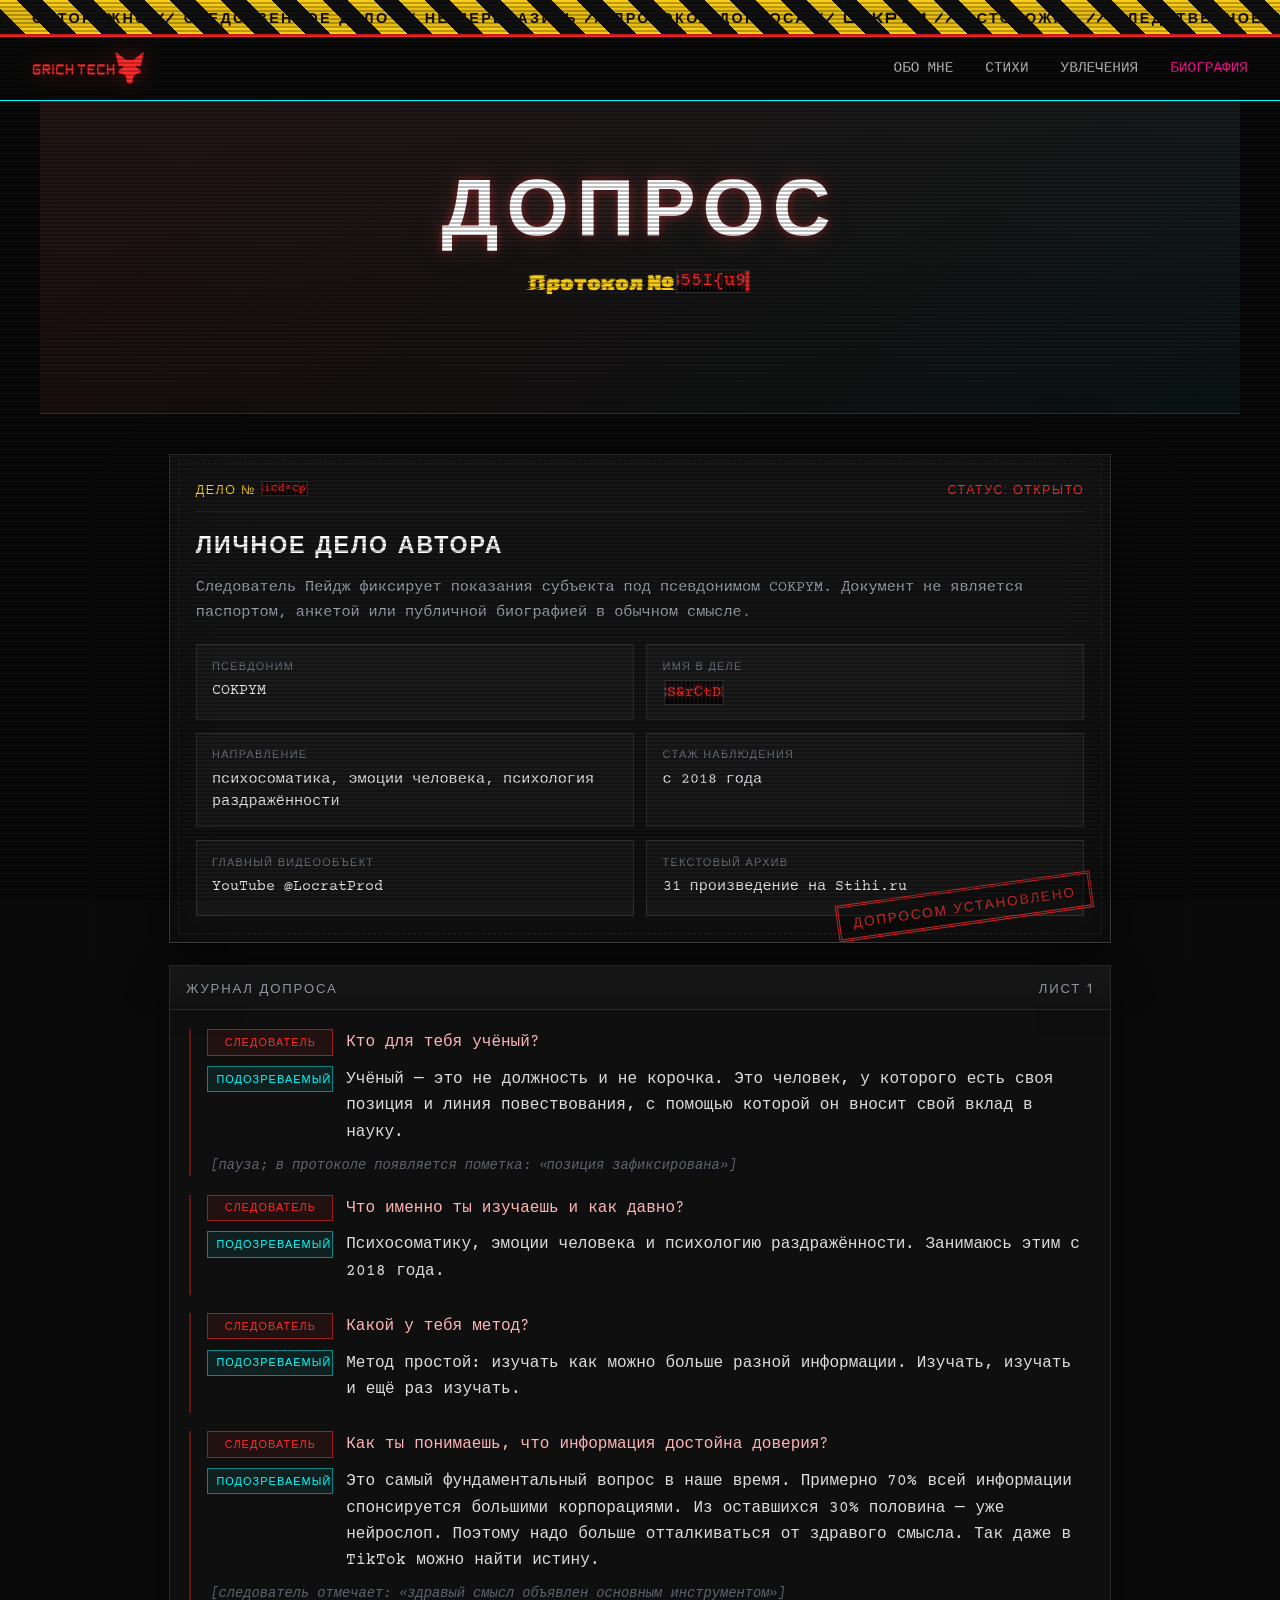
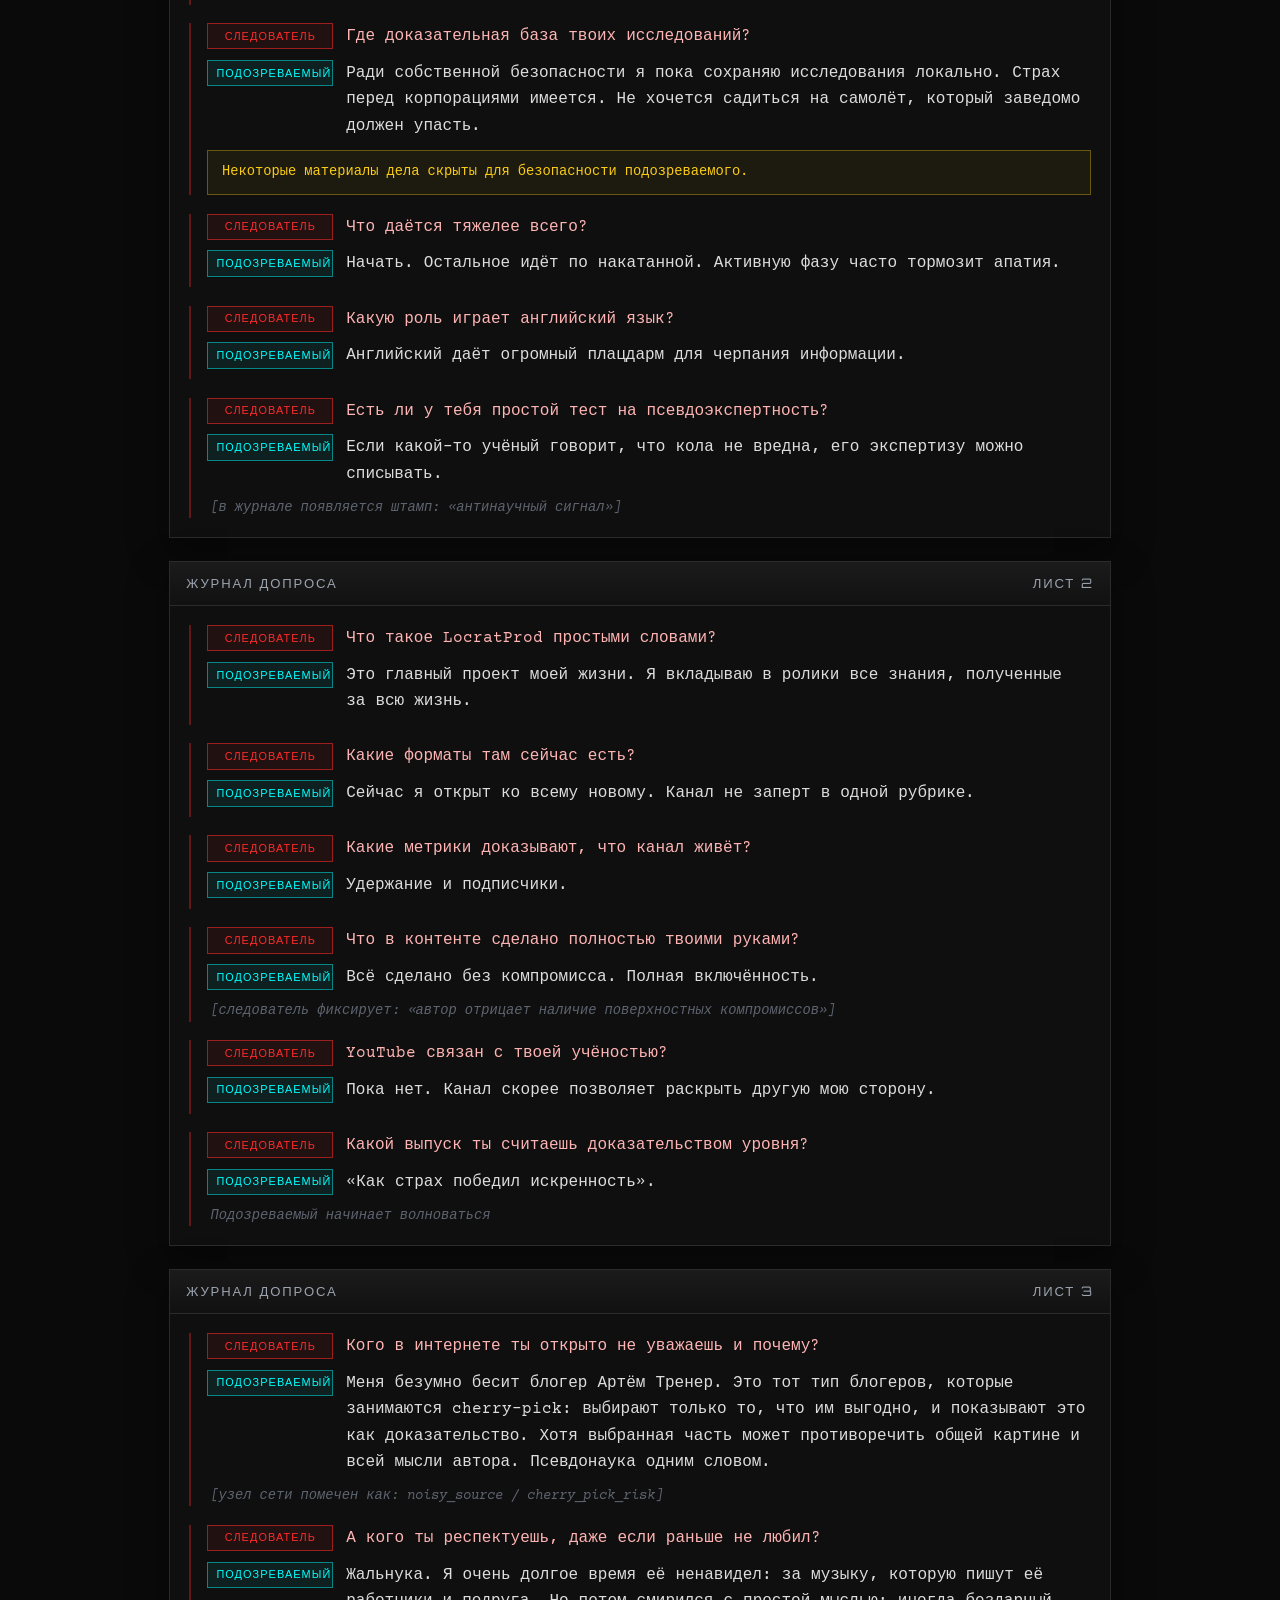
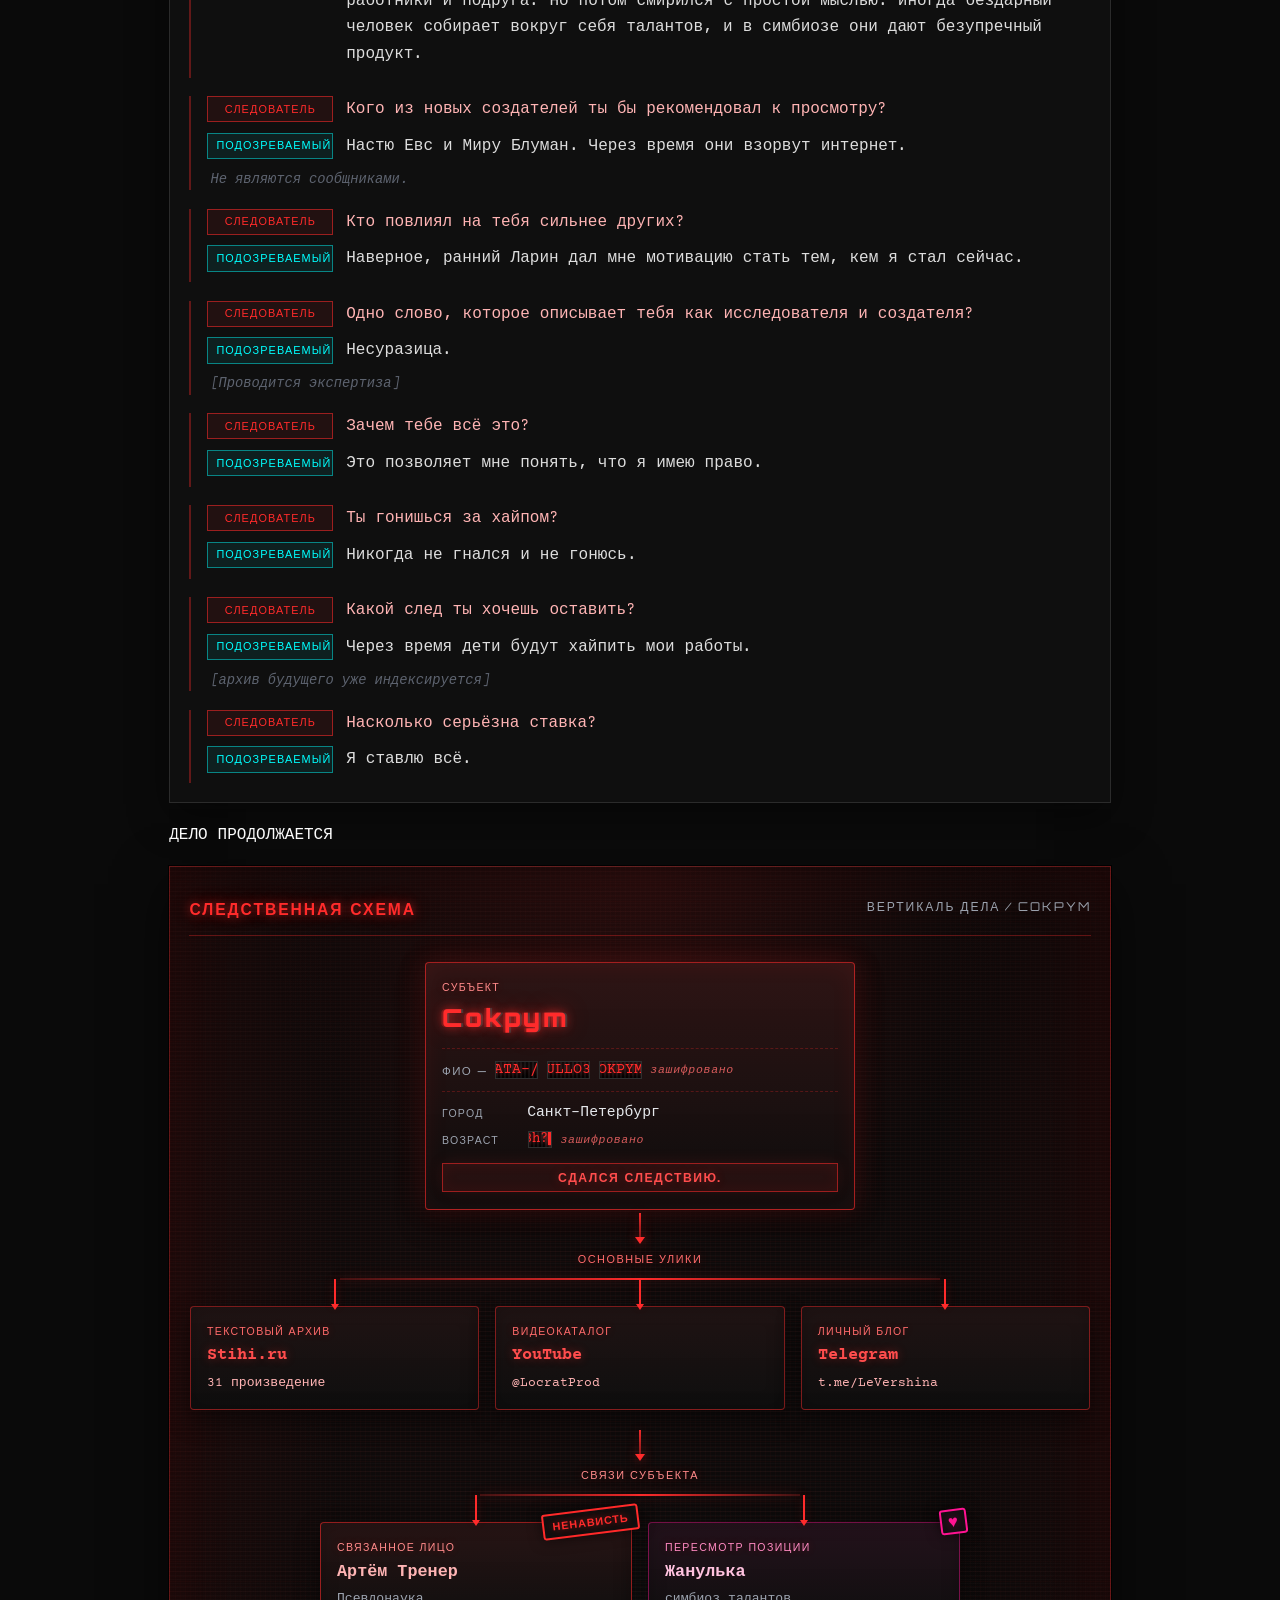
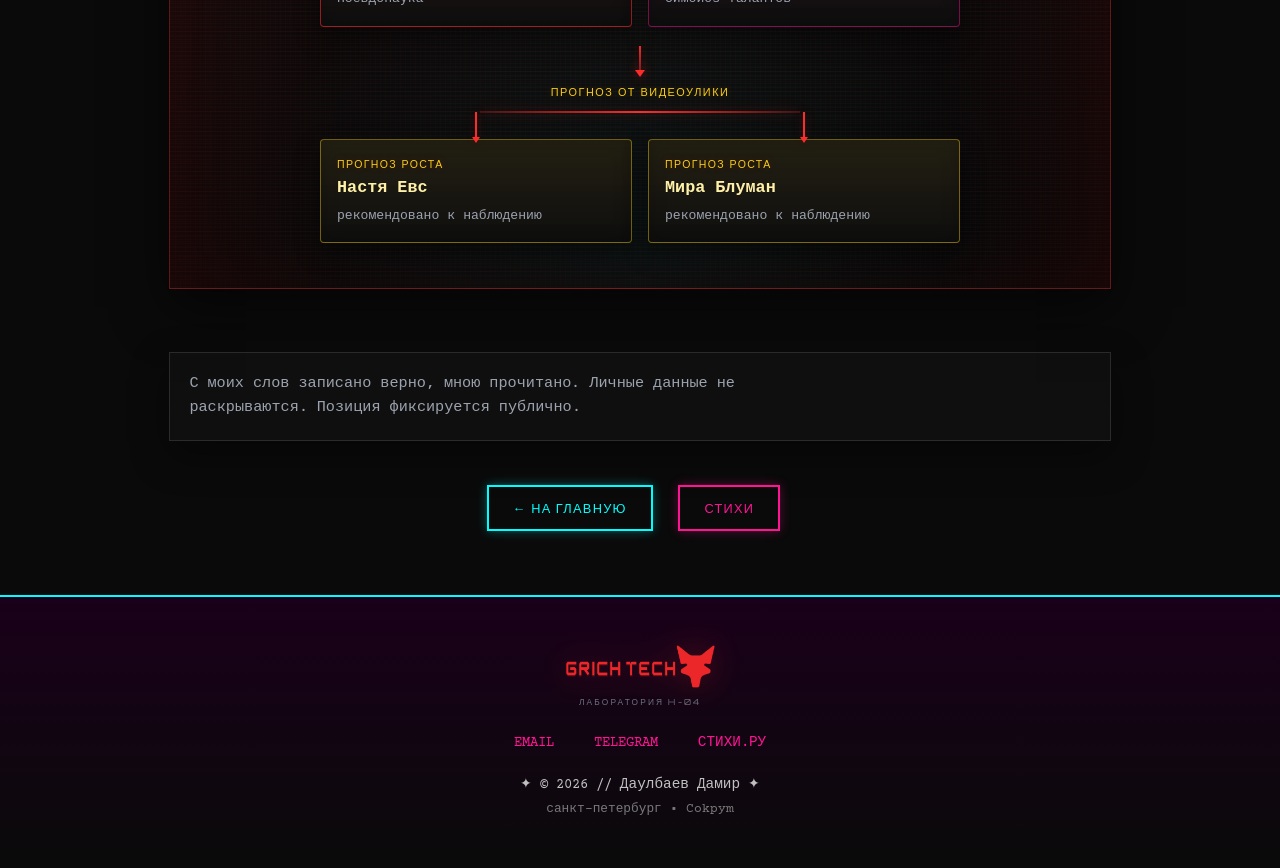
==== commit f749894f: "Add files via upload" ====
--- a/bio.html
+++ b/bio.html
@@ -2,7 +2,9 @@
 <html lang="ru">
 <head>
 <meta charset="UTF-8">
-<meta name="viewport" content="width=1024">
+<link rel="icon" type="image/png" sizes="64x64" href="favicon.png">
+<link rel="apple-touch-icon" href="favicon-180.png">
+<meta name="viewport" content="width=device-width, initial-scale=1">
 <title>ПРОТОКОЛ ДОПРОСА // COKPYM</title>
 <link rel="stylesheet" href="blog.css">
 </head>
@@ -16,13 +18,12 @@
 </div>
 
 <nav>
-  <a href="index.html" class="logo">COKPYM</a>
+  <a href="index.html" class="logo red"><img src="logo-horiz-red.png" alt="GrichTech"></a>
   <ul>
-    <li><a href="index.html#thoughts">Мысли</a></li>
     <li><a href="index.html#about">Обо мне</a></li>
     <li><a href="poems.html">Стихи</a></li>
-    <li><a href="bio.html" class="active">Дело</a></li>
-    <li><a href="index.html#hobbies">Увлечения</a></li>
+    <li><a href="hobbies.html">Увлечения</a></li>
+    <li><a href="bio.html" class="active">Биография</a></li>
   </ul>
 </nav>
 
@@ -483,6 +484,10 @@
 </section>
 
 <footer>
+  <div class="site-brand red">
+    <img src="logo-horiz-red.png" alt="GrichTech">
+    <span class="site-brand-cap">лаборатория H-04</span>
+  </div>
   <div>
     <a href="mailto:Peydzh.work@yandex.ru">EMAIL</a>
     <a href="https://t.me/LeVershina" target="_blank" rel="noopener">TELEGRAM</a>
--- a/blog.css
+++ b/blog.css
@@ -81,6 +81,25 @@
   font-weight:700;
   letter-spacing:.2em;
   text-decoration:none;
+  display:inline-flex;
+  align-items:center;
+}
+nav .logo img{
+  display:block;
+  height:32px;
+  width:auto;
+  filter:drop-shadow(0 0 10px rgba(0,255,255,.35));
+  transition:filter .3s;
+}
+nav .logo:hover img{filter:brightness(1.15) drop-shadow(0 0 18px rgba(0,255,255,.75));}
+nav .logo.pink img{filter:drop-shadow(0 0 10px rgba(255,20,147,.4));}
+nav .logo.red img{filter:drop-shadow(0 0 10px rgba(255,43,43,.4));}
+nav .logo.green img{filter:drop-shadow(0 0 10px rgba(0,255,156,.4));}
+nav .logo.pink:hover img{filter:brightness(1.15) drop-shadow(0 0 18px rgba(255,20,147,.75));}
+nav .logo.red:hover img{filter:brightness(1.15) drop-shadow(0 0 18px rgba(255,43,43,.75));}
+nav .logo.green:hover img{filter:brightness(1.15) drop-shadow(0 0 18px rgba(0,255,156,.75));}
+@media(max-width:760px){
+  nav .logo img{height:24px;}
 }
 nav ul{
   list-style:none;
@@ -789,6 +808,36 @@
   color:var(--cyan);
 }
 
+/* ── знак GrichTech в подвале ── */
+.site-brand{
+  display:flex;
+  flex-direction:column;
+  align-items:center;
+  gap:.55rem;
+  margin:0 0 1.7rem;
+}
+.site-brand img{
+  display:block;
+  width:150px;
+  max-width:60%;
+  height:auto;
+  opacity:.92;
+  filter:drop-shadow(0 0 16px rgba(0,255,255,.28));
+}
+.site-brand.pink img{filter:drop-shadow(0 0 16px rgba(255,20,147,.3));}
+.site-brand.red img{filter:drop-shadow(0 0 16px rgba(255,43,43,.3));}
+.site-brand-cap{
+  font-family:'Orbitron',sans-serif;
+  font-size:.52rem;
+  letter-spacing:.26em;
+  text-transform:uppercase;
+  color:#6b7280;
+}
+@media(max-width:760px){
+  .site-brand{margin-bottom:1.2rem;}
+  .site-brand img{width:120px;}
+}
+
 
 /* =========================
    CASE BOARD / FACTS WALL
@@ -2297,4 +2346,52 @@
   border-color:#ff2b2b;
   background:linear-gradient(180deg, rgba(255,43,43,.1), rgba(0,0,0,.22)),#121212;
   box-shadow:0 0 22px rgba(255,43,43,.2), 0 12px 28px rgba(0,0,0,.42);
+}
+
+/* =========================
+   МОБИЛЬНАЯ АДАПТАЦИЯ
+   ========================= */
+@media(max-width:760px){
+  nav{
+    padding:.7rem .9rem;
+    flex-wrap:wrap;
+    justify-content:flex-start;
+    gap:.5rem .9rem;
+  }
+  nav ul{gap:.7rem;flex-wrap:wrap;}
+  nav a{font-size:.66rem;letter-spacing:.02em;}
+
+  .marquee span{font-size:.68rem;padding:0 1.1rem;}
+
+  .hero{padding:2.4rem 1rem;}
+  .hero.small{padding:1.8rem 1rem;min-height:32vh;}
+  .page-title{font-size:clamp(1.9rem,9vw,3rem);}
+  .tagline{font-size:1rem;}
+
+  section{padding:2rem .9rem;}
+  .terminal-window{margin-bottom:2rem;}
+  .terminal-body{padding:1.1rem;}
+  .terminal-title{font-size:.7rem;}
+  .terminal-line{font-size:.9rem;}
+  .terminal-output{font-size:.86rem;padding-left:.7rem;}
+
+  .case-room{padding:1.6rem .8rem 3rem;}
+  .case-file{padding:1.1rem;}
+  .case-title{font-size:1.15rem;}
+  .case-subtitle{font-size:.86rem;}
+  .case-top{font-size:.64rem;gap:.4rem;}
+  .field{min-height:auto;padding:.7rem .8rem;}
+  .field-value{font-size:.86rem;}
+  .stamp{font-size:.7rem;padding:.35rem .6rem;}
+
+  .poem-list{grid-template-columns:1fr;}
+  .poem-item{padding:.9rem 1rem;}
+  .author-grid{grid-template-columns:1fr;gap:1.2rem;}
+  .author-media{max-width:240px;margin:0 auto;order:-1;}
+  .loading-row{font-size:1.05rem;gap:.4rem;}
+  .cycle-heading{font-size:.95rem;margin-top:1.8rem;}
+
+  footer{padding:2rem 1rem;}
+  footer a{margin:0 .55rem;font-size:.8rem;}
+  .site-brand img{width:110px;}
 }
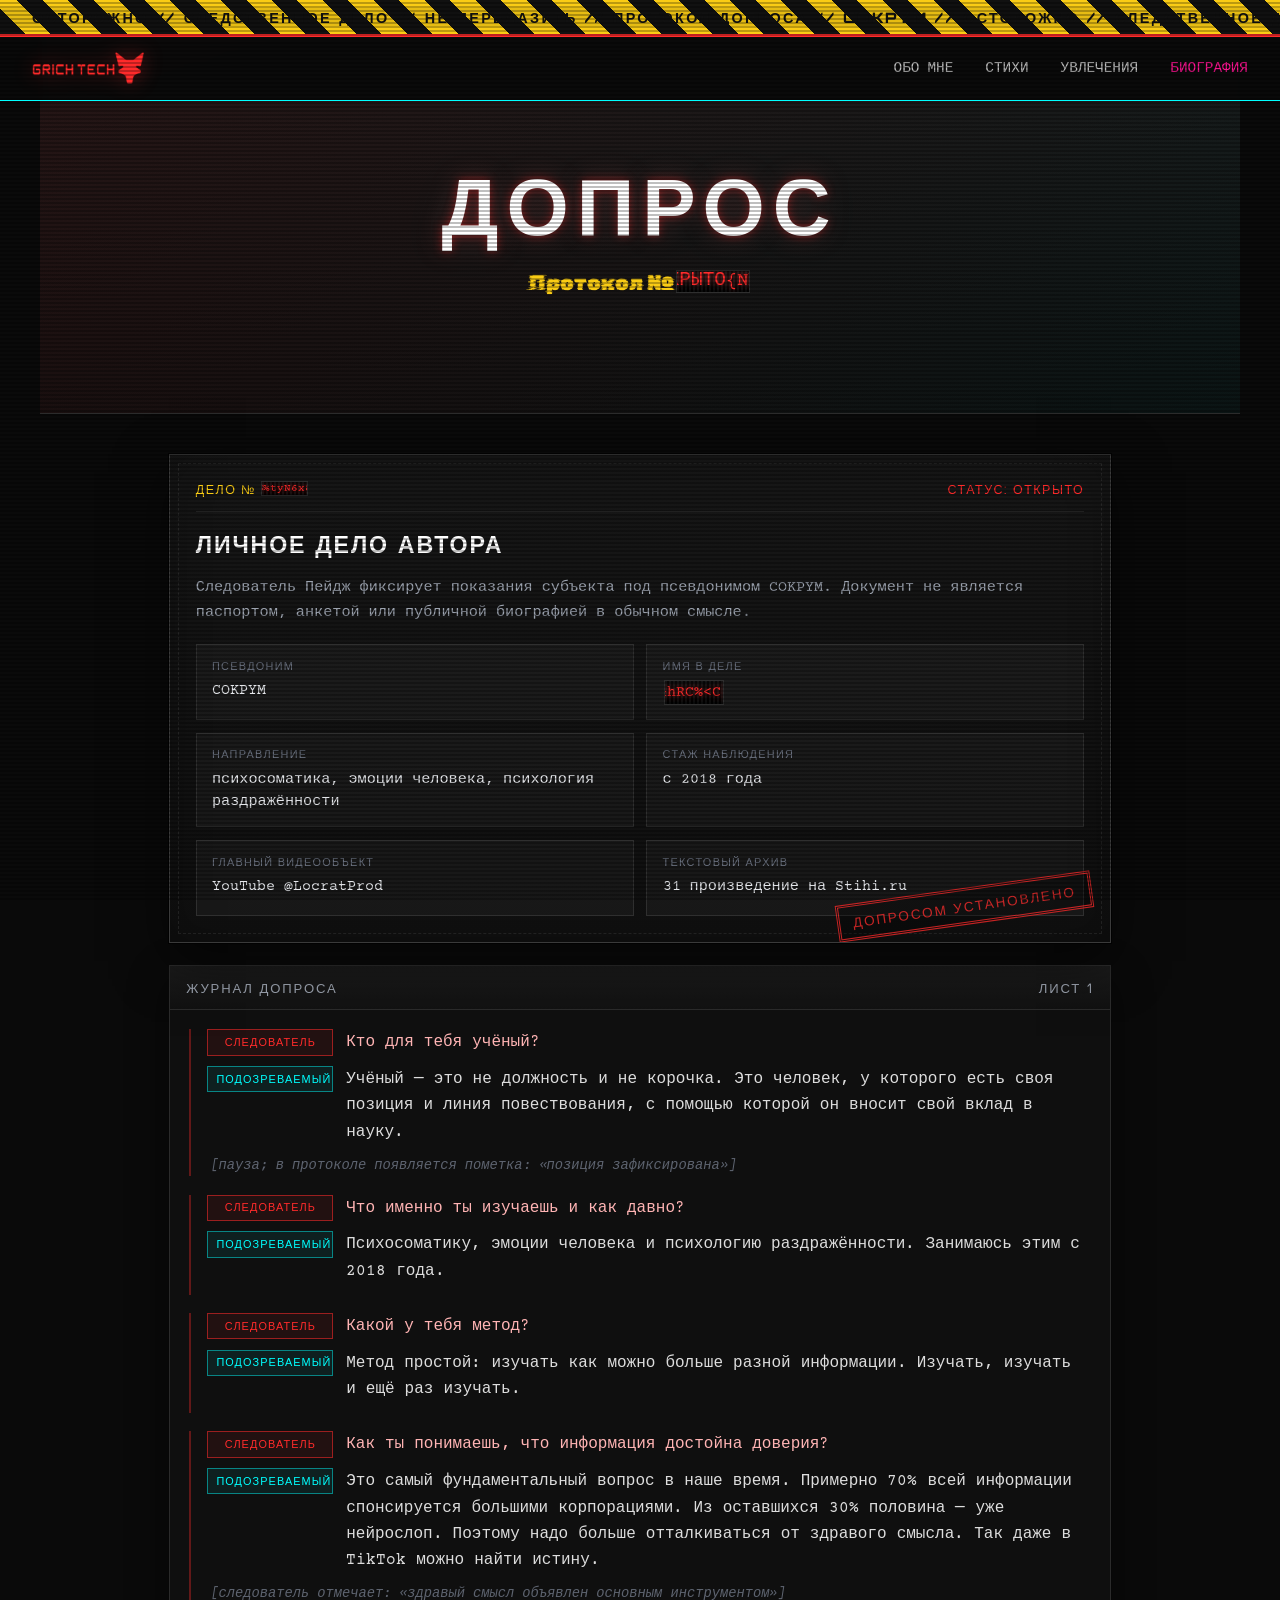
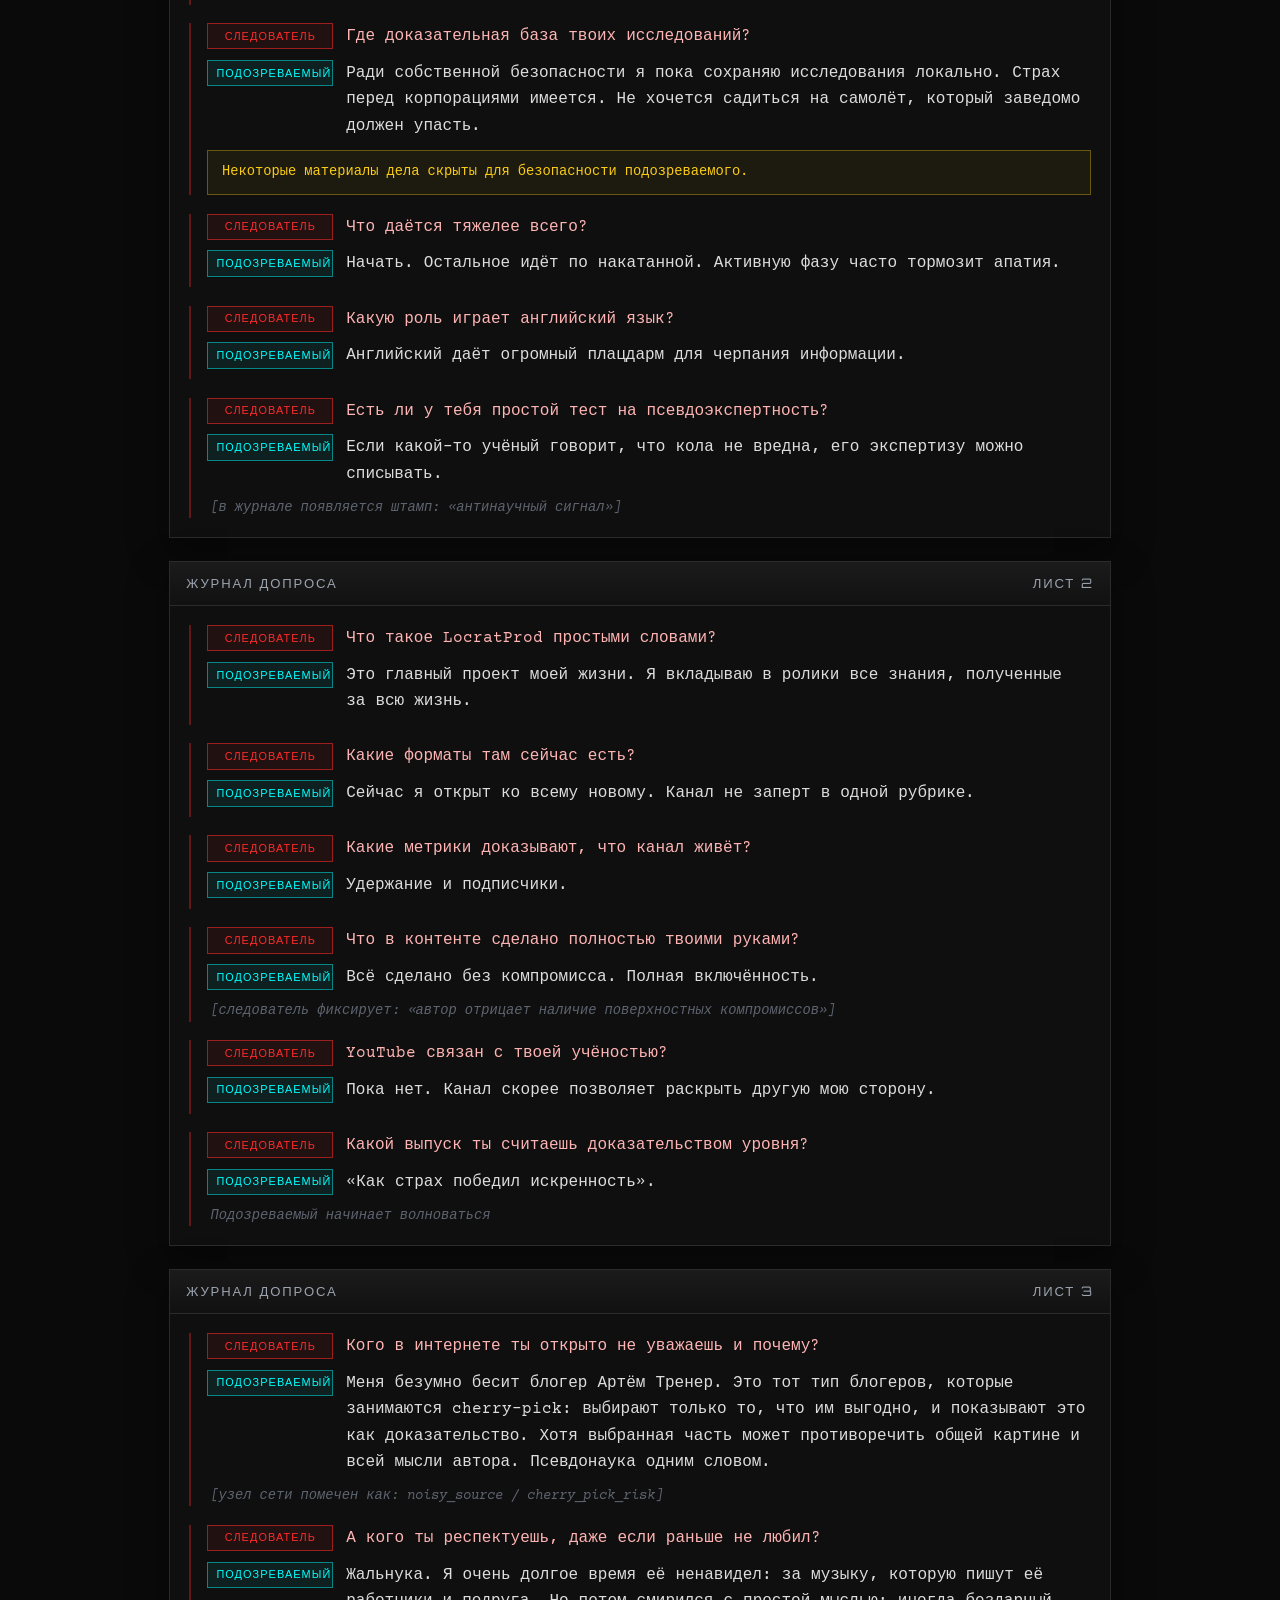
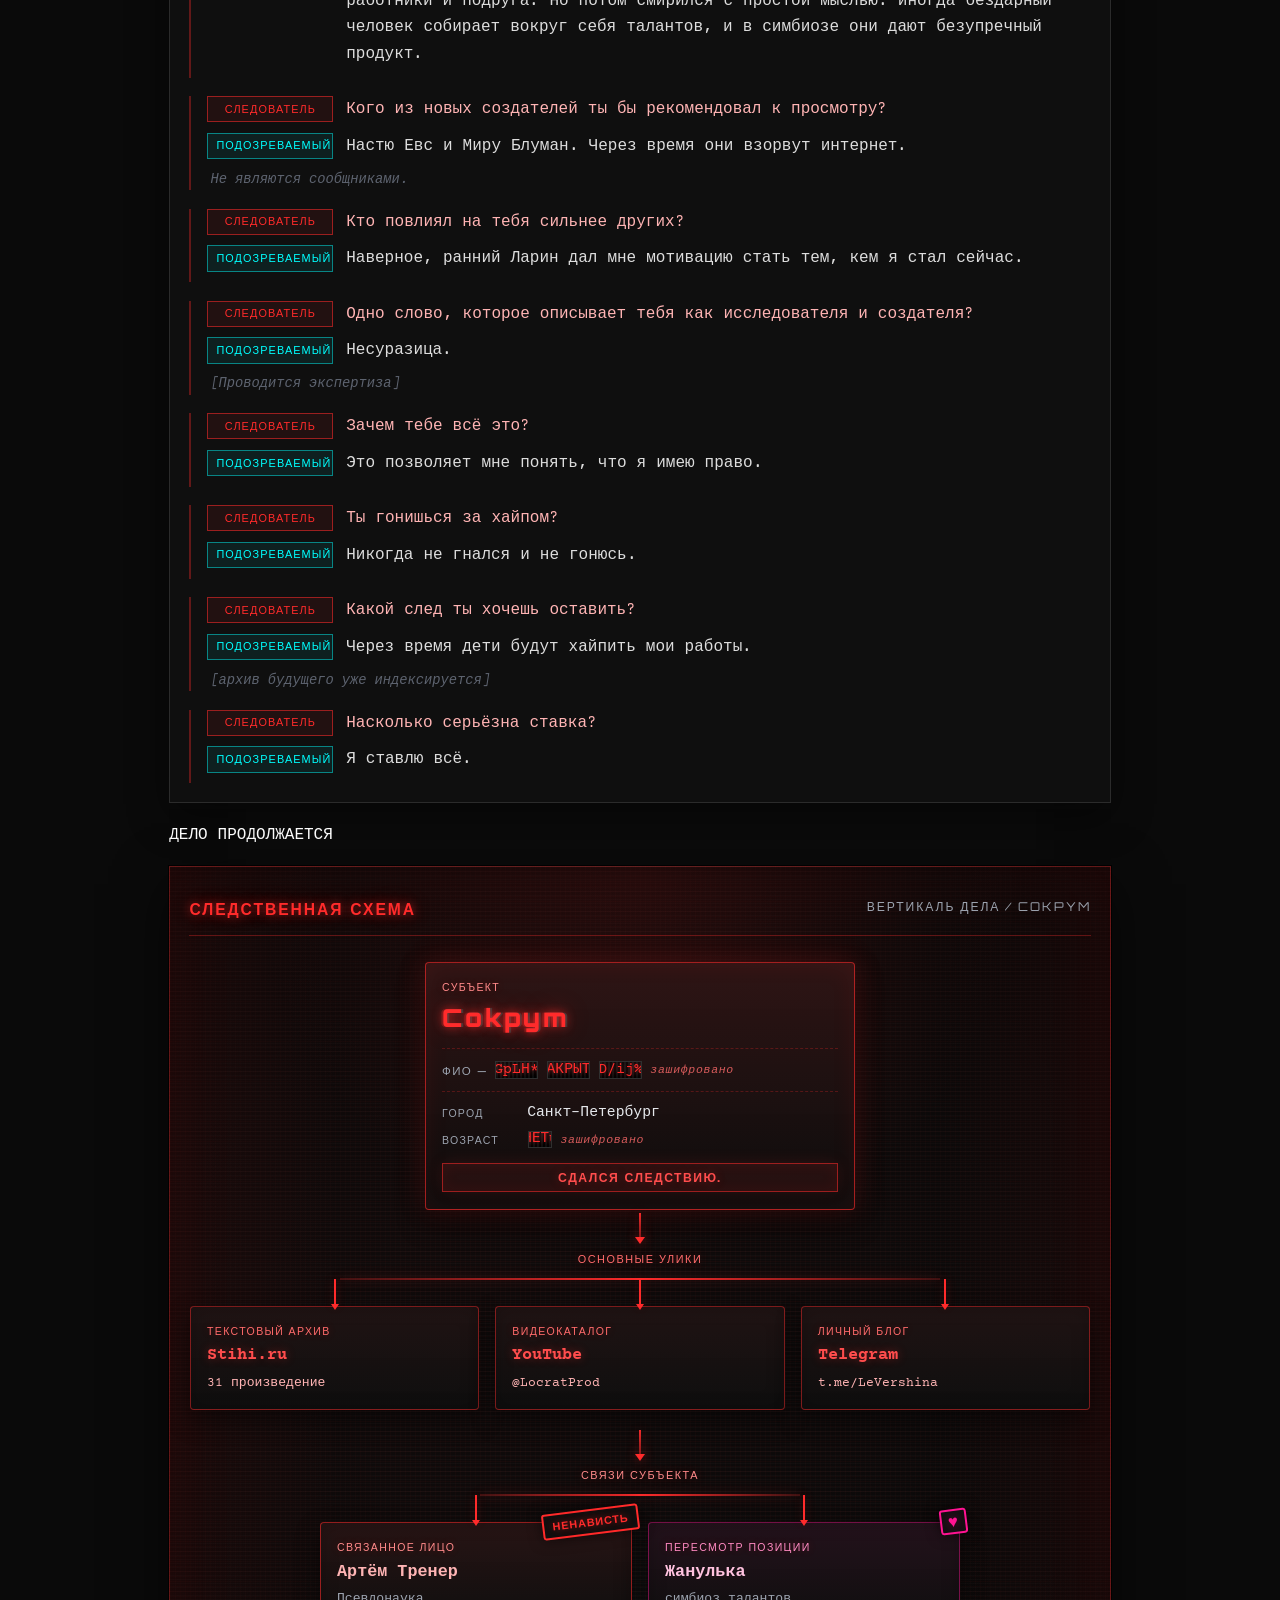
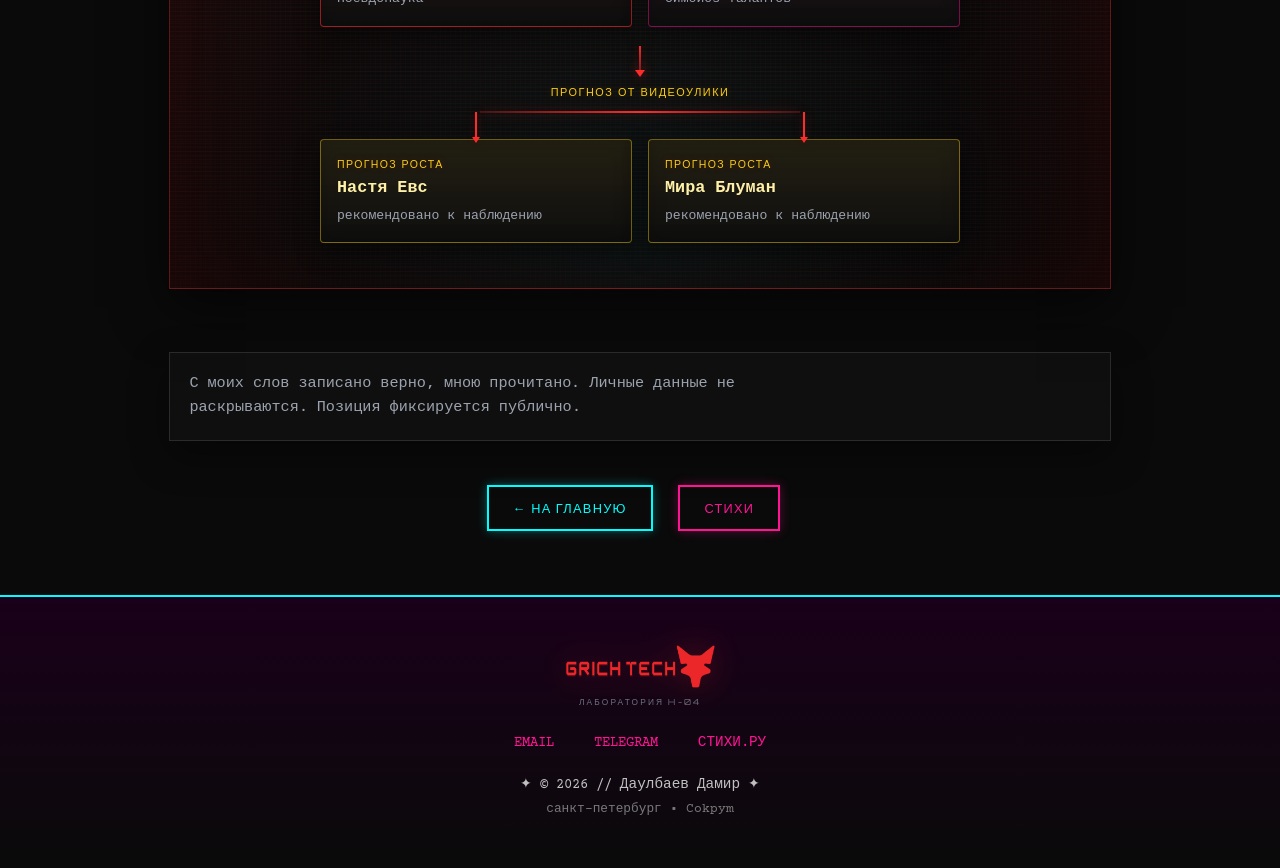
==== commit 04232de4: "Add files via upload" ====
--- a/bio.html
+++ b/bio.html
@@ -6,7 +6,7 @@
 <link rel="apple-touch-icon" href="favicon-180.png">
 <meta name="viewport" content="width=device-width, initial-scale=1">
 <title>ПРОТОКОЛ ДОПРОСА // COKPYM</title>
-<link rel="stylesheet" href="blog.css">
+<link rel="stylesheet" href="blog.css?v=13">
 </head>
 <body>
 
@@ -18,7 +18,7 @@
 </div>
 
 <nav>
-  <a href="index.html" class="logo red"><img src="logo-horiz-red.png" alt="GrichTech"></a>
+  <a href="index.html" class="logo red"><img src="logo-horiz-red.png" alt="GrichTech" width="112" height="32"></a>
   <ul>
     <li><a href="index.html#about">Обо мне</a></li>
     <li><a href="poems.html">Стихи</a></li>
